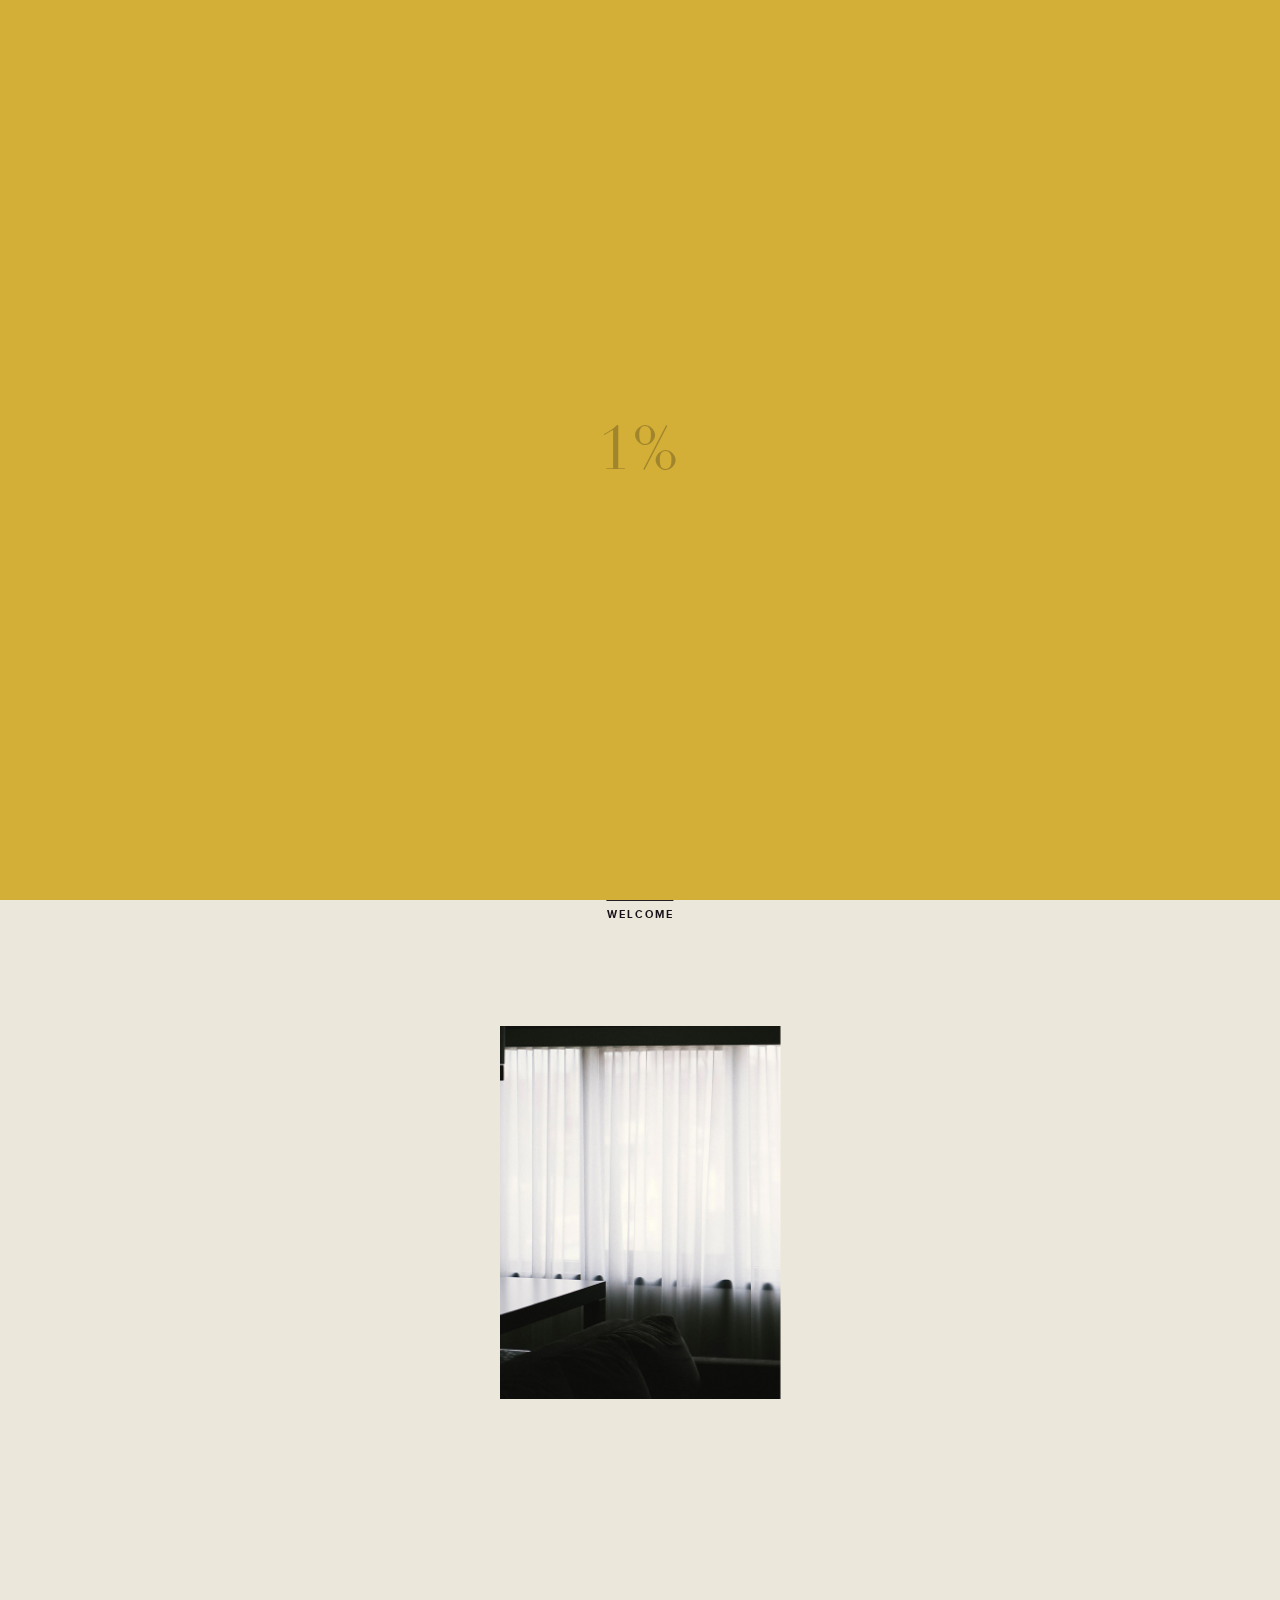
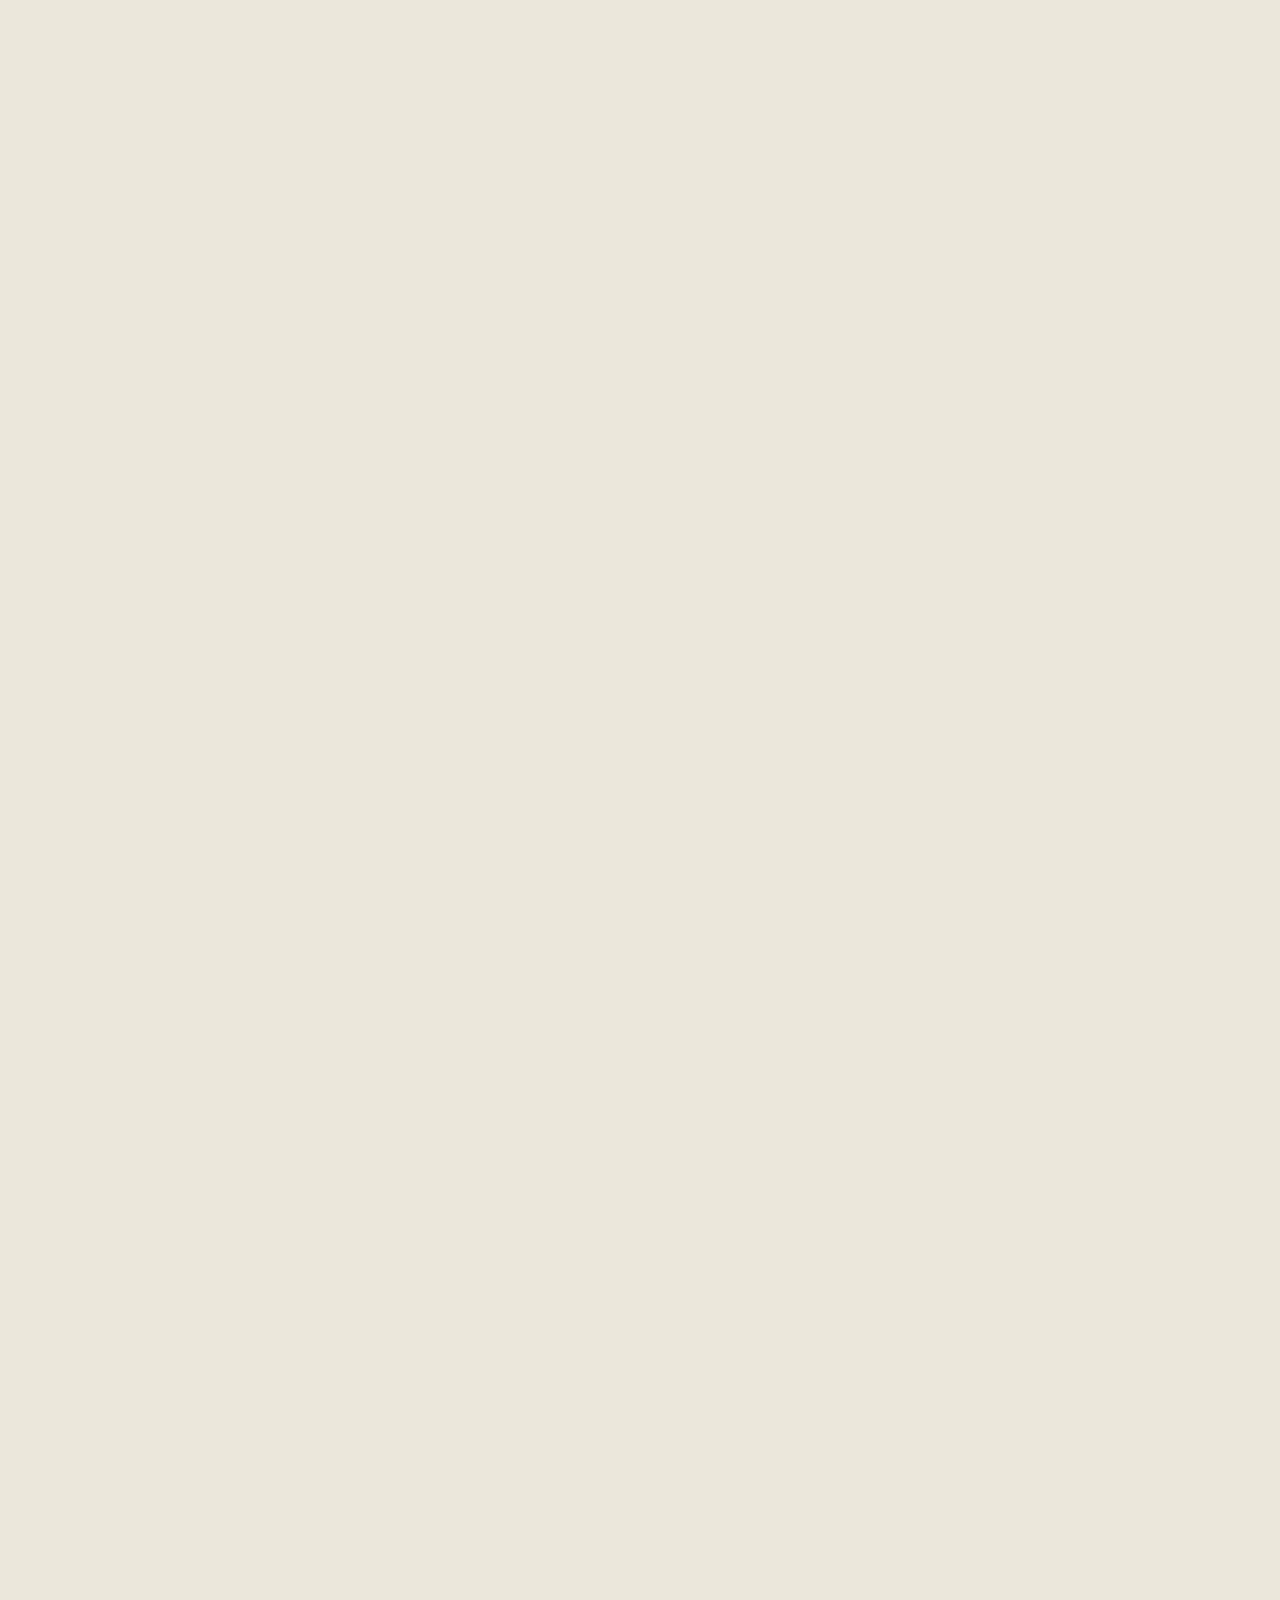
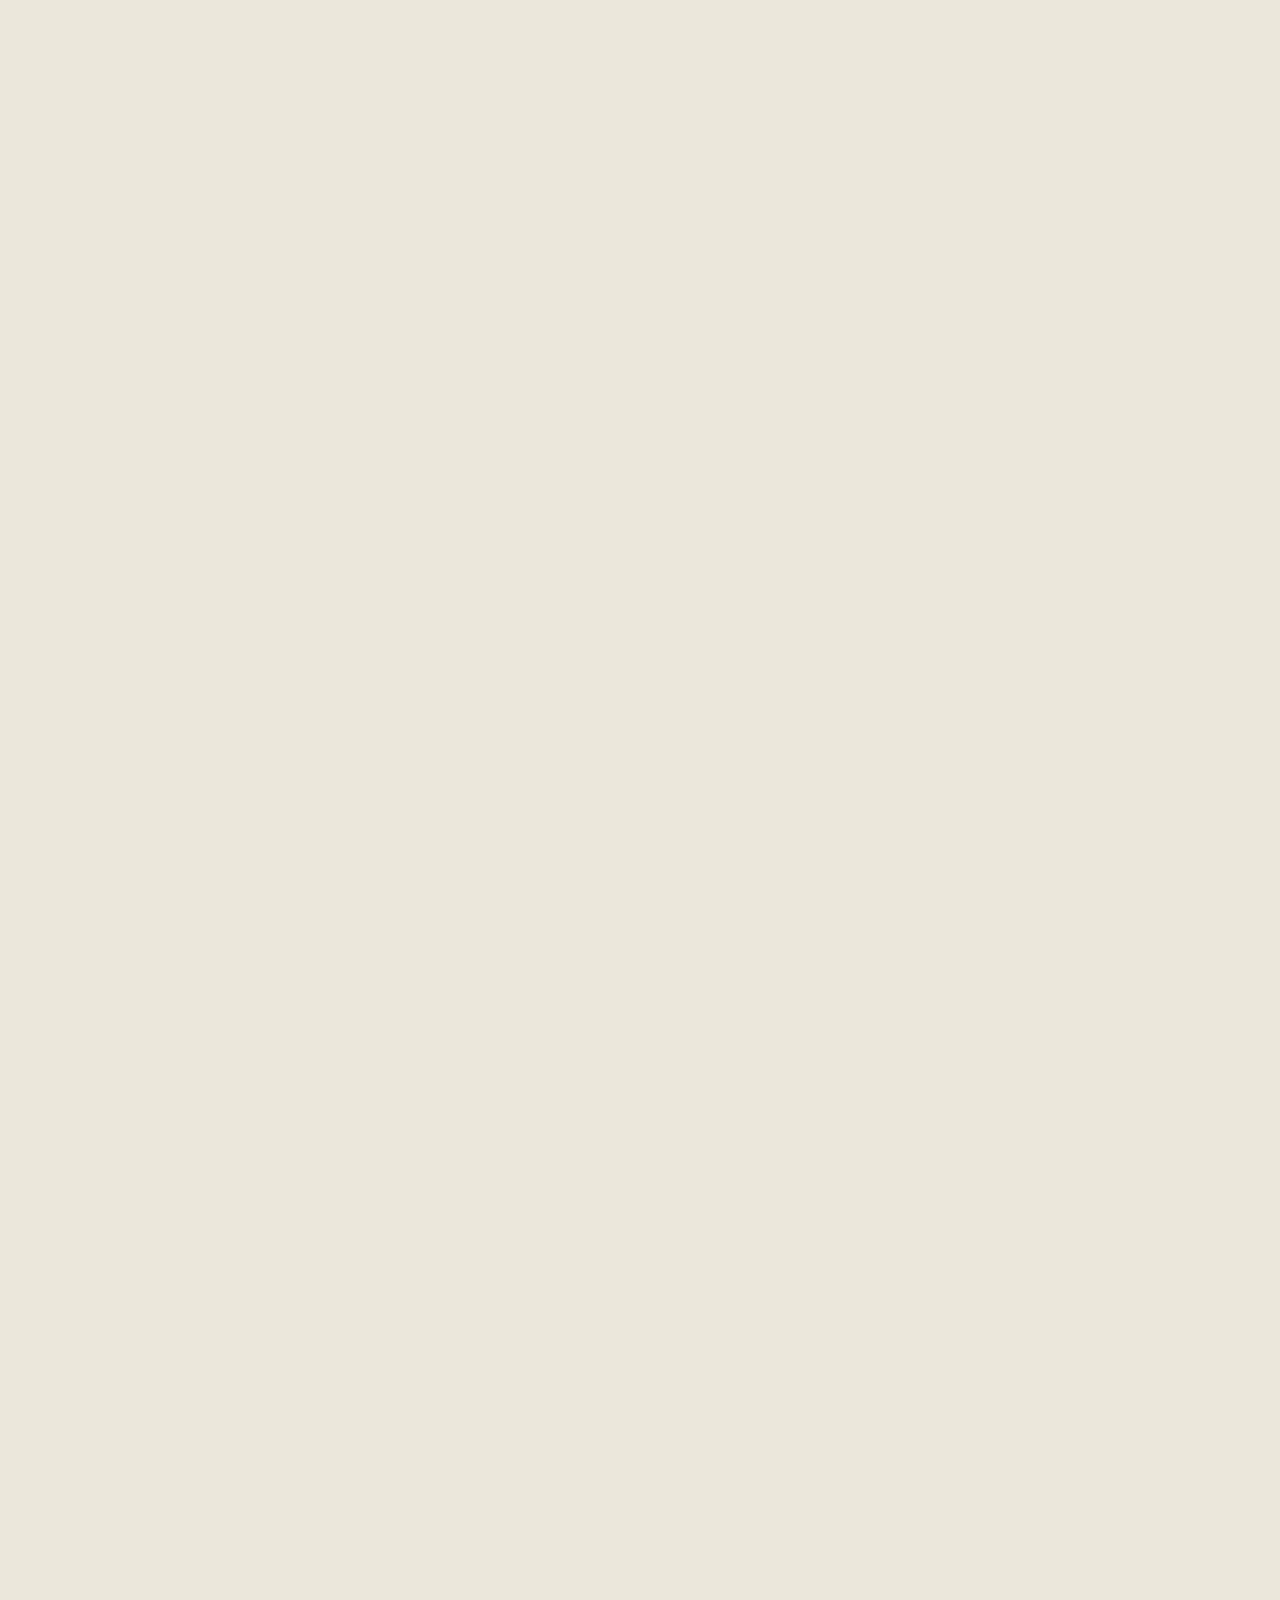
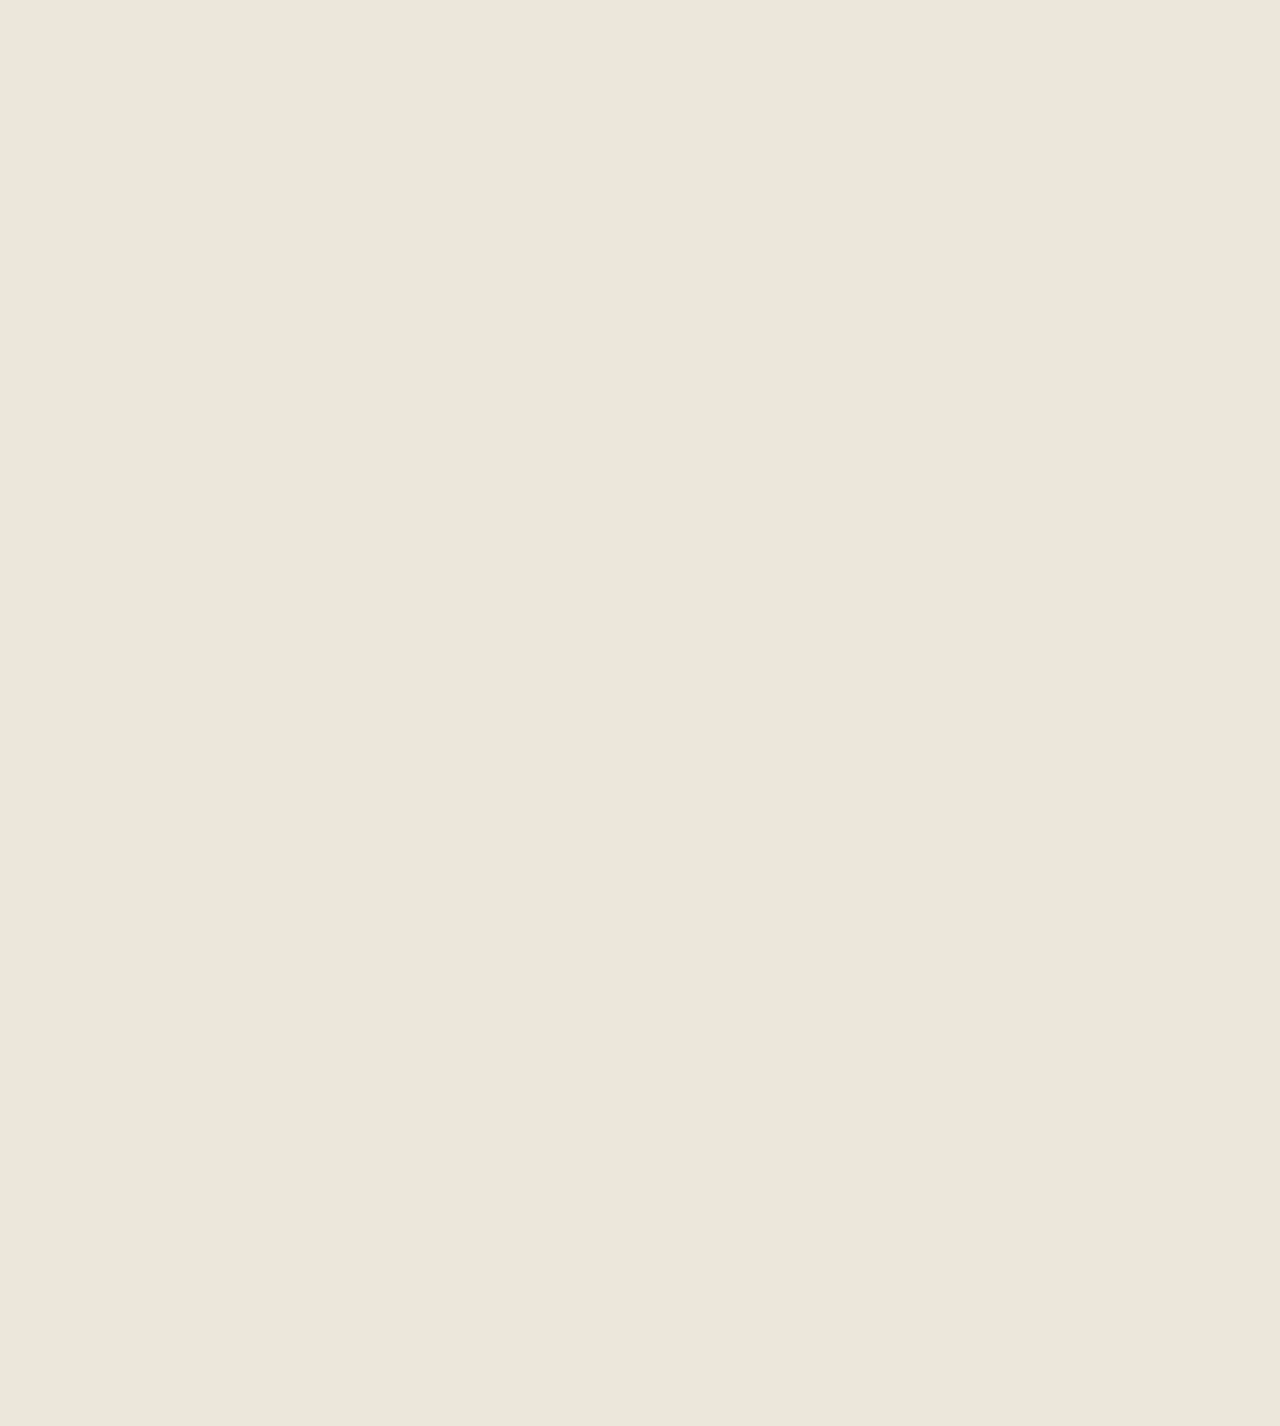
==== index.html @ 7d0e60a0 "contacts" ====
<!DOCTYPE html>
<html class="no-js" lang="en">
<meta http-equiv="content-type" content="text/html;charset=UTF-8" />
<!-- /Added by HTTrack -->

<head>
    <script async src="https://www.googletagmanager.com/gtag/js?id=G-VEKS86VF1T"></script>
    <script>
        window.dataLayer = window.dataLayer || [];

        function gtag() {
            dataLayer.push(arguments);
        }
        gtag('js', new Date());
        gtag('config', 'G-VEKS86VF1T');
    </script>
    <meta charset="utf-8">
    <meta http-equiv="X-UA-Compatible" content="IE=edge,chrome=1">
    <title>Genkey LTD</title>
    <meta name="description" content="Inspired by Collaboration. Driven by Passion. World-class Multi-disciplinary Creative Team Based in London & Berlin.">
    <meta name="viewport" content="width=device-width, height=device-height, initial-scale=1.0, user-scalable=0, minimum-scale=1.0, maximum-scale=1.0">
    <meta name="apple-mobile-web-app-title" content="This is Autumn" />
    <meta name="application-name" content="This is Autumn" />
    <meta name="msapplication-config" content="https://autumn.agency/ico/browserconfig.xml" />
    <meta name="theme-color" content="#d4af37" />
    <link rel="apple-touch-icon" sizes="180x180" href="ico/apple-touch-icon-180.png" />
    <link rel="manifest" href="ico/manifest.json" />
    <link rel="icon" type="image/png" href="ico/favicon-32.png" sizes="32x32" />
    <link rel="icon" type="image/png" href="ico/favicon-16.png" sizes="16x16" />
    <meta property="og:title" content="Inspired by Collaboration">
    <meta property="og:site_name" content="This is Autumn">
    <meta property="og:description" content="Inspired by Collaboration. Driven by Passion. World-class Multi-disciplinary Creative Team Based in London & Berlin.">
    <meta property="og:image" content="https://autumn.agency/ico/thumbnail-1.jpg">
    <meta property="og:url" content="https://autumn.agency">
    <meta name="twitter:title" content="This is Autumn">
    <meta name="twitter:description" content="Inspired by Collaboration. Driven by Passion. World-class Multi-disciplinary Creative Team Based in London & Berlin.">
    <meta name="twitter:image" content="https://autumn.agency/ico/thumbnail-2.jpg">
    <meta name="twitter:image:alt" content="This is Autumn">
    <meta name="twitter:card" content="summary_large_image">
    <link rel="stylesheet" type="text/css" href="wp-content/themes/assets/css/main.min.css" />
    <style>
        * {
            cursor: none !important;
        }
        
        .slick-slide,
        .slick-slide:focus {
            outline: none;
        }
        
        button::-moz-focus-inner {
            border: 0;
        }
    </style>
</head>

<body data-page="home" data-home="true" data-device="desktop" data-handheld="false">
    <div id="preloader">
        <div id="preloader-counter">
            <p><span id="progress">0</span>%</p>
        </div>
        <div class="ellipse">
            <div id="counter-bar"></div>
        </div>
    </div>
    <div id="wrapper" data-page="home" data-scroll="true">
        <div id="h-tr-1" class="trigger" data-bg="pink" data-trigger-class="reveal" data-trigger-elem="#intro-content" data-dark="false"></div>
        <div id="h-tr-2" class="trigger" data-bg="blue" data-trigger-class="reveal" data-trigger-elem="#showreel" data-dark="true"></div>
        <div id="h-tr-3" class="trigger" data-bg="beige" data-trigger-class="reveal" data-trigger-elem="#links" data-dark="false"></div>
        <div id="scroller-container">
            <div id="scroller">
                <div class="slide-content" data-bg="">
                    <div id="hero">
                        <div id="gen-circle">
                            <p class="tag overline">NAIROBI &bull; KENYA</p>
                        </div>
                        <div id="title-container">
                            <h1 id="title"> <span>G</span> <span>E</span> <span>N</span> <span>K</span> <span>E</span> <span>Y</span> </h1>
                        </div>
                    </div>
                </div>
                <div class="slide-content" data-bg="pink" data-trigger-class="reveal" data-trigger-elem="#intro-content">
                    <section id="intro">
                        <div id="intro-content" class="">
                            <div id="intro-img"></div>
                            <div id="tag-container">
                                <p class="tag overline">Welcome</p>
                            </div>
                            <div id="blurb-container">
                                <h3> <span>We are a design and innovation firm,</span> <span>that works with organizations to build forward-looking,</span> <span>accessible, and cost effective solutions.</span> </h3>
                            </div>
                        </div>
                    </section>
                </div>
                <div class="slide-content" data-bg="blue" data-trigger-class="reveal" data-trigger-elem="#showreel" data-dark="true">
                    <section id="showreel">
                        <div id="sr-img-container">
                            <div id="sr-img" style="background-image: url(wp-content/themes/assets/img/folio.jpg)"></div>
                        </div>
                        <div id="sr-caption">
                            <p>Watch the '19/20 Showreel of Featured Works by Autumn</p>
                        </div>
                        <div id="showreel-link" class="hc tt clickable">
                            <div class="play-icon">
                                <svg width="1792" height="1792" viewBox="0 0 1792 1792" xmlns="http://www.w3.org/2000/svg">
                                <path d="M1576 927l-1328 738q-23 13-39.5 3t-16.5-36v-1472q0-26 16.5-36t39.5 3l1328 738q23 13 23 31t-23 31z"/>
                            </svg>
                            </div>
                            <div class="circle-container">
                                <svg width="100%" height="100%" viewBox="0 0 100 100">
                                <circle r="45" cx="50%" cy="50%"/>
                            </svg>
                            </div>
                        </div>
                    </section>
                    <div id="sr-title">
                        <h4>
                            <span>F</span> <span>o</span> <span>l</span> <span>i</span> <span>o</span>
                            <div> <span>2</span> <span>0</span> <span>1</span> <span>9</span> <span>/</span> <span>2</span> <span>0</span> </div>
                        </h4>
                    </div>
                </div>
                <div id="explore" class="slide-content" data-bg="beige" data-trigger-class="reveal" data-trigger-elem="#links" data-dark="false">
                    <section id="links" class="">
                        <h4>Explore</h4>
                        <div id="strip">
                            <div id="strip-track"> <a href="services/index.html" class="page-link link-1 lt"><span>Services</span></a> <a href="archive/index.html" class="page-link link-3 lt"><span>Clients</span></a> <a href="contact/index.html" class="page-link link-2 lt"><span>Contact</span></a>                                </div>
                        </div>
                    </section>
                </div>
            </div>
        </div>
    </div>
    <section id="hide">
        <div id="wipe">
            <div id="wipe-logo">
                <svg id="logo-svg" xmlns="http://www.w3.org/2000/svg" viewBox="-10 -10 2020 2020">
            <path class="letter" d="M518.46,1374.27h114L982.43,446.41h31.11L1366,1374.27h115.34v18.14H1082.22v-18.14h143.85L1090,1014.41H789.32L653.24,1374.27H797.1v18.14H518.46Zm421.2-755.5L797.1,995.41l285.12.45Z" transform="translate(-0.5 -0.5)" stroke-width="0" />
            <path style="fill: none !important;" class="outline" d="M1000,1994.5C450.75,1994.5,5.5,1549.25,5.5,1000S450.75,5.5,1000,5.5s994.5,445.25,994.5,994.5" transform="translate(-0.5 -0.5)" stroke-miterlimit="100" stroke-width="24" />
        </svg>
            </div>
        </div>
        <div id="wipe-underlay"></div>
        <div id="frame">
            <a href="index.html" id="logo" class="page-link xxlh">
                <svg xmlns="http://www.w3.org/2000/svg" viewBox="-10 -10 2020 2020">
          <img id="logo-img"  alt="icon" src="./ico/apple-touch-icon-180.png"/>
        </svg>
            </a>
            <a href="#" id="menu-button" class="xxlh"><span></span></a>
            <div id="menu">
                <nav>
                    <ul>
                        <li><a href="index.html" class="page-link xlh lt" data-num="01.">Home</a></li>
                        <li><a href="services/index.html" class="page-link xlh lt" data-num="02.">Services</a></li>
                        <li><a href="archive/index.html" class="page-link xlh lt" data-num="04.">Clients</a></li>
                        <li><a href="contact/index.html" class="page-link xlh lt" data-num="03.">Contact</a></li>
                    </ul>
                </nav>
                <div class="watermark">
                    <svg xmlns="http://www.w3.org/2000/svg" viewBox="525 446 945 940">
                <path d="M518.46,1374.27h114L982.43,446.41h31.11L1366,1374.27h115.34v18.14H1082.22v-18.14h143.85L1090,1014.41H789.32L653.24,1374.27H797.1v18.14H518.46Zm421.2-755.5L797.1,995.41l285.12.45Z" transform="translate(-0.5 -0.5)" stroke-width="0" />
            </svg>
                </div>
            </div>
            <div id="menu-underlay"></div>
            <div id="social"> <a href="https://instagram.com/autumn.agency" target="_blank" class="xlh" title="Instagram">In</a> <a href="https://dribbble.com/autumn_agency" target="_blank" class="xlh" title="Dribbble">Dr</a> <a href="https://behance.net/autumn_agency"
                    target="_blank" class="xlh" title="Behance">Be</a> </div>
            <div id="flink"> <a href="contact/index.html" class="page-link xxlh lt">Contact <br>Us

</a> </div>
            <div id="scroll-indicator">
                <p class="xlh lt">Drag / Scroll</p>
            </div>
        </div>
        <div class="watermark">
            <svg xmlns="http://www.w3.org/2000/svg" viewBox="525 446 945 940">
        <path d="M518.46,1374.27h114L982.43,446.41h31.11L1366,1374.27h115.34v18.14H1082.22v-18.14h143.85L1090,1014.41H789.32L653.24,1374.27H797.1v18.14H518.46Zm421.2-755.5L797.1,995.41l285.12.45Z" transform="translate(-0.5 -0.5)" stroke-width="0" />
    </svg>
        </div>
    </section>
    <div id="bg"></div>
    <div id="sr-video-container">
        <div id="sr-video">
            <video id="showreel-video" disablePictureInPicture controlsList="nodownload" playsinline="" width="100%">
            <source src="wp-content/themes/assets/video/showreel.m4v" type="video/mp4">
        </video>
        </div>
        <a href="#" class="xlh lt" id="close-video">[ close ]</a>
    </div>
    <style>
        #update-browser {
            display: none;
        }
        
        @media all and (-ms-high-contrast: none),
        (-ms-high-contrast: active) {}
    </style>
    <div class="hidden" id="cursor-circle">
        <svg height="22" width="22">
        <rect x="1" y="1" rx="10" ry="10" width="20" height="20" />
    </svg>
    </div>
    <script src="wp-content/themes/assets/js/app.min.js"></script>
    </div>
    </div>
    <div class="watermark">
        <svg xmlns="http://www.w3.org/2000/svg" viewBox="525 446 945 940">
        <path d="M518.46,1374.27h114L982.43,446.41h31.11L1366,1374.27h115.34v18.14H1082.22v-18.14h143.85L1090,1014.41H789.32L653.24,1374.27H797.1v18.14H518.46Zm421.2-755.5L797.1,995.41l285.12.45Z" transform="translate(-0.5 -0.5)" stroke-width="0" />
    </svg>
    </div>
    <div id="bg"></div>
    <div id="sr-video-container">
        <div id="sr-video">
            <video id="showreel-video" disablePictureInPicture controlsList="nodownload" playsinline="" width="100%">
            <source src="wp-content/themes/assets/video/showreel.m4v" type="video/mp4">
        </video>
        </div>
        <a href="#" class="xlh lt" id="close-video">[ close ]</a>
    </div>
    <style>
        #update-browser {
            display: none;
        }
        
        @media all and (-ms-high-contrast: none),
        (-ms-high-contrast: active) {}
    </style>
    <div class="hidden" id="cursor-circle">
        <svg height="22" width="22">
        <rect x="1" y="1" rx="10" ry="10" width="20" height="20" />
    </svg>
    </div>
    <script src="wp-content/themes/assets/js/app.min.js"></script>
---- wp-content/themes/assets/css/main.min.css ----
body {
    margin: 0
}

main {
    display: block
}

h1 {
    font-size: 2em;
    margin: .67em 0
}

hr {
    box-sizing: content-box;
    height: 0;
    overflow: visible
}

pre {
    font-family: monospace, monospace;
    font-size: 1em
}

a {
    background-color: transparent
}

abbr[title] {
    border-bottom: none;
    text-decoration: underline;
    text-decoration: underline dotted
}

b,
strong {
    font-weight: bolder
}

code,
kbd,
samp {
    font-family: monospace, monospace;
    font-size: 1em
}

small {
    font-size: 80%
}

sub,
sup {
    font-size: 75%;
    line-height: 0;
    position: relative;
    vertical-align: baseline
}

sub {
    bottom: -.25em
}

sup {
    top: -.5em
}

img {
    border-style: none
}

button,
input,
optgroup,
select,
textarea {
    font-family: inherit;
    font-size: 100%;
    line-height: 1.15;
    margin: 0
}

button,
input {
    overflow: visible
}

button,
select {
    text-transform: none
}

[type=button],
[type=reset],
[type=submit],
button {
    -webkit-appearance: button
}

[type=button]::-moz-focus-inner,
[type=reset]::-moz-focus-inner,
[type=submit]::-moz-focus-inner,
button::-moz-focus-inner {
    border-style: none;
    padding: 0
}

[type=button]:-moz-focusring,
[type=reset]:-moz-focusring,
[type=submit]:-moz-focusring,
button:-moz-focusring {
    outline: 1px dotted ButtonText
}

fieldset {
    padding: .35em .75em .625em
}

legend {
    box-sizing: border-box;
    color: inherit;
    display: table;
    max-width: 100%;
    padding: 0;
    white-space: normal
}

progress {
    vertical-align: baseline
}

textarea {
    overflow: auto
}

[type=checkbox],
[type=radio] {
    box-sizing: border-box;
    padding: 0
}

[type=number]::-webkit-inner-spin-button,
[type=number]::-webkit-outer-spin-button {
    height: auto
}

[type=search] {
    -webkit-appearance: textfield;
    outline-offset: -2px
}

[type=search]::-webkit-search-decoration {
    -webkit-appearance: none
}

::-webkit-file-upload-button {
    -webkit-appearance: button;
    font: inherit
}

details {
    display: block
}

summary {
    display: list-item
}

template {
    display: none
}

[hidden] {
    display: none
}

html,
body,
div,
span,
applet,
object,
iframe,
h1,
h2,
h3,
h4,
h5,
h6,
p,
blockquote,
pre,
a,
abbr,
acronym,
address,
big,
cite,
code,
del,
dfn,
em,
img,
ins,
kbd,
q,
s,
samp,
small,
strike,
strong,
sub,
sup,
tt,
var,
b,
u,
i,
center,
dl,
dt,
dd,
ol,
ul,
li,
fieldset,
form,
label,
legend,
table,
caption,
tbody,
tfoot,
thead,
tr,
th,
td,
article,
aside,
canvas,
details,
embed,
figure,
figcaption,
footer,
header,
hgroup,
menu,
nav,
output,
ruby,
section,
summary,
time,
mark,
audio,
video {
    margin: 0;
    padding: 0;
    border: 0;
    font-size: 100%;
    font: inherit;
    vertical-align: baseline
}

article,
aside,
details,
figcaption,
figure,
footer,
header,
hgroup,
menu,
nav,
section {
    display: block
}

body {
    line-height: 1
}

ol,
ul {
    list-style: none
}

blockquote,
q {
    quotes: none
}

blockquote:before,
blockquote:after,
q:before,
q:after {
    content: '';
    content: none
}

table {
    border-collapse: collapse;
    border-spacing: 0
}

*,
*:after,
*:before {
    -webkit-box-sizing: border-box;
    -moz-box-sizing: border-box;
    box-sizing: border-box
}

textarea,
input,
button,
img,
select,
a:link,
a:visited,
a:hover,
a:active,
a:focus,
a:focus-within,
area {
    outline: none !important;
    border: none;
    -webkit-tap-highlight-color: transparent
}

audio,
canvas,
iframe,
img,
svg,
video {
    vertical-align: middle
}

html,
body {
    margin: 0;
    padding: 0
}

body {
    height: 100vh;
    -webkit-touch-callout: none;
    -webkit-user-select: none;
    -khtml-user-select: none;
    -moz-user-select: none;
    -ms-user-select: none;
    user-select: none
}

.c1 {
    background-color: #ece7db
}

.c2 {
    background-color: #d9cac1
}

.c3 {
    background-color: #000000
}

#bg {
    display: block;
    position: fixed;
    top: 0;
    left: 0;
    height: 100vh;
    width: 100vw;
    z-index: 0;
    transition: background .6s 0s ease;
    will-change: background-color
}

#bg[data-color="beige"] {
    background-color: #ece7db
}

#bg[data-color="pink"] {
    background-color: #d9cac1
}

#bg[data-color="blue"] {
    background-color: #000000
}

#bg[data-color="red"] {
    background-color: #d4af37
}

body {
    background-color: #ece7db
}

body[data-page="services"] {
    background-color: #d9cac1
}

body[data-handheld="true"] #bg {
    transition: background 1s 0.25s ease
}

html::-webkit-scrollbar,
body::-webkit-scrollbar {
    display: none
}

html,
body {
    -ms-overflow-style: none;
    scrollbar-width: none
}

body.resizing,
body.resizing * {
    transition: all 0s 0s !important
}

body:not(.loaded) {
    overflow: hidden
}

body[data-device="desktop"] {
    min-width: 300px !important;
    min-height: 600px !important
}

#frame {
    display: block;
    position: fixed;
    top: 0;
    left: 0;
    height: 100%;
    width: 100%;
    min-width: 300px !important;
    min-height: 600px !important;
    z-index: 11;
    pointer-events: none
}

#wrapper {
    display: block;
    position: fixed;
    width: 100%;
    min-height: 100vh;
    top: 0;
    left: 0;
    will-change: scroll-position;
    z-index: 2
}

body[data-device="desktop"] #wrapper {
    margin-top: 0%;
    transition: margin 1.5s 0s ease
}

body[data-device="desktop"].nav-opening #wrapper,
body[data-device="desktop"].nav-open #wrapper {
    margin-top: 5%
}

body[data-device="desktop"].nav-closing #wrapper {
    transition-delay: .1s !important;
    margin-top: 0% !important
}

body[data-handheld="true"] #frame {
    min-width: auto !important;
    min-height: auto !important
}

body[data-handheld="true"] html {
    height: 100vh;
    overflow: hidden
}

body {
    -webkit-touch-callout: none;
    -webkit-user-select: none;
    -khtml-user-select: none;
    -moz-user-select: none;
    -ms-user-select: none;
    user-select: none;
    display: block;
    position: absolute;
    height: 100%;
    width: 100%
}

body[data-handheld="true"] #scroller-container {
    display: block;
    position: absolute;
    height: 100vh;
    width: 100%;
    top: 50%;
    transform: translateY(-50%);
    left: 0;
    overflow: hidden
}

body[data-handheld="true"] #scroller-container #scroller div.slide-content {
    height: 100vh
}

body[data-handheld="true"] #scroller-container #scroller {
    display: block;
    position: absolute;
    height: 100vh;
    width: 100%;
    top: 0;
    left: 0
}

body[data-handheld="true"] #scroller-container #scroller div.slick-slide {
    display: block;
    position: relative;
    overflow: hidden
}

body[data-handheld="true"] .slick-slider {
    -webkit-user-select: none !important;
    -moz-user-select: none !important;
    -ms-user-select: none !important;
    user-select: none !important;
    -webkit-touch-callout: none !important;
    -khtml-user-select: none !important;
    -ms-touch-action: pan-y !important;
    touch-action: pan-y !important;
    -webkit-tap-highlight-color: transparent !important
}

.trigger {
    position: fixed;
    left: 0
}

.trigger.mark {
    height: 2px;
    width: 100px;
    background: #0f0
}

#h-tr-1 {
    top: 133vh
}

#h-tr-2 {
    top: 220vh
}

#h-tr-3 {
    top: 300vh
}

#w-tr-1 {
    top: 125vh
}

#w-tr-2 {
    top: 255vh
}

@font-face {
    font-family: 'Didot';
    src: url("../fonts/Didot.woff2") format("woff2"), url("../fonts/Didot.woff") format("woff"), url("../fonts/didot.ttf") format("truetype");
    font-weight: normal;
    font-style: normal;
    font-display: swap
}

@font-face {
    font-family: 'Proxima Nova';
    src: url("../fonts/ProximaNova-Light.woff2") format("woff2"), url("../fonts/ProximaNova-Light.woff") format("woff"), url("../fonts/ProximaNova-Light.ttf") format("truetype");
    font-weight: 300;
    font-style: normal;
    font-display: swap
}

@font-face {
    font-family: 'Proxima Nova';
    src: url("../fonts/ProximaNova-Semibold.woff2") format("woff2"), url("../fonts/ProximaNova-Semibold.woff") format("woff"), url("../fonts/ProximaNova-Semibold.html") format("ttf");
    font-weight: 600;
    font-style: normal;
    font-display: swap
}

@font-face {
    font-family: 'Proxima Nova';
    src: url("../fonts/ProximaNova-Bold.woff2") format("woff2"), url("../fonts/ProximaNova-Bold.woff") format("woff"), url("../fonts/ProximaNova-Bold.ttf") format("truetype");
    font-weight: bold;
    font-style: normal;
    font-display: swap
}

body,
p,
a,
span,
li,
label {
    font-family: "Proxima Nova", sans-serif
}

p.tag {
    display: inline-block;
    position: relative;
    margin: 0;
    padding: 0;
    font-size: 11px;
    font-weight: bold;
    letter-spacing: 2px;
    text-transform: uppercase;
    color: #171219;
    line-height: 10px
}

p.tag.overline {
    padding-top: 9px;
    border-top: 1px solid #171219
}

p.tag.underline {
    padding-bottom: 9px;
    border-bottom: 1px solid #171219
}

p:not(.tag) {
    opacity: 0.65
}

#preloader {
    display: block;
    position: absolute;
    top: 0;
    left: 0;
    height: 100%;
    width: 100%;
    z-index: 999999;
    background-color: #d4af37;
    min-width: 300px !important;
    min-height: 600px !important
}

#preloader #preloader-counter {
    display: block;
    position: absolute;
    top: 50%;
    left: 50%;
    transform: translate(-50%, -30%);
    max-height: 0;
    height: auto;
    width: auto;
    padding: 25px;
    transition: all 1s 0s ease;
    opacity: 0;
    overflow: hidden;
    z-index: 5
}

#preloader #preloader-counter p {
    display: block;
    position: relative;
    margin: 0;
    padding: 0;
    color: #0c0c0c;
    font-size: 80px;
    letter-spacing: 2px;
    text-align: right;
    opacity: .25;
    font-family: "Didot", serif;
    z-index: 5
}

@media screen and (max-width: 1400px) {
    #preloader #preloader-counter p {
        font-size: 60px
    }
}

@media screen and (max-width: 769px) {
    #preloader #preloader-counter p {
        font-size: 40px
    }
}

#preloader #preloader-counter p span {
    font-family: "Didot", serif
}

#preloader #counter-bar {
    display: block;
    position: absolute;
    bottom: 0;
    left: 0;
    height: 0%;
    width: 100%;
    background-color: #d4af37;
    opacity: 1
}

#preloader .ellipse {
    background: none;
    overflow: hidden
}

#preloader .ellipse:before {
    content: "";
    display: block;
    position: absolute;
    height: 100%;
    width: 100%;
    z-index: 2
}

frame #preloader.hide {
    transition: all .8s 1s ease;
    opacity: 0
}

#preloader.hide #preloader-counter {
    transition: all 1s 0s ease;
    opacity: 0 !important
}

body.start #preloader-counter {
    transform: translate(-50%, -50%) !important;
    opacity: 1 !important;
    max-height: 200px !important
}

body[data-handheld="true"] #preloader {
    min-width: 100vw !important;
    min-height: auto !important
}

body[data-handheld="true"] #preloader #preloader-counter p {
    font-size: 8vw
}

@media screen and (max-width: 641px) {
    body[data-handheld="true"] #preloader #preloader-counter p {
        font-size: 12vw
    }
}

@media screen and (max-width: 420px) {
    body[data-handheld="true"] #preloader #preloader-counter p {
        font-size: 10vw
    }
}

#wipe {
    display: block;
    position: fixed;
    top: 0;
    left: 0;
    height: 100vh;
    width: 100vw;
    transform: translateY(0%);
    transition: transform 0.7s 0s cubic-bezier(0.87, 0.2, 0.17, 0.82);
    will-change: transform;
    background: #d4af37;
    z-index: 101;
    overflow: hidden
}

#wipe #wipe-logo {
    display: block;
    position: relative;
    top: 0;
    left: 0;
    transform: translateY(0%);
    height: 100%;
    width: 100vw;
    transition: transform 0.7s 0s cubic-bezier(0.87, 0.2, 0.17, 0.82), opacity 0.5s 0s ease;
    opacity: 0.2
}

#wipe #wipe-logo svg {
    position: absolute;
    top: 50%;
    left: 50%;
    transform: translate(-50%, -50%);
    height: 5vw;
    width: 5vw;
    min-height: 200px;
    min-width: 200px
}

#logo-img {
    height: 80px;
    width: 80px;
    top: 10%;
}

@media screen and (max-width: 769px) {
    #wipe #wipe-logo svg {
        min-height: 150px;
        min-width: 150px
    }
}

@media screen and (max-width: 500px) {
    #logo-img {
        display: none;
    }
}

#wipe #wipe-logo svg path.letter {
    fill: #d4af37
}

#wipe #wipe-logo svg path.outline {
    fill: none;
    stroke: #d4af37
}

#wipe-underlay {
    display: block;
    position: fixed;
    top: 0;
    left: 0;
    height: 100vh;
    width: 100vw;
    transform: translateY(0%);
    transition: transform 0.5s 0s cubic-bezier(0.87, 0.2, 0.17, 0.82);
    will-change: transform;
    background: #d4af37;
    z-index: 100
}

#wipe.hide,
#wipe.hide~#wipe-underlay {
    transform: translateY(-100%)
}

#wipe.hide~#wipe-underlay {
    transition: transform 0.95s 0s cubic-bezier(0.87, 0.2, 0.17, 0.82)
}

#wipe.hide #wipe-logo {
    transform: translateY(100%);
    opacity: 0
}

body[data-mobile="true"] #wipe #wipe-logo {
    top: -30px !important
}

.watermark {
    display: block;
    position: fixed;
    height: 100vh;
    width: 100vh;
    top: 0;
    left: 10vw;
    transform: translateX(-50%);
    z-index: 1
}

.watermark svg {
    position: absolute;
    height: 100% !important;
    width: auto;
    fill: rgba(185, 185, 185, 0.1)
}

body[data-handheld="true"] .watermark {
    height: 66vh;
    width: 70vh;
    top: 48vh;
    left: 0
}

body[data-device="desktop"] html,
body[data-device="desktop"] body,
body[data-device="desktop"] body *,
body[data-device="desktop"] :link,
body[data-device="desktop"] :visited,
body[data-device="desktop"] :hover,
body[data-device="desktop"] :active,
body[data-device="desktop"] :focus,
body[data-device="desktop"] :focus-within,
body[data-device="desktop"] body a,
body[data-device="desktop"] a:link,
body[data-device="desktop"] a:visited,
body[data-device="desktop"] a:hover,
body[data-device="desktop"] a:active,
body[data-device="desktop"] a:focus,
body[data-device="desktop"] a:focus-within {
    cursor: none !important
}

#cursor-circle {
    display: block;
    position: fixed;
    height: 20px;
    width: 20px;
    border-radius: 10px;
    z-index: 999;
    pointer-events: none;
    transition: transform .25s 0s ease, opacity .3s 0s ease;
    transform: scale(1.25);
    opacity: 0.35
}

#cursor-circle svg {
    transition: height .5s 0s ease
}

#cursor-circle svg rect {
    transition: fill .4s 0s ease, opacity .3s 0s ease, height .5s 0s ease;
    fill: #ffffff
}

#cursor-circle.out {
    opacity: 0 !important
}

#cursor-circle.hidden svg rect {
    opacity: 0 !important
}

#cursor-circle:before {
    content: "Play";
    display: block;
    position: absolute;
    opacity: 1;
    height: auto;
    width: auto;
    transition: all .5s 0s ease;
    opacity: 0;
    top: 50%;
    left: 50%;
    transform: translate(-50%, -50%) scale(0);
    font-family: "Didot", serif;
    color: #000000
}

#cursor-circle.tooltip:before {
    opacity: 1;
    transform: translate(-50%, -50%) scale(1)
}

#cursor-circle.tooltip svg {
    opacity: 0
}

#cursor-circle.hover {
    transform: scale(2.75);
    opacity: 0.1
}

#cursor-circle.hover.tooltip {
    opacity: 0.3
}

#cursor-circle.hover.xl {
    transform: scale(4.5)
}

#cursor-circle.hover.xxl {
    transform: scale(6.5)
}

#cursor-circle.hover.lt {
    opacity: 0 0.8
}

body.nav-opening #cursor-circle svg rect,
body.nav-open #cursor-circle svg rect,
body[data-dark="true"] #cursor-circle svg rect {
    fill: #ffffff
}

#cursor-circle.dragging {
    opacity: 0.38;
    height: 50px;
    transition: height .3s 0s ease, transform .2s 0s ease;
    transform: translateY(-15px) scale(1.25)
}

#cursor-circle.dragging svg {
    height: 50px
}

#cursor-circle.dragging svg rect {
    height: 48px
}

body[data-handheld="true"] #cursor-circle {
    display: none !important
}

#scroll-indicator {
    display: inline-block;
    position: absolute;
    bottom: 73px;
    left: 50%;
    transform: translate(-50%, 0%);
    transition: opacity .75s 2s ease;
    opacity: 0;
    z-index: 5
}

#scroll-indicator p {
    display: inline-block;
    position: relative;
    margin: 0;
    padding: 0;
    font-size: 11px;
    line-height: 11px;
    text-decoration: none;
    text-transform: uppercase;
    font-weight: bold;
    color: #171219
}

body.loaded #scroll-indicator,
body.loaded #scroll-indicator p {
    opacity: 1
}

body.loaded #scroll-indicator.hide {
    transition: all .6s 0s ease;
    opacity: 0
}

body[data-handheld="true"] #scroll-indicator {
    display: none
}

#menu {
    display: block;
    position: absolute;
    top: 0;
    left: 0;
    height: 100%;
    width: 100%;
    transform: translateY(-100%);
    transition: transform 1.25s 0s cubic-bezier(0.69, 0.26, 0.27, 0.96);
    will-change: transform;
    overflow: hidden;
    z-index: 98
}

#menu:before {
    content: "";
    display: block;
    position: fixed;
    top: 0;
    left: 0;
    height: 100%;
    width: 100%;
    background-image: url(../img/office.jpg);
    background-position: center center;
    background-repeat: no-repeat;
    background-size: cover;
    transform: translateY(100%);
    transition: transform 1.25s 0s cubic-bezier(0.69, 0.26, 0.27, 0.96)
}

#menu .watermark {
    position: absolute !important;
    opacity: 0.5;
    transform: translate(-50%, 100%);
    transition: transform 1.25s 0s cubic-bezier(0.69, 0.26, 0.27, 0.96)
}

#menu-underlay {
    display: block;
    position: absolute;
    top: 0;
    left: 0;
    height: 100%;
    width: 100%;
    transition: transform 0.95s 0.35s cubic-bezier(0.87, 0.2, 0.17, 0.82);
    transform: translateY(-100%);
    will-change: transform;
    background: #d4af37;
    z-index: 97
}

a#menu-button {
    display: block;
    position: absolute;
    top: 61px;
    right: 75px;
    height: 50px;
    width: 50px;
    z-index: 99;
    transition: transform .4s .05s cubic-bezier(0.19, 0.47, 0.54, 0.87), opacity .4s .05s linear;
    transform: translateX(20px);
    opacity: 0;
    will-change: transform;
    pointer-events: all
}

a#menu-button span {
    display: block;
    position: absolute;
    height: 2px;
    width: 30px;
    background: #171219;
    top: calc(50% - 1px);
    right: 0;
    transition: background .4s 0s ease, right .3s 0s ease
}

a#menu-button span:before,
a#menu-button span:after {
    content: "";
    display: block;
    position: absolute;
    height: 2px;
    width: 30px;
    background: #171219;
    top: calc(50% - 1px);
    right: 0;
    transition: width .2s 0s ease, transform .8s 0s ease, background 1s 0s ease
}

a#menu-button span:before {
    top: -10px;
    width: 45px
}

a#menu-button span:after {
    top: 10px;
    width: 20px
}

a#menu-button.reveal span {
    background: rgba(255, 255, 255, 0)
}

a#menu-button.reveal span:before,
a#menu-button.reveal span:after {
    background: #d4af37
}

a#menu-button.reveal span:before {
    transform: rotate(45deg) translate(6px, 10px);
    width: 35px
}

a#menu-button.reveal span:after {
    transform: rotate(-45deg) translate(3px, -8px);
    width: 35px
}

body.loaded a#menu-button {
    transform: translateY(0px);
    opacity: 1
}

a#menu-button.reveal~#menu,
a#menu-button.reveal~#menu~#menu-underlay,
a#menu-button.reveal~#menu:before {
    transform: translateY(0%)
}

a#menu-button.reveal~#menu .watermark {
    transform: translate(-50%, 0%)
}

a#menu-button.reveal~#menu~#menu-underlay {
    transition: transform 0.7s 0s cubic-bezier(0.87, 0.2, 0.17, 0.82)
}

nav {
    display: block;
    position: absolute;
    height: 100%;
    width: 100%;
    z-index: 2;
    transition: all .2s 0s ease;
    opacity: 0
}

nav ul {
    display: block;
    position: absolute;
    margin: 0;
    padding: 0;
    top: 50%;
    right: 4%;
    list-style-type: none;
    transform: translate(-50%, -50%);
    transition: all .9s 0s ease;
    opacity: 0
}

nav ul li {
    display: block;
    position: relative;
    text-align: right;
    transition: all .75s 0s ease
}

nav ul li a {
    display: inline-block;
    position: relative;
    margin: 10px 0;
    padding: 0;
    font-size: 95px;
    line-height: 105px;
    font-family: "Didot", serif;
    color: #d4af37;
    text-decoration: none;
    transition: all 0.65s 0s cubic-bezier(0.14, 0.53, 0.43, 0.97);
    transform: translateY(-30%);
    opacity: 0;
    pointer-events: all
}

@media screen and (max-width: 1400px),
(max-height: 800px) {
    nav ul li a {
        font-size: 65px;
        line-height: 65px
    }
}

@media screen and (max-width: 500px) {
    a#menu-button {
        display: block;
        position: absolute;
        top: 20px;
        left: 80%;
        height: 50px;
        width: 50px;
        z-index: 99;
    }
    nav ul {
        display: block;
        position: absolute;
        margin: 0;
        padding: 0;
        top: 50%;
        left: 50%;
    }
    nav ul li a {
        display: inline-block;
        position: relative;
        margin: 10px 0;
        padding: 0;
        font-size: 35px;
        line-height: 45px;
    }
}

nav ul li a:before {
    content: "";
    display: block;
    position: absolute;
    height: 25px;
    width: 1px;
    bottom: 19px;
    left: -20px;
    transform: rotate(-45deg);
    background: #d4af37
}

nav ul li a:after {
    content: attr(data-num);
    display: block;
    position: absolute;
    font-size: 13px;
    bottom: 19px;
    line-height: 15px;
    left: -42px
}

nav ul li:nth-child(1) a {
    transition-delay: 0s
}

nav ul li:nth-child(2) a {
    transition-delay: .1s
}

nav ul li:nth-child(3) a {
    transition-delay: .2s
}

nav ul li:nth-child(4) a {
    transition-delay: .3s
}

body[data-device="desktop"] nav ul:hover li:not(:hover) {
    opacity: .2
}

body[data-device="desktop"] nav ul li:hover {
    transform: translateX(-1vw)
}

body.nav-open nav {
    opacity: 1
}

body.nav-open nav ul {
    opacity: 1
}

body.nav-open nav ul li a {
    transform: translateY(0%);
    opacity: 1
}

body.nav-closing nav {
    opacity: 0
}

body.nav-closing a#menu-button span,
body.nav-closing a#menu-button span:before,
body.nav-closing a#menu-button span:after {
    transition-delay: 1s !important
}

body[data-home="true"] a#menu-button {
    transition: transform .4s .85s cubic-bezier(0.19, 0.47, 0.54, 0.87), opacity .4s .85s linear !important
}

body[data-dark="true"]:not(.nav-open):not(.nav-opening) a#menu-button span {
    transition: background 1s 0s ease, right .3s 0s ease;
    background: #d4af37
}

body[data-dark="true"]:not(.nav-open):not(.nav-opening) a#menu-button span:before,
body[data-dark="true"]:not(.nav-open):not(.nav-opening) a#menu-button span:after {
    background: #d4af37
}

body[data-handheld="true"] #menu .watermark {
    display: none !important
}

body[data-handheld="true"] a#menu-button {
    top: 0;
    right: 0
}

@media screen and (min-width: 900px) {
    body[data-handheld="true"] a#menu-button {
        margin: 75px 75px 0 0 !important
    }
}

body[data-handheld="true"] nav ul {
    right: 12.5vw;
    transform: translate(0%, -50%)
}

body[data-device="mobile"] a#menu-button {
    margin: 10vw 10vw 0 0
}

body[data-device="mobile"] nav ul li a {
    font-size: 45px;
    line-height: 45px
}

body[data-device="mobile"] nav ul li a:before {
    bottom: 4px
}

body[data-device="mobile"] nav ul li a:after {
    bottom: 5px
}

body[data-device="tablet"] a#menu-button {
    margin: 7.5vw 7.5vw 0 0
}

a#logo {
    display: block;
    position: fixed;
    top: 75px;
    left: 75px;
    height: 50px;
    width: 50px;
    z-index: 99;
    transition: transform .4s .05s cubic-bezier(0.19, 0.47, 0.54, 0.87), opacity .4s .05s linear;
    transform: translateX(-20px);
    opacity: 0;
    pointer-events: all
}

a#logo svg path.letter {
    transition: fill 1s 0s ease
}

a#logo svg path.outline {
    transition: stroke 1s 0s ease;
    fill: none;
    stroke: #171219
}

body.loaded a#logo {
    transform: translateY(0px);
    opacity: 1
}

body.nav-opening a#logo svg path.letter,
body.nav-open:not(.nav-closing) a#logo svg path.letter,
body[data-dark="true"] a#logo svg path.letter {
    fill: #d4af37
}

body.nav-opening a#logo svg path.outline,
body.nav-open:not(.nav-closing) a#logo svg path.outline,
body[data-dark="true"] a#logo svg path.outline {
    stroke: #d4af37
}

body.nav-closing a#logo svg path.letter {
    transition-delay: 1s !important
}

body.nav-closing a#logo svg path.outline {
    transition-delay: 1s !important
}

body[data-home="true"] a#logo {
    transition: transform .4s .85s cubic-bezier(0.19, 0.47, 0.54, 0.87), opacity .4s .85s linear !important
}

body[data-handheld="true"] a#logo {
    top: 0;
    left: 0
}

@media screen and (min-width: 900px) {
    body[data-handheld="true"] a#logo {
        margin: 75px 0 0 75px !important
    }
}

body[data-device="mobile"] a#logo {
    margin: 10vw 0 0 10vw
}

body[data-device="tablet"] a#logo {
    margin: 7.5vw 0 0 7.5vw
}

#social {
    display: block;
    position: absolute;
    bottom: 50px;
    right: 53px;
    height: auto;
    width: auto;
    z-index: 99;
    transition: transform .4s .05s cubic-bezier(0.19, 0.47, 0.54, 0.87), opacity .4s .05s linear;
    transform: translateX(20px);
    opacity: 0;
    will-change: transform
}

#social a {
    display: inline-block;
    position: relative;
    margin: 0 12px;
    padding: 10px;
    font-family: "Proxima Nova", sans-serif;
    font-size: 13px;
    line-height: 13px;
    font-weight: 600;
    text-decoration: none;
    color: #171219;
    transition: color 1s 0s ease;
    pointer-events: all
}

body.loaded #social {
    transform: translateY(0px);
    opacity: 1
}

body.nav-opening #social a,
body.nav-open:not(.nav-closing) #social a,
body[data-dark="true"] #social a {
    color: #d4af37 !important
}

body[data-home="true"] #social {
    transition: transform .4s .85s cubic-bezier(0.19, 0.47, 0.54, 0.87), opacity .4s .85s linear !important
}

body[data-handheld="true"] #social {
    bottom: -14px;
    right: -16px
}

@media screen and (min-width: 900px) {
    body[data-handheld="true"] #social {
        margin: 0 75px 75px 0 !important
    }
}

@media (max-width: 500px) {
    #social {
        bottom: 20px;
        right: 25%;
    }
}

body[data-handheld="true"] #social a {
    margin: 0 6px
}

body[data-device="mobile"] #social {
    margin: 0 10vw 10vw 0
}

body[data-device="tablet"] #social {
    margin: 0 7.5vw 7.5vw 0
}

#flink {
    display: block;
    position: absolute;
    bottom: 74px;
    left: 74px;
    height: auto;
    width: auto;
    z-index: 99;
    transition: transform .4s .05s cubic-bezier(0.19, 0.47, 0.54, 0.87), opacity .4s .05s linear;
    transform: translateX(-20px);
    opacity: 0;
    will-change: transform
}

#flink a {
    display: inline-block;
    position: relative;
    margin: 0;
    padding: 0;
    font-family: "Proxima Nova", sans-serif;
    text-transform: uppercase;
    font-size: 13px;
    line-height: 14px;
    font-weight: 600;
    text-decoration: none;
    color: #171219;
    transition: color 1s 0s ease;
    pointer-events: all
}

body.loaded #flink {
    transform: translateY(0px);
    opacity: 1
}

body.nav-opening #flink a,
body.nav-open:not(.nav-closing) #flink a,
body[data-dark="true"] #flink a {
    color: #d4af37 !important
}

body[data-home="true"] #flink {
    transition: transform .4s .85s cubic-bezier(0.19, 0.47, 0.54, 0.87), opacity .4s .85s linear !important
}

body[data-handheld="true"] #flink {
    bottom: -4px;
    left: 0
}

@media screen and (min-width: 900px) {
    body[data-handheld="true"] #flink {
        margin: 0 0 75px 75px !important
    }
}

@media (max-width: 500px) {
    #flink {
        bottom: 50px;
        left: 30px;
    }
}

body[data-device="mobile"] #flink {
    margin: 0 0 10vw 10vw
}

body[data-device="tablet"] #flink {
    margin: 0 0 7.5vw 7.5vw
}

#hero {
    display: block;
    position: relative;
    top: 0;
    left: 0;
    height: 100vh;
    width: 100vw;
    min-width: 300px !important;
    min-height: 600px !important
}

#hero #title-container {
    display: block;
    position: absolute;
    bottom: calc(48% - 100px);
    left: 50%;
    transform: translate(-50%, 0%);
    transition: height 0.56s 0s ease, bottom 0.6s 0s cubic-bezier(0.22, 0.6, 0.48, 0.97), opacity 1s 0s, top 1.5s 0s cubic-bezier(0.59, 0.05, 0.33, 0.93);
    height: 0vw;
    opacity: 0;
    width: 100%;
    overflow: hidden;
    z-index: 4
}

@media screen and (max-width: 1400px) {
    #hero #title-container {
        bottom: calc(48% - 80px)
    }
}

@media screen and (max-width: 1100px) {
    #hero #title-container {
        bottom: calc(48% - 60px)
    }
}

@media screen and (max-width: 500px) {
    #hero {
        height: 45vh;
        width: 100%;
    }
    #hero #title-container {
        left: 50%;
    }
}

#hero #title-container h1#title {
    display: block;
    position: absolute;
    margin: 0 0 -1vw 0;
    padding: 0;
    bottom: 0;
    width: 100%;
    letter-spacing: -0.2vw;
    text-align: center
}

#hero #title-container h1#title span {
    display: inline-block;
    position: relative;
    transition: all 0.5s 0s cubic-bezier(0.08, 0.55, 0.39, 0.97);
    font-family: "Didot", serif;
    color: #171219;
    font-weight: normal;
    font-size: 230px;
    line-height: 230px;
    transform: translateY(75%);
    opacity: 0
}

@media screen and (max-width: 1400px) {
    #hero #title-container h1#title span {
        font-size: 180px;
        line-height: 180px
    }
}

@media screen and (max-width: 1100px) {
    #hero #title-container h1#title span {
        font-size: 140px;
        line-height: 140px
    }
}

@media screen and (max-width: 500px) {
    #hero #title-container h1#title span {
        font-size: 70px;
        line-height: 70px;
    }
}

body.loaded #hero #title-container {
    opacity: 1;
    bottom: calc(50% - 110px);
    height: 220px
}

@media screen and (max-width: 1400px) {
    body.loaded #hero #title-container {
        bottom: calc(50% - 80px);
        height: 160px
    }
}

@media screen and (max-width: 1100px) {
    body.loaded #hero #title-container {
        bottom: calc(50% - 60px);
        height: 120px
    }
}

body.loaded #hero #title-container h1#title span {
    transform: translateY(0%);
    opacity: 1
}

.ellipse,
#gen-circle {
    display: block;
    position: absolute;
    top: 50%;
    left: 50%;
    height: 26vw;
    width: 26vw;
    border-radius: 50%;
    transform: translate(-50%, -50%) scale(1.05);
    transition: transform .9s 0s ease;
    background: #d4af37;
    z-index: 3
}

.ellipse {
    min-width: 365px;
    min-height: 365px;
}

.ellipse p.tag,
#gen-circle p.tag {
    position: absolute;
    left: 50%;
    transform: translateX(-50%);
    top: 78%;
    opacity: 0;
    transition: all 0.35s .85s ease-out
}

.ellipse p.tag.hide {
    opacity: 0 !important
}

body.loaded #hero .ellipse {
    transform: translate(-50%, -50%) scale(1)
}

body.loaded #hero .ellipse p.tag {
    top: 81%;
    opacity: 1
}

body[data-handheld="true"] .ellipse {
    min-width: auto !important;
    min-height: auto !important;
    width: 48vw;
    height: 48vw;
    max-width: 340px;
    max-height: 340px
}

@media screen and (max-width: 641px) {
    body[data-handheld="true"] .ellipse {
        width: 52vw;
        height: 52vw
    }
}

@media screen and (max-width: 500px) {
    #gen-circle {
        height: 130px;
        width: 130px;
        top: 55%;
        left: 50%;
    }
}

body[data-handheld="true"] #hero {
    min-width: auto !important;
    min-height: auto !important
}

body[data-handheld="true"] #hero #title-container {
    top: 50vh;
    bottom: auto;
    height: 15vw;
    transform: translateY(-50%) translateX(-50%)
}

body[data-handheld="true"] #hero #title-container h1#title span {
    font-size: 16vw;
    line-height: 16vw
}

body[data-device="tablet"] .ellipse p.tag {
    margin-top: 17.5vh
}

body[data-device="mobile"] .ellipse p.tag {
    display: none
}

body[data-page="home"][data-sindex="1"][data-handheld="true"] #hero #title-container {
    top: 25vh
}

section#intro {
    display: block;
    position: relative;
    height: 62vh;
    width: 100%;
    min-width: 300px !important;
    min-height: 600px !important
}

#intro-content {
    display: block;
    position: absolute;
    top: 32%;
    left: 50%;
    width: 94%;
    height: auto;
    transform: translate(-50%, -50%);
    text-align: center;
    transition: opacity 1.5s 0s ease;
    opacity: 1
}

#tag-container {
    display: block;
    position: relative;
    height: auto;
    width: 100%;
    text-align: center;
    margin-bottom: 8vh;
    z-index: 4
}

#blurb-container {
    display: inline-block;
    position: relative;
    margin-top: 4%;
    height: auto;
    width: calc((100% / 8) * 7);
    text-align: center;
    z-index: 4
}

h3,
h3 span {
    margin: 0;
    padding: 0;
    font-family: "Didot", serif;
    font-weight: 100;
    font-size: 60px;
    line-height: 70px
}

@media screen and (max-width: 1400px) {
    h3,
    h3 span {
        font-size: 50px;
        line-height: 60px
    }
}

@media screen and (max-width: 1100px) {
    h3,
    h3 span {
        font-size: 42px;
        line-height: 52px
    }
}

@media screen and (max-width: 500px) {
    section#intro {
        height: 40vh;
        width: 100%;
    }
    #intro-content {
        top: 32%;
        left: 50%;
        width: 90%;
        height: auto;
    }
    #tag-container {
        margin-bottom: 4vh;
    }
    h3,
    h3 span {
        margin: 0;
        padding: 0;
        font-family: "Didot", serif;
        font-weight: 50;
        font-size: 15px;
        line-height: 25px
    }
}

h3 span {
    display: block;
    position: relative;
    opacity: 0;
    transform: translateY(2vh);
    will-change: transform, opacity
}

h3 span:nth-child(1) {
    transition: transform 1.75s 0.2s cubic-bezier(0.17, 0.59, 0.46, 0.95), opacity 1.75s 0.2s cubic-bezier(0.17, 0.59, 0.46, 0.95), color 1.25s 0s ease
}

h3 span:nth-child(2) {
    transition: transform 1.75s 0.4s cubic-bezier(0.17, 0.59, 0.46, 0.95), opacity 1.75s 0.4s cubic-bezier(0.17, 0.59, 0.46, 0.95), color 1.25s 0s ease
}

h3 span:nth-child(3) {
    transition: transform 1.75s 0.6s cubic-bezier(0.17, 0.59, 0.46, 0.95), opacity 1.75s 0.6s cubic-bezier(0.17, 0.59, 0.46, 0.95), color 1.25s 0s ease
}

#intro-content.reveal h3 span {
    opacity: 1;
    transform: translateY(0px)
}

#intro-content:not(.reveal) h3 span {
    opacity: 0;
    transform: translateY(6vh)
}

#intro-content #intro-img {
    display: block;
    position: absolute;
    top: 14vh;
    left: 50%;
    height: 78vh;
    width: 20%;
    min-width: 280px;
    z-index: 3;
    transform: translate(-50%, 0);
    transition: height 0s 0s ease, transform 0s 0s ease;
    will-change: transform, height;
    background-repeat: no-repeat;
    background-image: url(../img/home.jpg);
    background-position: cente top;
    background-size: 200% auto
}

body[data-handheld="true"] section#intro {
    height: 100vh;
    width: 100vw;
    min-width: auto !important;
    min-height: auto !important;
    max-width: 800px;
    margin: 0 auto
}

body[data-handheld="true"] section#intro #intro-content {
    top: 46%
}

body[data-handheld="true"] section#intro #intro-content #tag-container {
    transform: translateY(-15vh);
    transition: transform 1s 0s cubic-bezier(0.59, 0.05, 0.33, 0.93)
}

body[data-handheld="true"] section#intro #intro-content #intro-img {
    height: 55vh;
    top: 2vh;
    min-width: 0;
    width: 52%;
    opacity: 0.4;
    background-position: center center;
    background-size: cover;
    transform: translate(-50%, 15%);
    transition: transform 1.25s 0s cubic-bezier(0.59, 0.05, 0.33, 0.93), height 1.5s 0s cubic-bezier(0.59, 0.05, 0.33, 0.93)
}

@media screen and (max-width: 600px) {
    body[data-handheld="true"] section#intro #intro-content #intro-img {
        height: 65vh
    }
}

body[data-handheld="true"] section#intro #intro-content #blurb-container h3 span {
    display: inline;
    font-size: 10px
}

body[data-handheld="true"] section#intro #intro-content #blurb-container h3,
body[data-handheld="true"] section#intro #intro-content #blurb-container h3 span {
    font-size: 50px;
    line-height: 60px
}

@media screen and (max-width: 600px) {
    body[data-handheld="true"] section#intro #intro-content #blurb-container h3,
    body[data-handheld="true"] section#intro #intro-content #blurb-container h3 span {
        font-size: 10vw;
        line-height: 10vw
    }
}

body[data-page="home"][data-sindex="1"][data-handheld="true"] section#intro #intro-content.reveal #tag-container {
    transform: translateY(0%)
}

body[data-page="home"][data-sindex="1"][data-handheld="true"] section#intro #intro-content.reveal #intro-img {
    transform: translate(-50%, -8%);
    height: 55vh
}

@media screen and (max-width: 600px) {
    body[data-page="home"][data-sindex="1"][data-handheld="true"] section#intro #intro-content.reveal #intro-img {
        height: 65vh
    }
}

section#showreel {
    display: block;
    position: relative;
    height: 95vh;
    width: 100vw;
    min-width: 300px !important;
    min-height: 600px !important;
    z-index: 3
}

section#showreel #showreel-link {
    position: absolute;
    top: 16.5%;
    left: 59.5%;
    transform: translate(-50%, -50%);
    height: 200px;
    width: 200px;
    visibility: hidden
}

section#showreel #showreel-link .play-icon {
    display: block;
    position: absolute;
    top: 0;
    left: 0;
    height: 30px;
    width: 30px;
    top: 50%;
    left: 50%;
    transform: translate(-50%, -50%);
    font-size: 30px;
    line-height: 20px;
    text-align: center;
    color: #d4af37;
    opacity: 0;
    transition: opacity 2s 0s ease
}

section#showreel #showreel-link .play-icon svg {
    position: relative;
    top: 3px;
    height: 20px;
    width: 20px;
    fill: #d4af37
}

section#showreel #showreel-link .circle-container {
    display: block;
    position: relative;
    height: 200px;
    width: 200px
}

@media screen and (max-width: 1100px) {
    section#showreel #showreel-link .circle-container {
        transform: scale(0.9)
    }
}

@media screen and (max-width: 500px) {
    section#showreel {
        height: 60vh;
        width: 100%;
    }
    section#showreel #showreel-link {
        position: absolute;
        top: 16.5%;
        left: 65%;
        height: 200px;
        width: 200px;
    }
}

section#showreel #showreel-link .circle-container svg {
    position: relative;
    z-index: 2;
    transform: rotate(180deg)
}

section#showreel #showreel-link .circle-container svg circle {
    transform: rotate(-90deg);
    transform-origin: 50% 50%;
    fill: transparent;
    stroke: rgba(255, 255, 255, 0.8);
    stroke-width: .4;
    stroke-dasharray: 283px;
    stroke-dashoffset: 283px;
    transition: all 1.75s 0.25s cubic-bezier(0.81, 0.2, 0.14, 0.93)
}

section#showreel #showreel-link .circle-container:before {
    content: "";
    display: block;
    position: absolute;
    top: 0;
    left: 0;
    height: 100%;
    width: 100%;
    background: transparent;
    border-radius: 50%;
    z-index: 1
}

section#showreel #showreel-link.clickable:hover {
    cursor: pointer
}

section#showreel #sr-caption {
    display: block;
    position: absolute;
    height: auto;
    width: 160px;
    bottom: calc(22.5% + 20px);
    right: calc(37% + 50px);
    text-align: right;
    transform: translateX(50px);
    transition: all .75s 1.5s ease;
    opacity: 0
}

section#showreel #sr-caption p {
    position: absolute;
    margin: 0;
    padding: 0;
    bottom: 0;
    color: #d4af37;
    font-size: 15px;
    line-height: 25px;
    font-weight: 100
}

section#showreel #sr-img-container {
    display: block;
    position: absolute;
    top: 48%;
    transform: translate(0%, -50%);
    right: 10%;
    width: 0%;
    height: 62%;
    background: #49545e;
    transition: all 1s 0.75s cubic-bezier(0.55, 0.32, 0.18, 0.94);
    overflow: hidden
}

section#showreel #sr-img-container #sr-img {
    display: block;
    position: absolute;
    height: 100%;
    width: 27vw;
    min-width: 242px;
    top: 0;
    right: 0;
    background-image: url(../img/dummy-mockup.jpg);
    background-repeat: no-repeat;
    background-size: cover;
    background-position: center center;
    transition: all 3.5s .75s ease, all .25s .75s ease;
    transform: scale(1.1);
    opacity: 0
}

section#showreel.reveal .circle-container svg circle {
    stroke-dashoffset: 72px !important
}

section#showreel.reveal #sr-img-container {
    width: 27% !important
}

section#showreel.reveal #sr-img-container #sr-img {
    transform: scale(1);
    opacity: 1
}

section#showreel.reveal #sr-caption {
    transform: translateX(0px) !important;
    opacity: 1 !important
}

section#showreel.reveal #showreel-link {
    visibility: visible
}

section#showreel.reveal #showreel-link .play-icon {
    opacity: 0.33
}

section#showreel.reveal #showreel-link:hover .play-icon {
    opacity: 1
}

#sr-title {
    position: relative;
    top: -54vh;
    width: 70%;
    min-width: 500px;
    margin-left: 10%;
    z-index: 2;
    transform: translateY(0%);
    will-change: transform
}

@media screen and (max-width: 900px) {
    #sr-title {
        margin-left: 75px;
        top: -25vh;
    }
}

@media screen and (max-width: 500px) {
    #sr-title {
        margin-left: 45px
    }
    section#showreel #sr-caption {
        width: 150px;
        bottom: 25%;
        left: 20%;
    }
    section#showreel #sr-caption p {
        position: absolute;
        margin: 0;
        padding: 0;
        bottom: 0;
        color: #d4af37;
        font-size: 13px;
        line-height: 20px;
        font-weight: 100
    }
    section#showreel #sr-img-container {
        top: 48%;
        left: 67%;
        width: 50%;
        height: 56%;
    }
    section#showreel #sr-img-container #sr-img {
        display: block;
        position: absolute;
        height: 100%;
        width: 20vw;
    }
}

#sr-title h4 {
    position: relative;
    margin: 0;
    padding: 0;
    opacity: 1;
    color: #d4af37;
    text-align: left
}

#sr-title h4 div {
    display: block;
    margin-left: 15%;
    font-style: oblique;
    font-family: "Didot", serif
}

@media screen and (max-width: 900px) {
    #sr-title h4 div {
        margin-left: 75px
    }
}

#sr-title h4 div:before {
    content: "";
    display: block;
    position: absolute;
    height: 2px;
    width: 12%;
    top: 7.24vw;
    left: .8vw;
    background: #d4af37;
    transition: background 1s 0s ease, width .7s 1s ease, opacity .7s 1s ease
}

@media screen and (max-width: 900px) {
    #sr-title h4 div:before {
        top: 70px;
        left: 2px
    }
}

#sr-title h4 span {
    position: relative;
    display: inline-block;
    font-family: "Didot", serif;
    font-size: 6vw;
    line-height: 5vw;
    font-weight: normal;
    text-transform: uppercase
}

@media screen and (max-width: 900px) {
    #sr-title h4 span {
        font-size: 50px;
        line-height: 50px
    }
}

@media screen and (max-width: 500px) {
    #sr-title h4 span {
        font-size: 5vw;
        line-height: 4vw;
    }
    #sr-video-container {
        height: 100%;
        width: 100%;
    }
    #sr-video-container a#close-video {
        left: 10%;
    }
}

#sr-video-container {
    display: block;
    position: fixed;
    top: 0;
    left: 0;
    height: 100%;
    width: 100%;
    background: #d4af37;
    z-index: 10;
    display: none;
    opacity: 0;
    transition: opacity 1s 0s ease
}

#sr-video-container a#close-video {
    display: inline-block;
    position: fixed;
    bottom: 76px;
    left: 50%;
    transform: translateX(-50%);
    font-size: 11px;
    color: #d4af37;
    text-align: center;
    text-decoration: none;
    opacity: 0;
    transition: opacity .75s 1.25s ease
}

#sr-video-container.block {
    display: block
}

#sr-video-container.playing {
    opacity: 1
}

#sr-video-container.playing a#close-video {
    opacity: .5
}

#sr-video-container #sr-video {
    display: block;
    position: fixed;
    top: 50%;
    left: 50%;
    transform: translate(-50%, -50%);
    height: 0;
    width: 65vw;
    padding-bottom: calc(65vw * .5625);
    overflow: hidden
}

#sr-video-container #sr-video video {
    display: block;
    position: absolute;
    top: 50%;
    left: 50%;
    transform: translate(-50%, -50%);
    min-height: 100%;
    min-width: 100%;
    width: 100%;
    height: auto
}

body[data-device="desktop"] #sr-title h4 div:before {
    width: 0
}

body[data-device="desktop"] #sr-title h4 span {
    transition: all 1s 0s ease;
    transform: translateY(50%);
    opacity: 0
}

body[data-device="desktop"] section#showreel.reveal~#sr-title h4 div:before {
    width: 12%
}

body[data-device="desktop"] section#showreel.reveal~#sr-title h4 span {
    transform: translateY(0%);
    opacity: 1
}

body[data-handheld="true"] section#showreel {
    margin: 0 auto;
    min-width: auto !important;
    min-height: auto !important;
    height: 100vh;
    width: 80vw;
    max-width: 600px;
    z-index: 1
}

body[data-handheld="true"] section#showreel #sr-img-container {
    position: relative;
    margin: 0 auto;
    top: calc(52vh + 5vw);
    opacity: 0.6;
    right: 0;
    width: 100% !important;
    height: 38%
}

@media screen and (max-width: 550px) {
    body[data-handheld="true"] section#showreel #sr-img-container {
        top: calc(48vh + 5vw)
    }
}

body[data-handheld="true"] section#showreel #sr-img-container #sr-img {
    transform: scale(1);
    opacity: 1;
    width: 80vw
}

body[data-handheld="true"] section#showreel #sr-caption {
    right: 0;
    bottom: 17.5vh;
    width: 60%;
    max-width: 200px;
    transition: all .75s 1s ease
}

body[data-handheld="true"] section#showreel #showreel-link {
    top: calc(52vh + 5vw);
    height: 38%;
    width: 100%;
    left: 50%;
    transform: translate(-50%, -50%) scale(1)
}

@media screen and (max-width: 550px) {
    body[data-handheld="true"] section#showreel #showreel-link {
        top: calc(48vh + 5vw)
    }
}

body[data-handheld="true"] section#showreel #showreel-link .play-icon {
    opacity: .9
}

body[data-handheld="true"] section#showreel #showreel-link .circle-container {
    display: none
}

body[data-handheld="true"] #sr-title {
    margin: 0 auto;
    top: -78.5vh;
    width: 80vw;
    max-width: 600px;
    min-width: auto;
    z-index: 2
}

body[data-handheld="true"] #sr-title h4 span {
    font-size: 12vw;
    line-height: 11vw
}

body[data-handheld="true"] #sr-title h4 div {
    margin-left: 17.5vw
}

body[data-handheld="true"] #sr-title h4 div:before {
    height: 1px;
    top: 16vw
}

body[data-handheld="true"].reveal #sr-title h4 div:before {
    width: 14vw
}

body[data-handheld="true"] #sr-title {
    transform: translateY(-10vh);
    transition: transform 1.2s 0s cubic-bezier(0.59, 0.05, 0.33, 0.93)
}

body[data-handheld="true"][data-sindex="2"] #sr-title {
    transform: translateY(0)
}

body[data-handheld="true"] #sr-video-container a#close-video {
    bottom: 51px;
    font-size: 13px
}

@media screen and (max-width: 550px) {
    body[data-handheld="true"] #sr-video-container a#close-video {
        bottom: 20vh
    }
}

body[data-handheld="true"] #sr-video-container #sr-video {
    width: 85vw;
    padding-bottom: calc(85vw * .5625)
}

body[data-device="tablet"] #sr-title {
    top: -77.5vh
}

section#contact {
    display: block;
    position: absolute;
    top: 0;
    left: 0;
    height: 100vh;
    width: 100vw;
    min-width: 300px !important;
    min-height: 600px !important
}

section#contact:before {
    content: "";
    display: block;
    position: absolute;
    top: 0;
    left: 0;
    height: 100%;
    width: 100%;
    background-image: url(../img/contacts.jpg);
    background-position: center center;
    background-repeat: no-repeat;
    background-size: cover;
    z-index: 1
}

section#contact:after {
    content: "";
    display: block;
    position: absolute;
    top: 0;
    left: 0;
    height: 100%;
    width: 100%;
    z-index: 2;
    background: #d4af37;
    opacity: 0.96
}

section#contact .hmail:after {
    content: attr(data-x) "@" attr(data-y) "." attr(data-z)
}

section#contact p.tag {
    z-index: 5;
    top: 75px;
    left: 50%;
    transition: all .5s 0s ease;
    transform: translateX(-50%) translateY(-100%);
    opacity: 0
}

section#contact #contact-caption {
    display: block;
    position: absolute;
    top: 62.5%;
    left: 50%;
    transform: translate(-50%, -50%);
    z-index: 5
}

section#contact #contact-caption h1 {
    display: inline-block;
    position: relative;
    margin: 0;
    padding: 0 0 1vw 0;
    width: auto;
    font-family: "Didot", serif;
    font-size: 120px;
    line-height: 120px;
    color: #171219;
    text-align: center;
    font-weight: normal;
    letter-spacing: -.25vw;
    white-space: pre;
    transition: all .8s .3s ease;
    transform: translateX(-8%);
    opacity: 0
}

@media screen and (max-width: 1200px) {
    section#contact #contact-caption h1 {
        font-size: 90px;
        line-height: 90px
    }
}

@media (max-width: 500px) {
    section#contact #contact-caption h1 {
        font-size: 65px;
        line-height: 70px
    }
}

section#contact #contact-caption h1:after {
    content: "";
    display: block;
    position: absolute;
    top: 50%;
    right: -2vw;
    height: 2px;
    width: 0;
    background: #171219;
    transform: translateX(100%);
    transition: all .8s 0s ease;
    opacity: 0
}

section#contact #contact-caption h2 {
    display: block;
    position: relative;
    margin: 0;
    padding: 0;
    font-family: "Proxima Nova", sans-serif;
    font-size: 25px;
    line-height: 35px;
    font-weight: 100;
    letter-spacing: 0;
    text-align: center;
    transform: translateY(100%);
    transition: all .6s .65s ease;
    opacity: 0
}

section#contact #contact-caption h2:nth-of-type(2) {
    transition-delay: .75s
}

section#contact #contact-caption h2 a {
    text-decoration: none;
    color: #171219
}

section#contact #contact-caption h2 a:hover {
    text-decoration: underline
}

section#contact #contact-caption #social-icons {
    padding: 12.5vh 0 0 0;
    text-align: center
}

section#contact #contact-caption #social-icons a {
    display: inline-block;
    position: relative;
    margin: 0 1vw;
    padding: 0 .75vw;
    color: #814e4e;
    opacity: 0;
    transition: all 1s 0s ease
}

section#contact #contact-caption #social-icons a svg {
    position: relative;
    width: 1.7vw !important;
    height: auto;
    min-width: 30px;
    fill: #814e4e
}

@media screen and (max-width: 1400px) {
    section#contact #contact-caption #social-icons a {
        margin: 0 10px;
        padding: 0 10px
    }
}

section#contact #contact-caption #social-icons a:nth-child(1) {
    transition-delay: 1.2s
}

section#contact #contact-caption #social-icons a:nth-child(2) {
    transition-delay: 1.3s
}

section#contact #contact-caption #social-icons a:nth-child(3) {
    transition-delay: 1.4s
}

section#contact #contact-caption #social-icons a:nth-child(4) {
    transition-delay: 1.5s
}

section#contact #contact-caption #social-icons a:nth-child(5) {
    transition-delay: 1.6s
}

body.loaded section#contact #contact-caption #social-icons a {
    opacity: 1
}

body.loaded section#contact #contact-caption h1 {
    transform: translateX(0%);
    opacity: 1
}

body.loaded section#contact #contact-caption h1:after {
    width: 8vw;
    opacity: 1
}

body.loaded section#contact #contact-caption h2 {
    transform: translateY(0%);
    opacity: 1
}

body[data-page="contact"] #wrapper~.watermark {
    z-index: 10
}

body[data-page="contact"] #wrapper~.watermark svg {
    fill: #d4af37;
    opacity: 0.075
}

body[data-handheld="true"] section#contact {
    min-width: 100vw !important;
    min-height: auto !important
}

body[data-handheld="true"] section#contact #contact-caption {
    top: 50%
}

body[data-handheld="true"] section#contact #contact-caption h1 {
    transition: all .8s .5s ease;
    transform: translateY(50%);
    width: 100%;
    margin-bottom: 10vh
}

body[data-device="mobile"] section#contact #contact-caption h1 {
    font-size: 15vw;
    line-height: 15vw
}

body[data-device="mobile"] section#contact #contact-caption h1:after {
    content: "!";
    display: inline-block;
    position: relative;
    height: auto;
    width: auto;
    background: transparent;
    top: auto;
    right: auto;
    transform: translateX(0%);
    transition: all 0s 0s ease
}

body[data-device="tablet"] section#contact #contact-caption {
    top: 54%
}

body[data-device="tablet"] section#contact #contact-caption h1 {
    font-size: 13vw;
    line-height: 13vw
}

body[data-handheld="true"].loaded section#contact #contact-caption h1 {
    transform: translateY(0%)
}

section#links {
    display: block;
    position: relative;
    height: 70vh;
    width: 100vw;
    padding-top: 1vh;
    min-width: 300px !important;
    min-height: 100px !important;
    clear: both
}

section#links h4 {
    display: inline-block;
    position: absolute;
    top: 0%;
    left: 20%;
    font-size: 50px;
    font-family: "Didot", serif;
    font-weight: normal;
    color: #171219;
    transform: translateX(-100px) translateY(-50%);
    opacity: 0;
    transition: all 1s .6s ease
}

section#links h4:after {
    content: "";
    display: block;
    position: absolute;
    top: 50%;
    right: -25px;
    height: 1px;
    background: #171219;
    transform: translateX(100%);
    margin-top: 4px;
    transition: all 1s .6s ease;
    width: 0
}

section#links #strip {
    display: block;
    position: relative;
    top: 33%;
    left: 0;
    height: 20%;
    width: 100vw;
    white-space: nowrap;
    transition: all 2s .5s ease;
    transform: translateX(50%) translateY(-50%);
    opacity: 0
}

section#links #strip #strip-track {
    display: block;
    position: absolute;
    height: 100%;
    width: auto;
    top: 0;
    left: 50%;
    transform: translateX(-50%);
    transition: all 1.75s 0s linear;
    text-align: center
}

section#links #strip a {
    display: inline-block;
    position: relative;
    text-decoration: none;
    z-index: 2;
    margin: 0 50px;
    padding: 0 50px;
    font-size: 220px
}

section#links #strip a span {
    display: block;
    position: relative;
    font-family: "Didot", serif;
    opacity: 0.25;
    transition: all 1.25s 0s ease, background 8s 0s ease;
    z-index: 2;
    color: transparent;
    -webkit-text-stroke-width: 1px;
    -webkit-text-stroke-color: #171219
}

body[data-device="desktop"] section#links #strip a:hover span {
    color: #171219;
    opacity: 0.8
}

@media screen and (max-width: 1400px) {
    body[data-device="desktop"] section#links h4 {
        top: 25%
    }
    body[data-device="desktop"]section#links #strip {
        top: 50%
    }
    body[data-device="desktop"] section#links #strip a {
        font-size: 140px
    }
}

@media screen and (max-width: 500px) {
    section#links {
        display: none;
    }
}

section#links.reveal h4 {
    transform: translateX(0px) translateY(-50%);
    opacity: 1
}

section#links.reveal h4:after {
    width: 150px
}

section#links.reveal #strip {
    transform: translateX(0%) translateY(-50%);
    opacity: 1
}

body[data-handheld="true"] section#links {
    position: absolute;
    margin: 0 auto;
    max-width: 800px;
    height: 100vh;
    bottom: 17.5vh
}

body[data-handheld="true"] section#links h4 {
    transition: all 1s 1.1s ease;
    margin: 44vh 0 14vh 0;
    left: 10vw
}

body[data-handheld="true"] section#links h4:after {
    max-width: 150px;
    transition-duration: .5s
}

body[data-handheld="true"] section#links #strip {
    top: 55vh;
    height: auto;
    transition: all 1s 1.1s ease
}

body[data-handheld="true"] section#links #strip-track {
    position: relative;
    width: 70vw !important;
    left: 54vw !important;
    transform: translateX(-50%) !important;
    text-align: right !important
}

body[data-handheld="true"] section#links #strip-track a {
    display: block !important;
    margin: 2vh 0 !important;
    font-size: 55px !important;
    padding: 0
}

body[data-handheld="true"] section#links #strip-track a:focus span {
    transition: all .34s 0s ease;
    color: #171219;
    opacity: 0.8
}

body[data-handheld="true"] section#links.reveal h4:after {
    transition-delay: 1.25s;
    width: 15vw
}

body[data-device="tablet"] section#links h4,
body[data-device="tablet"] section#links #strip-track a {
    font-size: 75px !important
}

section#work {
    display: block;
    position: relative;
    top: 0;
    left: 0;
    width: 100vw;
    height: 100vh;
    min-width: 300px !important;
    min-height: 600px !important
}

section#work #work-desc {
    display: block;
    position: absolute;
    top: calc(30% + 75px);
    left: 15%;
    max-width: 264px;
    transform: translateY(-50%);
    opacity: 0;
    transition: top 1.25s .265s ease, opacity 1.25s .265s ease
}

section#work #work-desc p.tag {
    margin-bottom: 10%
}

section#work #work-desc p:not(.tag) {
    font-size: 15px;
    line-height: 25px;
    font-weight: 100
}

section#work #work-title {
    display: block;
    position: absolute;
    bottom: 21.5%;
    left: 15%;
    z-index: 2;
    will-change: transform, scroll-position
}

section#work #work-title h1 {
    position: relative;
    margin: 0;
    padding: 0;
    opacity: 1;
    text-align: left;
    letter-spacing: -0.2vw
}

section#work #work-title div {
    display: block;
    margin-left: 15vw;
    font-style: oblique;
    font-family: "Didot", serif
}

@media screen and (max-width: 1200px) {
    section#work #work-title div {
        margin-left: 125px
    }
}

@media (max-width: 500px) {
    section#work #work-desc {
        left: 10%;
        max-width: 200px;
        top: calc(33% + 75px);
    }
    section#work #work-title {
        left: 7%
    }
}

section#work #work-title div:before {
    content: "";
    display: block;
    position: absolute;
    height: 2px;
    width: 0;
    top: 5.75vw;
    left: .8vw;
    background: #171219;
    transition: width 0.7s 0.5s cubic-bezier(0.91, 0.12, 0.25, 1)
}

@media screen and (max-width: 1200px) {
    section#work #work-title div:before {
        top: 62px;
        left: 7px
    }
}

section#work #work-title span {
    position: relative;
    display: inline-block;
    font-family: "Didot", serif;
    font-size: 5vw;
    line-height: 4vw;
    font-weight: normal;
    text-transform: uppercase;
    transition: all .6s 0s ease;
    transform: translateY(70%);
    opacity: 0
}

@media screen and (max-width: 1200px) {
    section#work #work-title span {
        font-size: 50px;
        line-height: 44px
    }
}

@media (max-width: 500px) {
    section#work #work-title span {
        font-size: 19px;
        line-height: 20px;
        font-weight: bold;
    }
    #bright {
        top: 50px;
        left: -15%;
    }
    #our-services {
        left: -7%;
    }
}

section#work #work-img-container {
    display: block;
    position: absolute;
    top: 48%;
    right: 10%;
    height: 53%;
    width: 0%;
    max-width: 500px;
    transition: width 0.8s 0.5s cubic-bezier(0.91, 0.12, 0.25, 1);
    transform: translateY(-50%);
    width: 0;
    overflow: hidden;
    z-index: 1
}

section#work #work-img-container .work-img {
    display: block;
    position: absolute;
    top: 0;
    right: 0;
    height: 100%;
    width: 30vw;
    min-width: 270px;
    max-width: 500px;
    background-position: center center;
    background-repeat: no-repeat;
    background-size: cover;
    transform: scale(1.1);
    transition: transform 1s .5s
}

body.loaded section#work #work-desc {
    top: calc(27% + 75px);
    opacity: 1
}

body.loaded section#work #work-title h1 div:before {
    width: 12vw
}

@media screen and (max-width: 1200px) {
    body.loaded section#work #work-title h1 div:before {
        width: 100px
    }
}

body.loaded section#work #work-title h1 span {
    transform: translateY(0%);
    opacity: 1
}

body.loaded section#work #work-img-container {
    width: 30%
}

body.loaded section#work #work-img-container .work-img {
    transform: scale(1)
}

body[data-handheld="true"] section#work {
    min-width: 100vw !important;
    min-height: 100vh !important
}

body[data-handheld="true"] section#work #work-desc {
    top: calc(20vh + 75px)
}

body[data-handheld="true"] section#work #work-title {
    left: 10vw;
    bottom: 20vh
}

body[data-handheld="true"] section#work #work-title h1 span {
    font-size: 7.5vw;
    line-height: 7.5vw;
    letter-spacing: -1vw
}

body[data-handheld="true"] section#work #work-title h1 div {
    margin-left: 12.5vw
}

body[data-handheld="true"] section#work #work-title h1 div:before {
    height: 1px;
    top: 10.5vw;
    left: 0;
    transition-delay: .2s
}

body[data-handheld="true"] section#work #work-img-container {
    top: auto;
    bottom: 28vh;
    max-width: 700px;
    height: 36vh;
    transform: translateY(0);
    transition-delay: .2s
}


/* @media screen and (max-width: 767px) {
    body[data-handheld="true"] section#work #work-img-container {
        bottom: 26vh
    }
} */

body[data-handheld="true"] section#work #work-img-container .work-img {
    width: 70vw
}

body[data-handheld="true"].loaded section#work #work-desc {
    top: calc(16vh + 75px)
}

body[data-handheld="true"].loaded section#work #work-title h1 div:before {
    width: 10vw
}

body[data-handheld="true"].loaded section#work #work-img-container {
    width: 70vw
}

section#services {
    display: block;
    position: relative;
    margin: 5vh auto 25vh auto;
    width: 100vw;
    min-width: 300px !important;
    min-height: 600px !important
}

section#services>div:not(#gallery) {
    display: block;
    position: relative;
    float: left;
    transition: all 1.25s 0s ease;
    transform: translateY(15vh);
    opacity: 0
}

section#services>div:nth-of-type(1) {
    padding-left: 10%;
    transition-delay: .25s !important;
    width: 25%
}

section#services>div:nth-of-type(2) {
    transition-delay: .35s !important;
    width: 30%
}

section#services>div:nth-of-type(3) {
    transition-delay: .45s !important;
    width: 30%;
    margin-left: 10%;
    margin-top: -20px;
    padding-right: 5%;
    padding-top: 13px
}

section#services.reveal>div:not(#gallery) {
    transform: translateY(0px);
    opacity: 1
}

section#services h2 {
    margin-top: -6px;
    padding-top: 0;
    width: 95%;
    max-width: 400px;
    font-family: "Didot", serif;
    font-size: 45px;
    line-height: 45px;
    font-weight: 100;
    letter-spacing: 0px
}

@media screen and (max-width: 1000px) {
    section#services h2 {
        font-size: 25px;
        line-height: 29px
    }
}

@media (max-width: 500px) {
    section#services {
        width: 300px;
    }
    section#services h2 {
        font-size: 25px;
        line-height: 29px;
        max-width: 300px;
    }
    section#services p:not(.tag) {
        font-size: 15px;
        line-height: 25px;
        width: 150px;
    }
}

section#services p:not(.tag) {
    font-size: 15px;
    line-height: 25px
}

section#services~section#links {
    margin-top: 35%
}

#gallery {
    display: block;
    position: relative;
    margin: 0;
    height: auto;
    width: 70%;
    left: 50%;
    max-width: 1000px;
    transform: rotate(0.1deg) translateX(-50%);
    clear: both;
    min-height: 80vh
}

#gallery>div {
    display: block;
    position: absolute;
    width: 40%;
    height: 80%;
    top: 100vh;
    overflow: hidden
}

#gallery>div:nth-of-type(1) {
    left: 0;
    z-index: 2
}

#gallery>div:nth-of-type(2) {
    left: 30%;
    z-index: 3
}

#gallery>div:nth-of-type(3) {
    left: 60%;
    z-index: 2
}

#gallery>div:nth-of-type(4) {
    top: 175vh;
    left: 10%;
    z-index: 1
}

#gallery>div>.gallery-img {
    display: block;
    position: absolute;
    top: 25%;
    left: 0;
    height: 100%;
    width: 100%;
    background-position: center top;
    background-repeat: no-repeat;
    background-size: cover;
    box-shadow: 4px 6px 12px rgba(0, 0, 0, 0.02);
    will-change: transform
}

body[data-handheld="true"] section#services {
    min-width: 100vw !important;
    min-height: auto !important;
    position: absolute;
    top: 50vh;
    transform: translateY(-50%)
}

body[data-handheld="true"] section#services>div:not(#gallery) {
    padding: 3vh 0;
    margin: 0;
    width: 80vw;
    max-width: 525px;
    left: 10vw;
    float: none
}

body[data-handheld="true"] section#services>div:not(#gallery):first-of-type {
    padding-bottom: 4vh
}

body[data-handheld="true"] .slide-content#gallery-slide #gallery>div {
    top: 0
}

section#archives {
    display: block;
    position: relative;
    top: 0;
    left: 0;
    height: 100vh;
    width: 100%;
    min-width: 300px !important;
    min-height: 600px !important;
    background: #000000
}

section#archives #archives-counter {
    display: block;
    position: absolute;
    top: 10%;
    height: 180px;
    width: 180px;
    z-index: 1;
    border: 2px solid rgba(200, 200, 200, 0.15);
    border-radius: 100%;
    left: 62%;
    z-index: 1;
    border-right: 3px solid #656f77;
    transform: rotate(45deg);
    color: #d4af37;
    transition: all 1s .25s ease;
    opacity: 0
}

section#archives #archives-counter>div {
    display: block;
    position: absolute;
    height: 50px;
    width: 110px;
    top: 36%;
    left: 16%;
    font-size: 60px;
    font-family: "Didot", serif;
    text-align: right;
    line-height: 50px;
    letter-spacing: -1px;
    transform: rotate(-45deg);
    transform-origin: 64% 60%;
    overflow: hidden;
    opacity: 0.15
}

section#archives #archives-counter>div>span {
    display: inline-block;
    position: absolute;
    left: 25px
}

section#archives #archives-counter>div>span>span {
    display: block;
    transition: transform .625s 0s ease;
    font-family: "Didot", serif
}

section#archives #archives-counter.df {
    left: 63%;
    width: 200px;
    height: 200px
}

section#archives #archives-counter.df>div {
    width: 120px;
    top: 29%;
    left: 18%;
    font-size: 50px
}

section#archives #archives-counter.df>div>span {
    left: 4px
}

section#archives #archives-counter.df>div>span>span:nth-child(1):before,
section#archives #archives-counter.df>div>span>span:nth-child(2):before,
section#archives #archives-counter.df>div>span>span:nth-child(3):before,
section#archives #archives-counter.df>div>span>span:nth-child(4):before,
section#archives #archives-counter.df>div>span>span:nth-child(5):before,
section#archives #archives-counter.df>div>span>span:nth-child(6):before,
section#archives #archives-counter.df>div>span>span:nth-child(7):before,
section#archives #archives-counter.df>div>span>span:nth-child(8):before,
section#archives #archives-counter.df>div>span>span:nth-child(9):before {
    content: "0"
}

section#archives #archives-container {
    display: block;
    position: absolute;
    top: 0;
    left: 0;
    height: 100%;
    width: 100%;
    transition: all 4s 0s ease;
    opacity: 0;
    z-index: 2
}

section#archives #archives-container #archives-arrows-container {
    display: block;
    position: absolute;
    top: 0;
    left: 15%;
    height: 100%;
    width: 28%;
    transition: all .55s .5s ease;
    transform: translateY(1.5%);
    opacity: 0
}

section#archives #archives-container #archives-arrows-container #archives-arrows-container-inner {
    display: block;
    position: absolute;
    top: 50%;
    transform: translateY(-50%);
    width: 100%;
    height: 27.5%
}

section#archives #archives-container #archives-arrows-container #archives-arrows-container-inner p.tag.overline {
    border-color: #d4af37 !important
}

section#archives #archives-container #archives-arrows-container #archives-arrows-container-inner p.tag {
    color: #d4af37
}

section#archives #archives-container #archives-arrows-container #archives-arrows-container-inner #archives-arrows {
    display: block;
    position: absolute;
    bottom: 0;
    left: 0;
    height: 78px;
    width: 14px
}

section#archives #archives-container #archives-arrows-container #archives-arrows-container-inner #archives-arrows a {
    display: block;
    position: absolute;
    height: 14px;
    width: 14px;
    transition: all .5s 0s ease;
    opacity: 0.5
}

section#archives #archives-container #archives-arrows-container #archives-arrows-container-inner #archives-arrows a svg {
    fill: #d4af37;
    position: relative;
    width: 14px;
    height: 14px
}

section#archives #archives-container #archives-arrows-container #archives-arrows-container-inner #archives-arrows a.disabled {
    opacity: 0.2
}

section#archives #archives-container #archives-arrows-container #archives-arrows-container-inner #archives-arrows a:hover:not(.disabled) {
    opacity: 1
}

section#archives #archives-container #archives-arrows-container #archives-arrows-container-inner #archives-arrows a:last-of-type {
    bottom: 0
}

section#archives #archives-container #archives-caption {
    display: block;
    position: absolute;
    top: 79.75%;
    left: 50%;
    transform: translateX(-50%) translateY(2.2vh);
    z-index: 5;
    width: 100%;
    transition: all 1.25s 0s ease;
    opacity: 0;
    text-shadow: 0px 0px 6px rgba(0, 0, 0, 0.05)
}

section#archives #archives-container #archives-caption h2 {
    display: block;
    position: relative;
    margin: 0;
    padding: 0;
    font-family: "Didot", serif;
    font-weight: 100;
    font-size: 3.6vw;
    line-height: 3.6vw;
    text-shadow: 0px 0px 20px rgba(0, 0, 0, 0.33);
    color: #d4af37;
    text-transform: uppercase;
    text-align: center;
    z-index: 4
}

@media screen and (max-width: 900px) {
    section#archives #archives-container #archives-caption h2 {
        font-size: 36px;
        line-height: 32px
    }
}

section#archives #archives-container #archives-caption h2 span {
    display: block;
    font-family: "Didot", serif
}

section#archives #archives-container #archives-caption h2 span.oblique {
    font-style: oblique
}

section#archives #archives-container .archives-slide .archives-img-container {
    display: block;
    position: absolute;
    transform: translateY(0%) translateX(-50%) scale(0.9);
    top: 15%;
    left: 50%;
    height: 65%;
    width: 28%;
    overflow: hidden;
    box-shadow: 3px 5px 7px -5px rgba(0, 0, 0, 0.2)
}

@media (max-width: 500px) {
    section#archives #archives-container .archives-slide .archives-img-container {
        left: 60%;
        width: 60%;
    }
    section#archives #archives-container #archives-caption h2 span {
        font-size: 30px;
    }
    section#archives #archives-container #archives-arrows-container #archives-arrows-container-inner {
        left: -15%;
    }
}

section#archives #archives-container .archives-slide .archives-img-container .archives-img {
    display: block;
    position: absolute;
    top: 0;
    left: 0;
    height: 100%;
    width: 100%;
    transform: scale(1);
    background-size: cover;
    background-repeat: no-repeat;
    background-position: center center;
    transition: transform 2.75s 0s ease;
    z-index: 2
}

section#archives #archives-container .archives-slide[data-archive-item="0"] .archives-img {
    transform: scale(1.1)
}

section#archives #archives-container .archives-slide[data-pos="above"] .archives-img-container {
    top: -250% !important
}

section#archives #archives-container .archives-slide[data-pos="below"] .archives-img-container {
    top: 250% !important
}

section#archives #archives-container .archives-slide.transitioning-in .archives-img-container {
    transition: top .75s .5s ease, transform .75s 1.15s ease
}

section#archives #archives-container .archives-slide.transitioning-out .archives-img-container {
    transition: top 0.7s 0.5s cubic-bezier(0.93, 0.225, 0.495, 0.91), transform 0.5s 0s ease-out
}

section#archives #archives-container .archives-slide.current .archives-img-container {
    transform: translateX(-50%) translateY(0%) scale(1)
}

section#archives #archives-container .archives-slide .archives-desc {
    display: block;
    position: absolute;
    top: 0;
    left: 70%;
    height: 100%;
    width: 15%;
    min-width: 180px;
    max-width: 225px;
    transition: all .75s .25s ease;
    transform: translateY(1.5%);
    opacity: 0
}

section#archives #archives-container .archives-slide .archives-desc .archives-desc-inner {
    display: block;
    position: absolute;
    top: 45%;
    width: auto;
    height: auto;
    padding: 0;
    opacity: 0
}

section#archives #archives-container .archives-slide .archives-desc .archives-desc-inner p {
    color: #d4af37 !important
}

section#archives #archives-container .archives-slide .archives-desc .archives-desc-inner p.tag {
    display: none;
    border-color: #d4af37 !important;
    margin-bottom: 24px
}

section#archives #archives-container .archives-slide .archives-desc .archives-desc-inner p:not(.tag) {
    font-size: 15px;
    line-height: 25px;
    font-weight: 100
}

section#archives #archives-container .archives-slide.current .archives-desc-inner {
    transform: translateY(0px);
    opacity: 1
}

body.loaded section#archives #archives-counter {
    opacity: 1
}

body.loaded section#archives #archives-container {
    opacity: 1
}

body.loaded section#archives #archives-container #archives-caption {
    opacity: 1;
    top: 75.75%
}

body.loaded section#archives #archives-container #archives-arrows-container {
    transform: translateY(0%);
    opacity: 1
}

body.loaded section#archives #archives-container .archives-slide[data-archive-item="0"] .archives-img {
    transform: scale(1)
}

body.loaded section#archives #archives-container .archives-slide .archives-desc {
    transform: translateY(0%);
    opacity: 1
}

[data-pos="above"] .archives-desc-inner {
    transform: translateY(-25px)
}

[data-pos="below"] .archives-desc-inner {
    transform: translateY(25px)
}

body[data-dir="down"] .transitioning-in .archives-desc-inner,
body[data-dir="up"] .transitioning-in .archives-desc-inner {
    transition-duration: .65s;
    transition-delay: 1.25s
}

body[data-dir="down"] .transitioning-out .archives-desc-inner {
    transform: translateY(-25px)
}

body[data-dir="up"] .transitioning-out .archives-desc-inner {
    transform: translateY(25px)
}

body[data-dir="up"] .transitioning-out .archives-desc-inner,
body[data-dir="down"] .transitioning-out .archives-desc-inner {
    transition-delay: 0s;
    transition-duration: .6s
}

body[data-handheld="true"] section#archives {
    min-width: 100vw !important;
    min-height: auto !important
}

body[data-handheld="true"] section#archives #archives-counter-container {
    display: block;
    position: absolute;
    top: calc(26% + 5vh);
    height: 180px;
    width: 180px;
    transform: translateX(-28px) translateY(-140px);
    left: 58vw
}

body[data-handheld="true"] section#archives #archives-counter-container #archives-counter {
    top: 0;
    left: 0
}

body[data-handheld="true"] section#archives #archives-container {
    z-index: 2;
    top: 5vh
}

body[data-handheld="true"] section#archives #archives-container .archives-slide .archives-img-container {
    width: 58%;
    max-width: 320px;
    height: 45%;
    top: 26%;
    z-index: 2
}

@media screen and (max-width: 550px) {
    body[data-handheld="true"] section#archives #archives-container .archives-slide .archives-img-container {
        width: 60%
    }
}

body[data-handheld="true"] section#archives #archives-container .archives-slide .archives-desc {
    left: 50%;
    transform: translateX(-50%);
    max-width: 300px;
    width: 72%
}

body[data-handheld="true"] section#archives #archives-container .archives-slide .archives-desc .archives-desc-inner {
    width: 100%;
    top: 74%;
    text-align: center
}

body[data-handheld="true"] section#archives #archives-container .archives-slide .archives-desc .archives-desc-inner p.tag {
    display: inline-block
}

body[data-handheld="true"] section#archives #archives-container .archives-slide .archives-desc .archives-desc-inner p:not(.tag) {
    display: none
}

body[data-handheld="true"] section#archives #archives-container #archives-caption {
    display: none
}

body[data-handheld="true"] section#archives #archives-container #archives-arrows-container {
    display: none
}

body[data-device="mobile"] section#archives #archives-counter-container {
    top: 11%;
    left: 44%;
    transform: translateX(0%) scale(0.7)
}

body[data-device="mobile"] section#archives #archives-container {
    top: 3vh
}

body[data-device="tablet"] section#archives #archives-container .archives-slide .archives-img-container {
    max-width: 500px;
    min-width: 320px;
    width: 46vw
}
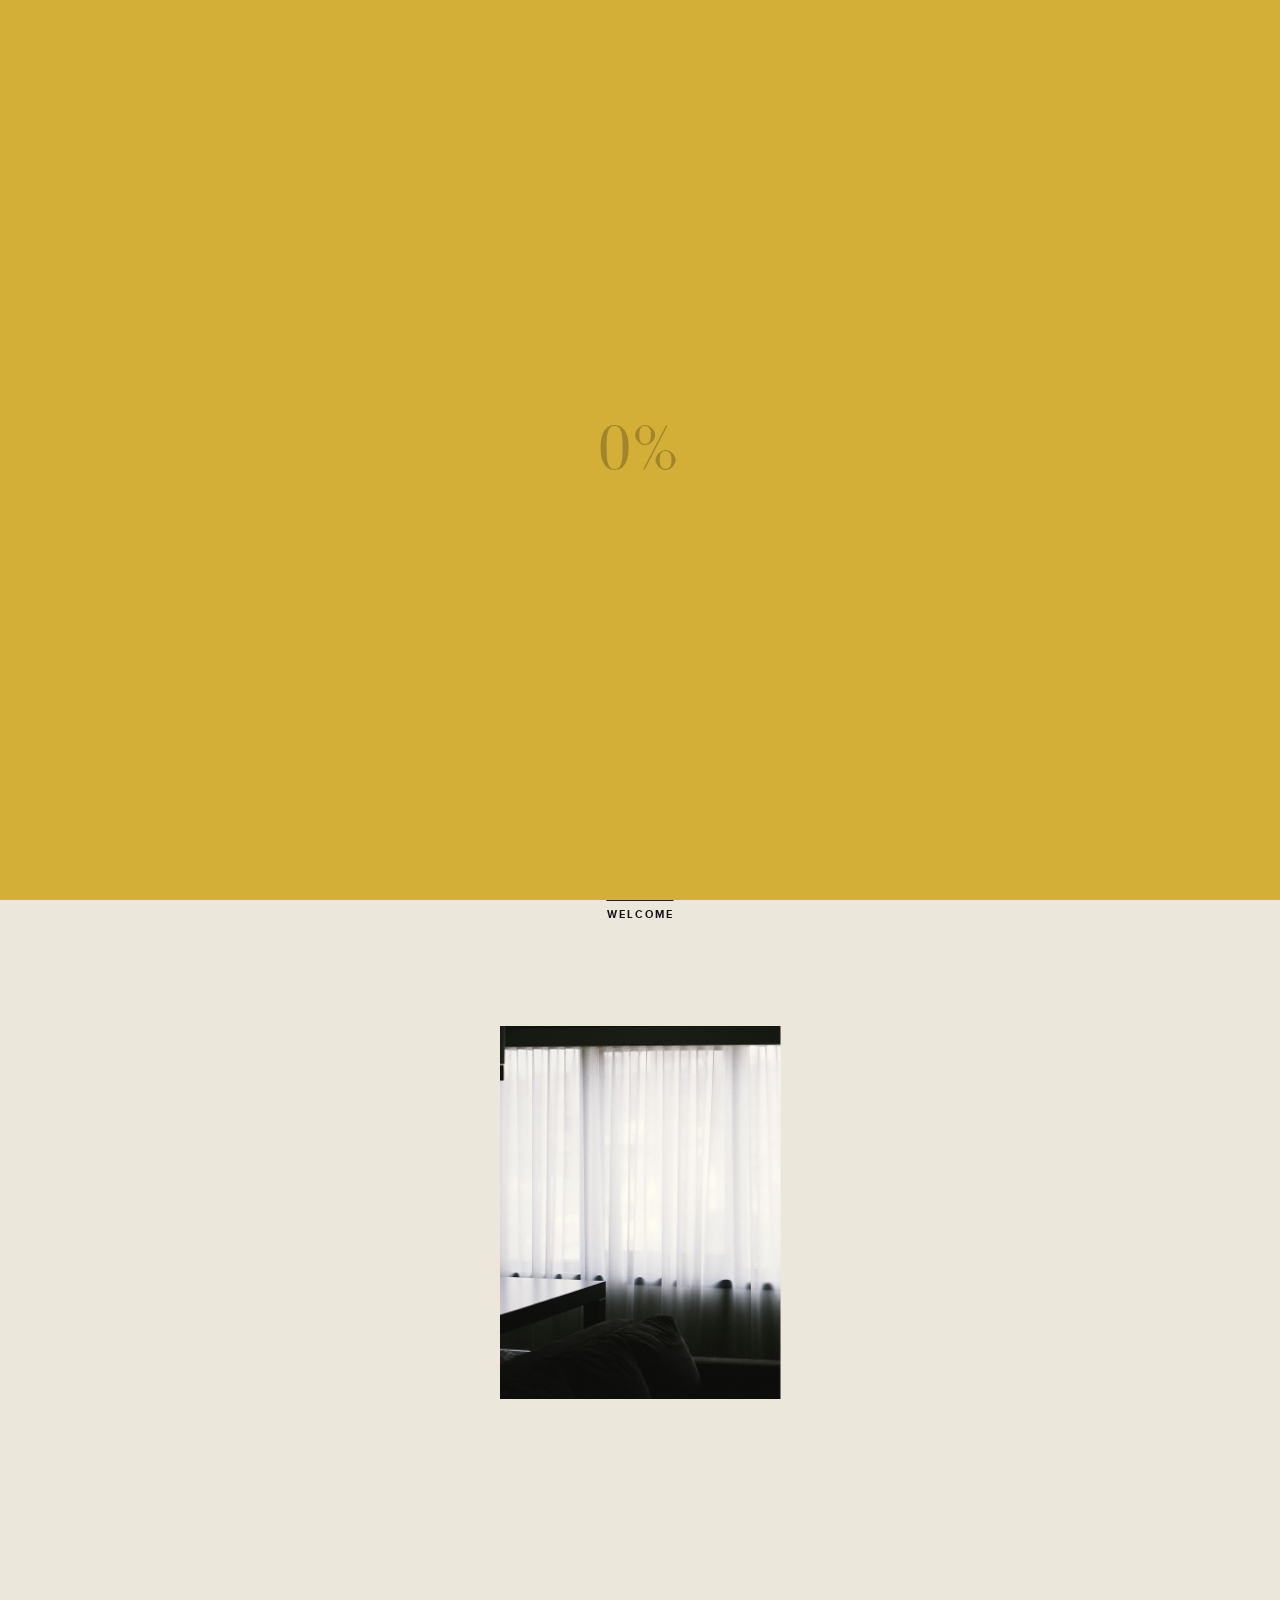
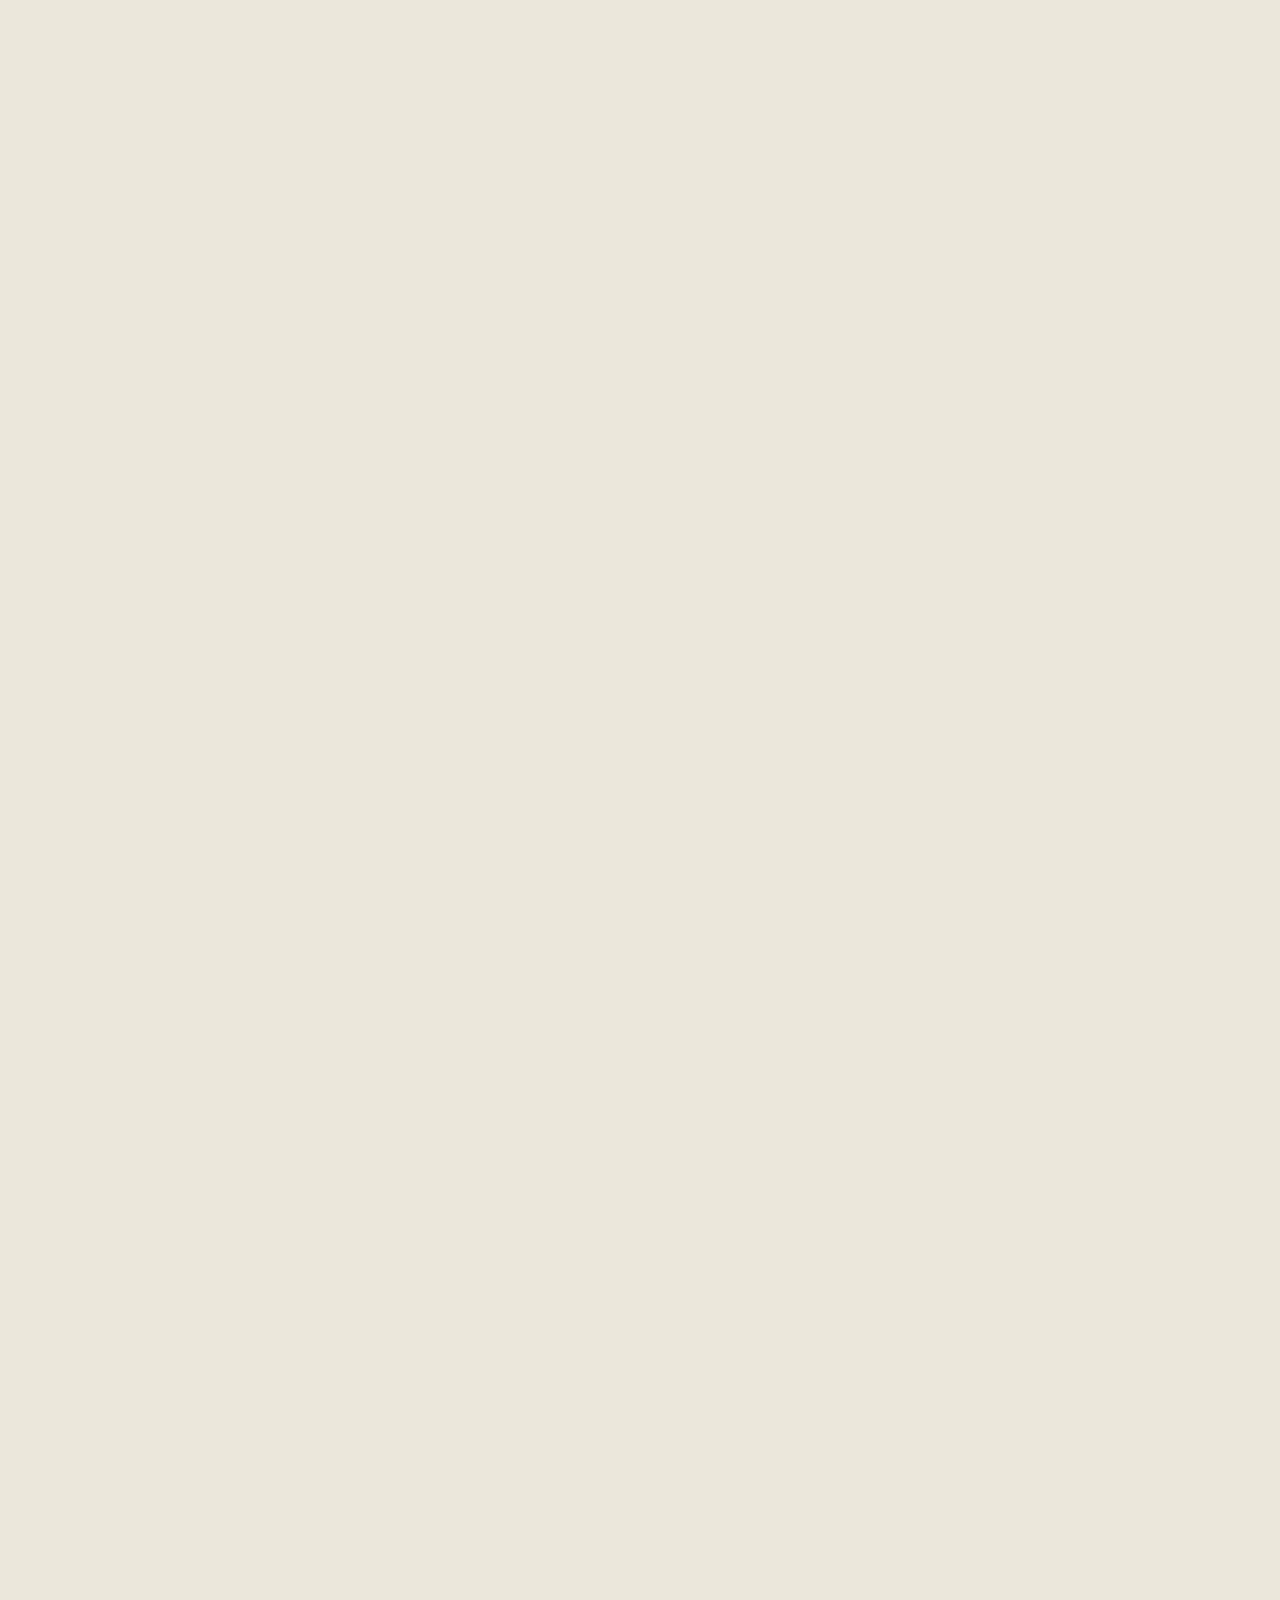
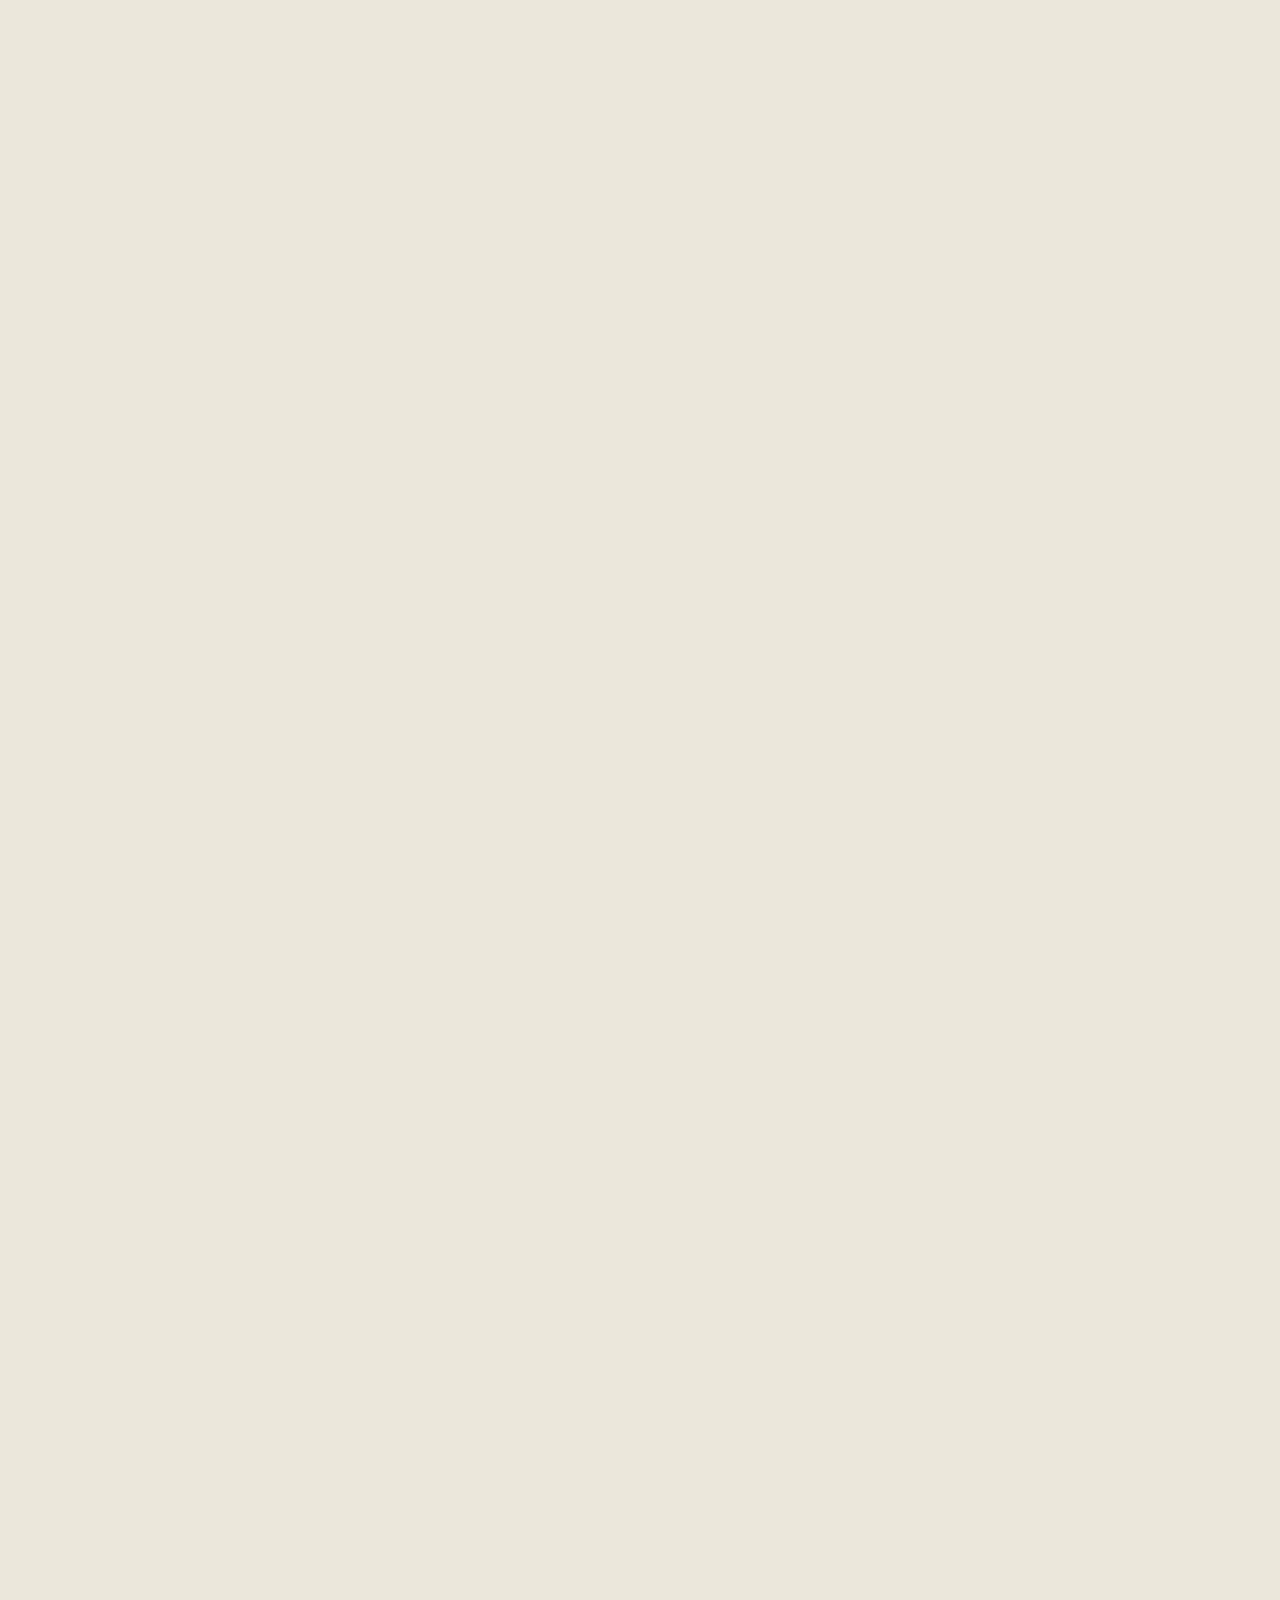
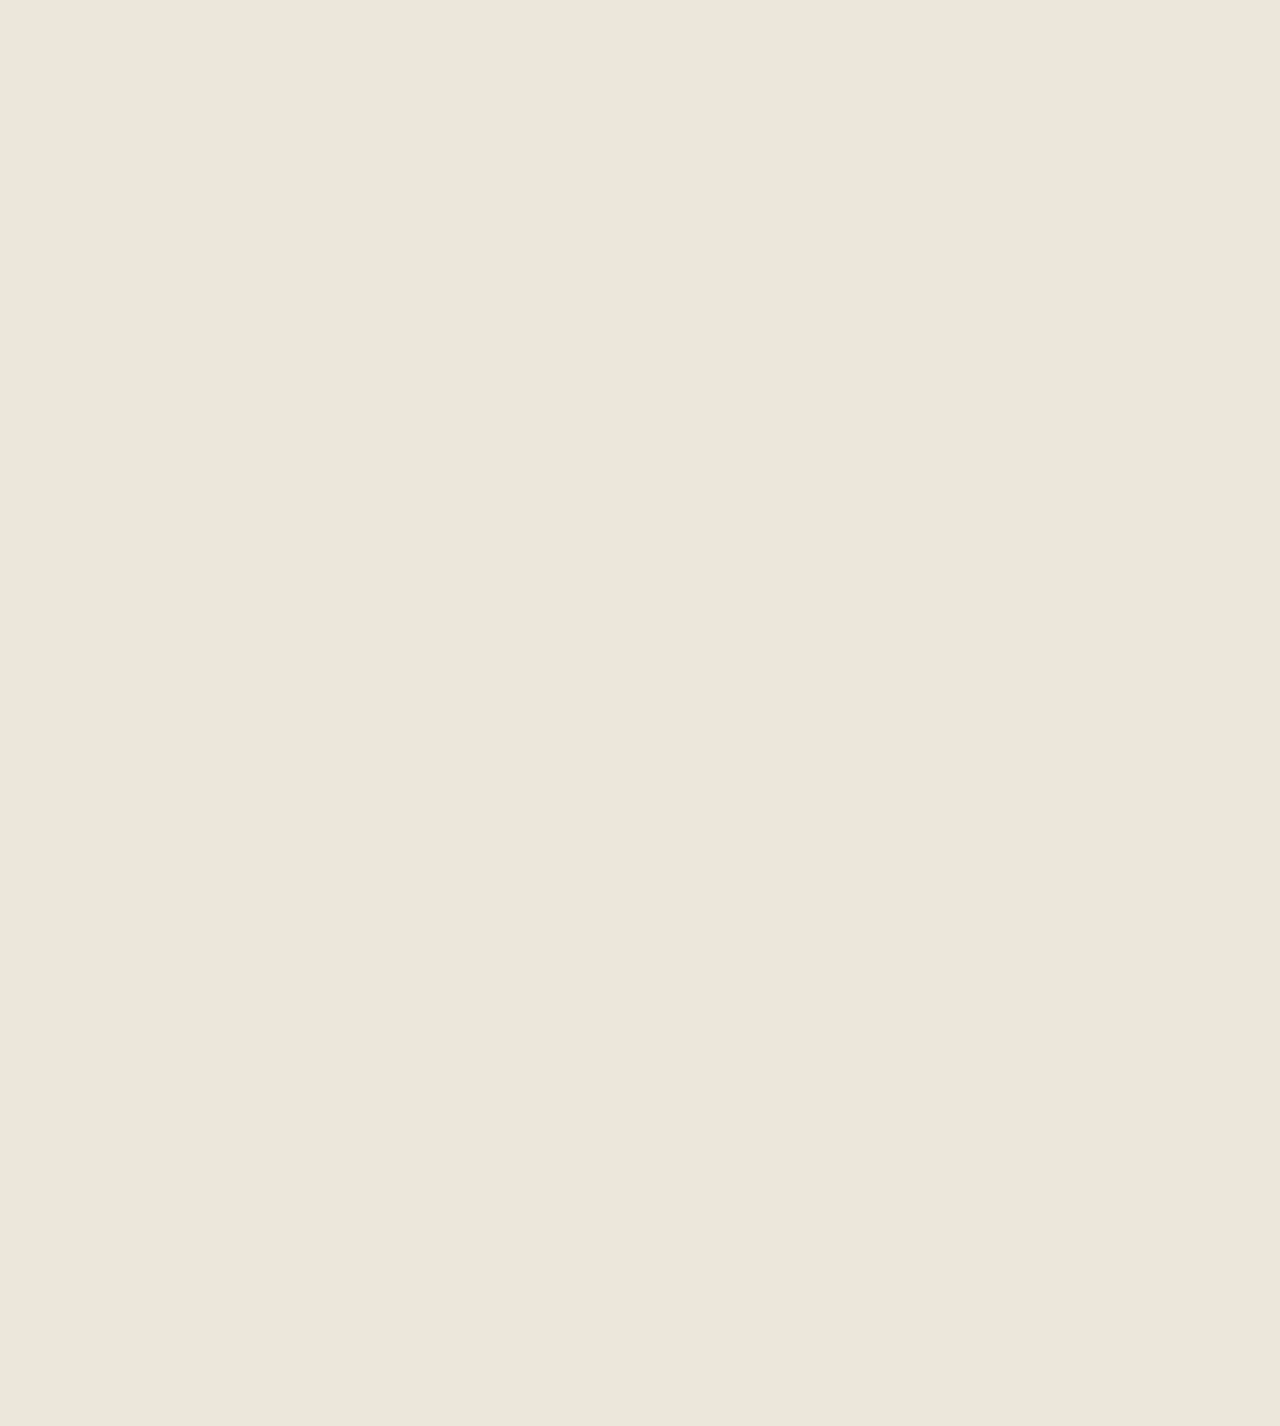
==== commit 101b1667: "couresel" ====
--- a/index.html
+++ b/index.html
@@ -164,8 +164,6 @@
                 </div>
             </div>
             <div id="menu-underlay"></div>
-            <div id="social"> <a href="https://instagram.com/autumn.agency" target="_blank" class="xlh" title="Instagram">In</a> <a href="https://dribbble.com/autumn_agency" target="_blank" class="xlh" title="Dribbble">Dr</a> <a href="https://behance.net/autumn_agency"
-                    target="_blank" class="xlh" title="Behance">Be</a> </div>
             <div id="flink"> <a href="contact/index.html" class="page-link xxlh lt">Contact <br>Us
 
 </a> </div>
--- a/wp-content/themes/assets/css/main.min.css
+++ b/wp-content/themes/assets/css/main.min.css
@@ -3303,6 +3303,9 @@
         line-height: 25px;
         width: 150px;
     }
+    #gallery {
+        width: 100%;
+    }
 }
 
 section#services p:not(.tag) {
@@ -3621,6 +3624,9 @@
 }
 
 @media (max-width: 500px) {
+    section#archives #archives-container #archives-caption {
+        left: 60%;
+    }
     section#archives #archives-container .archives-slide .archives-img-container {
         left: 60%;
         width: 60%;
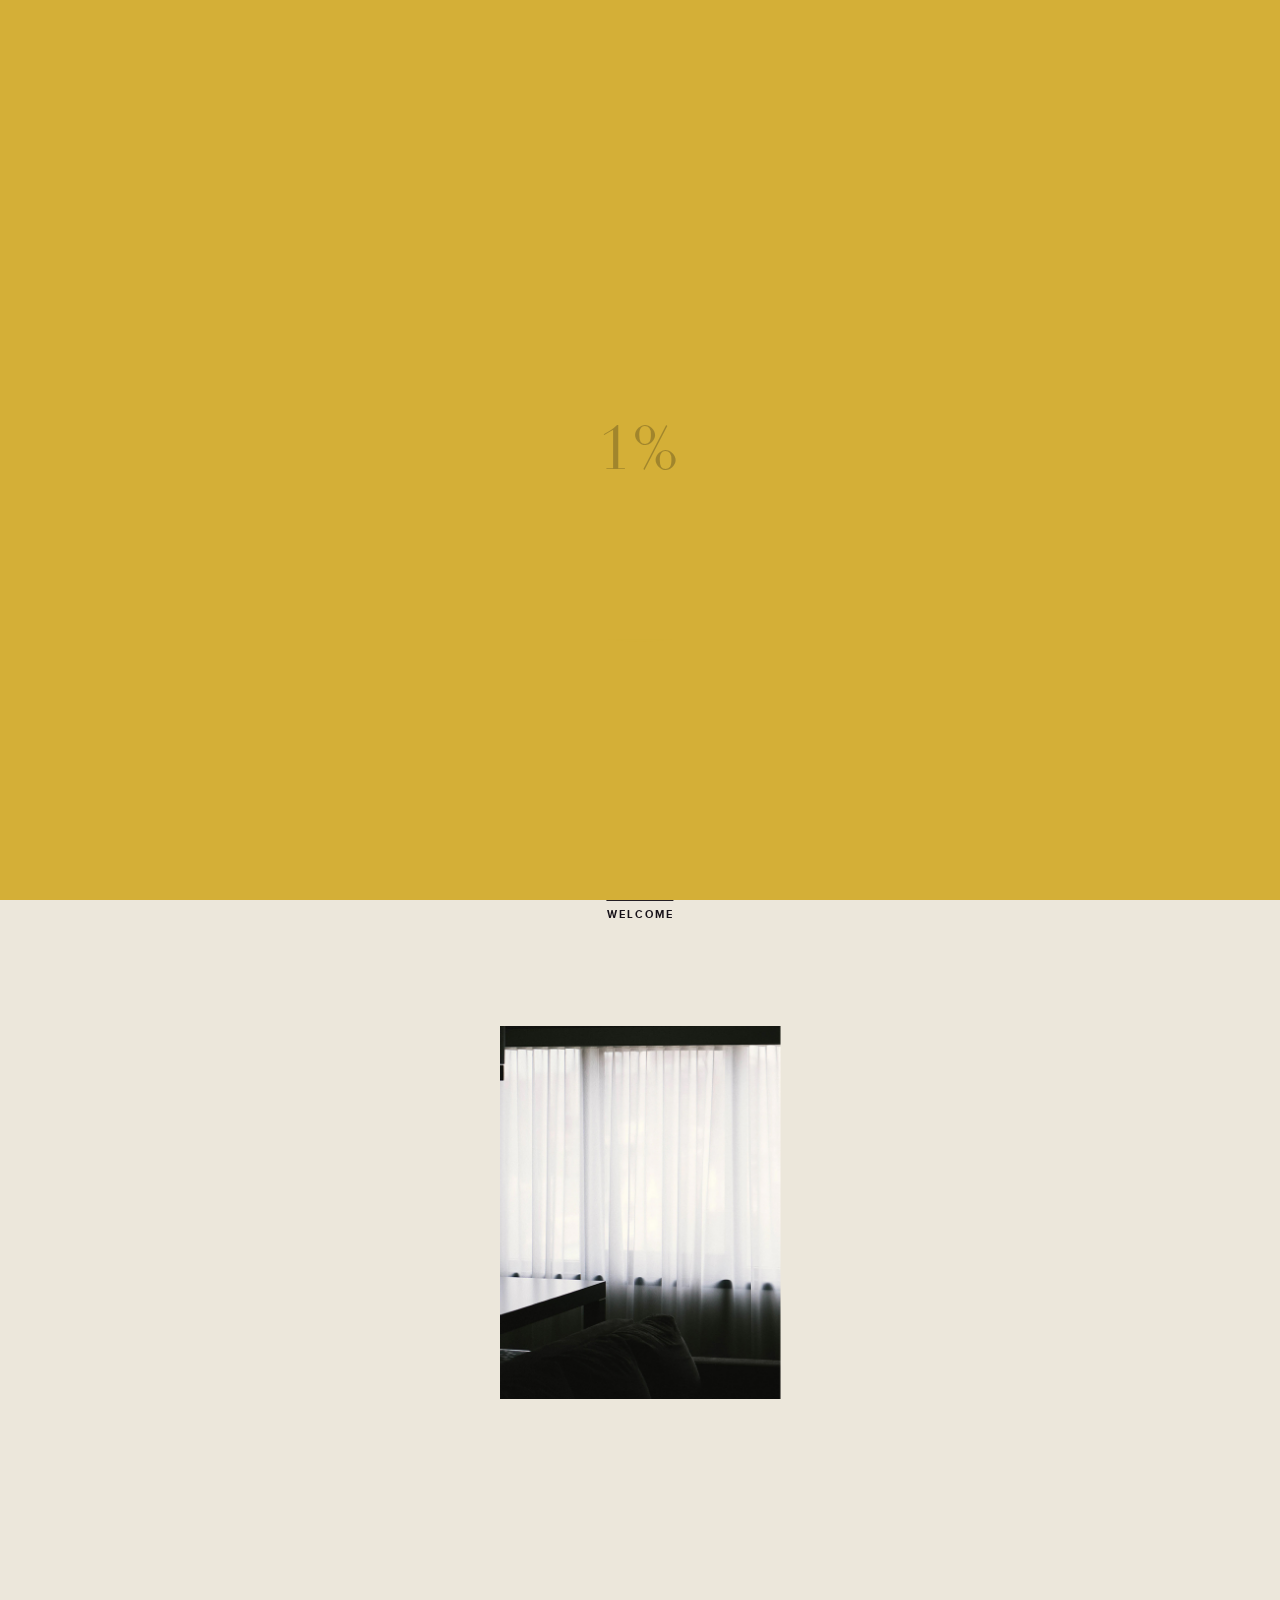
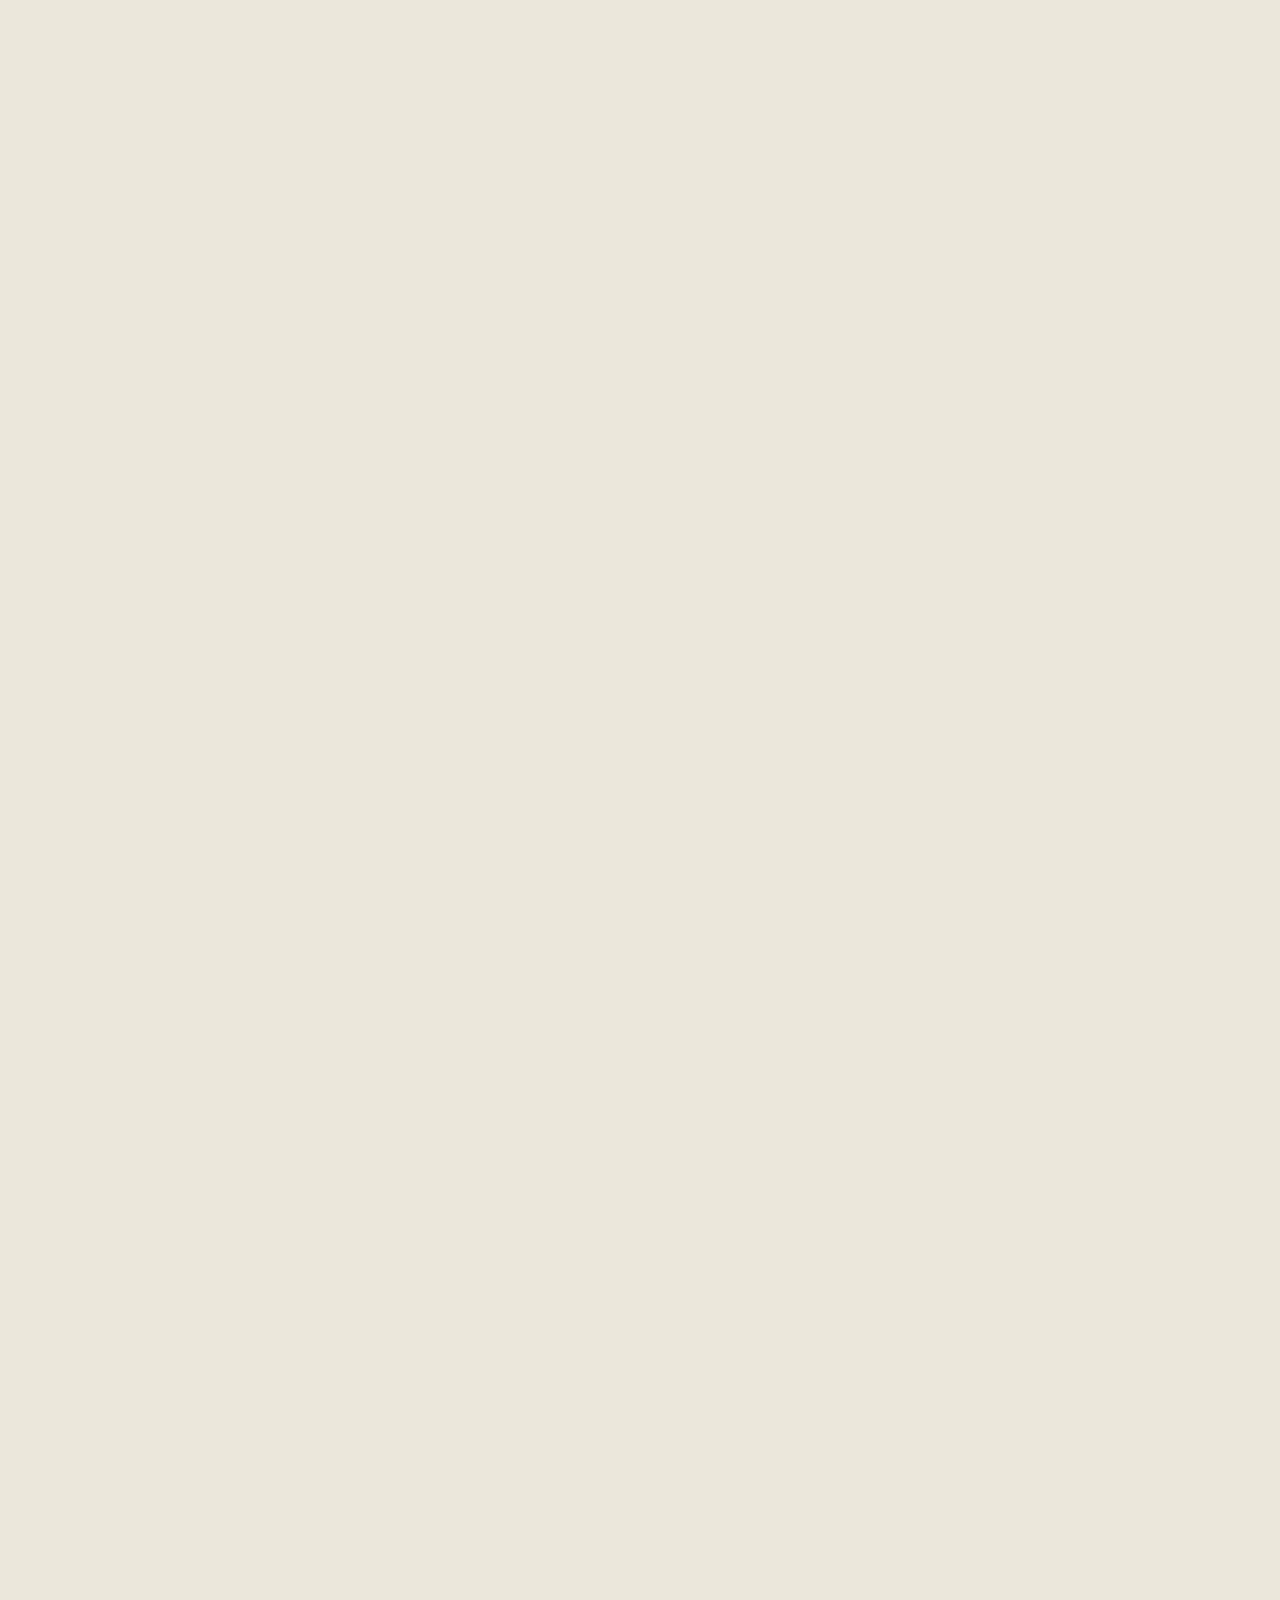
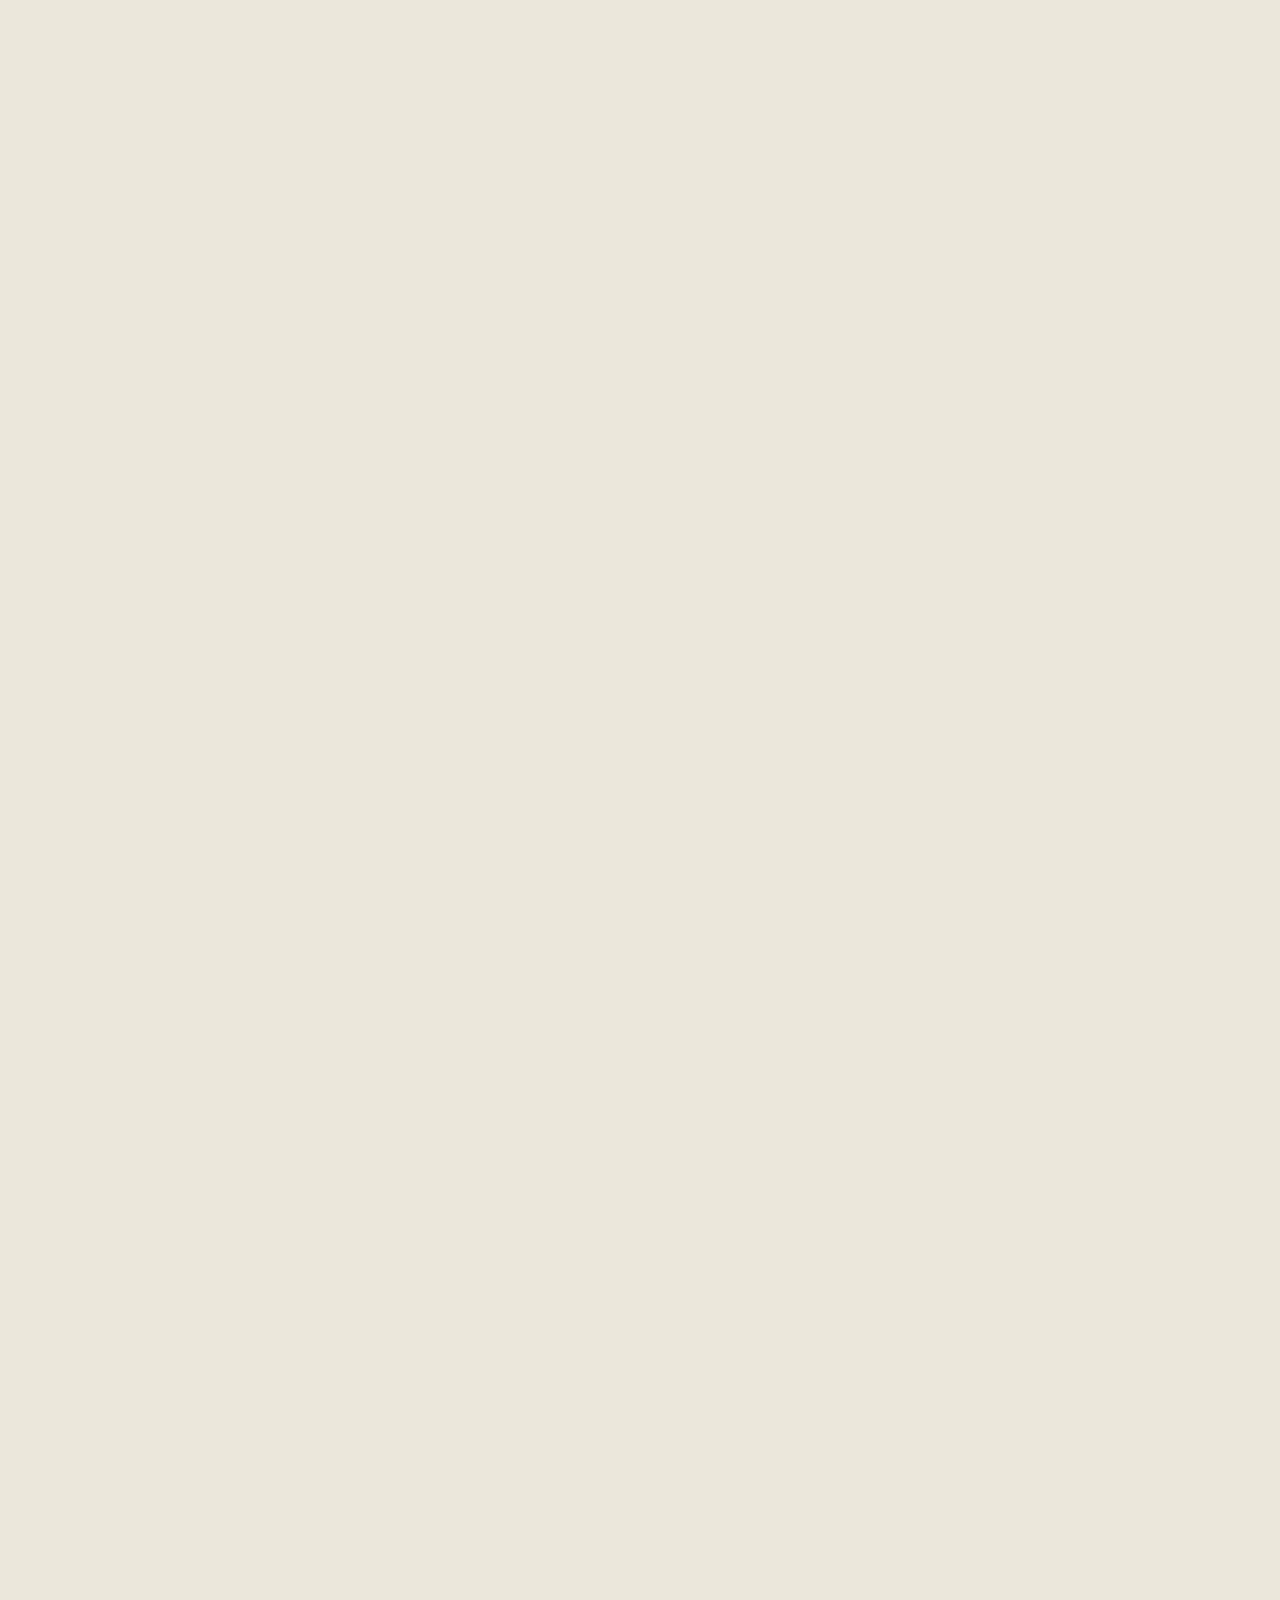
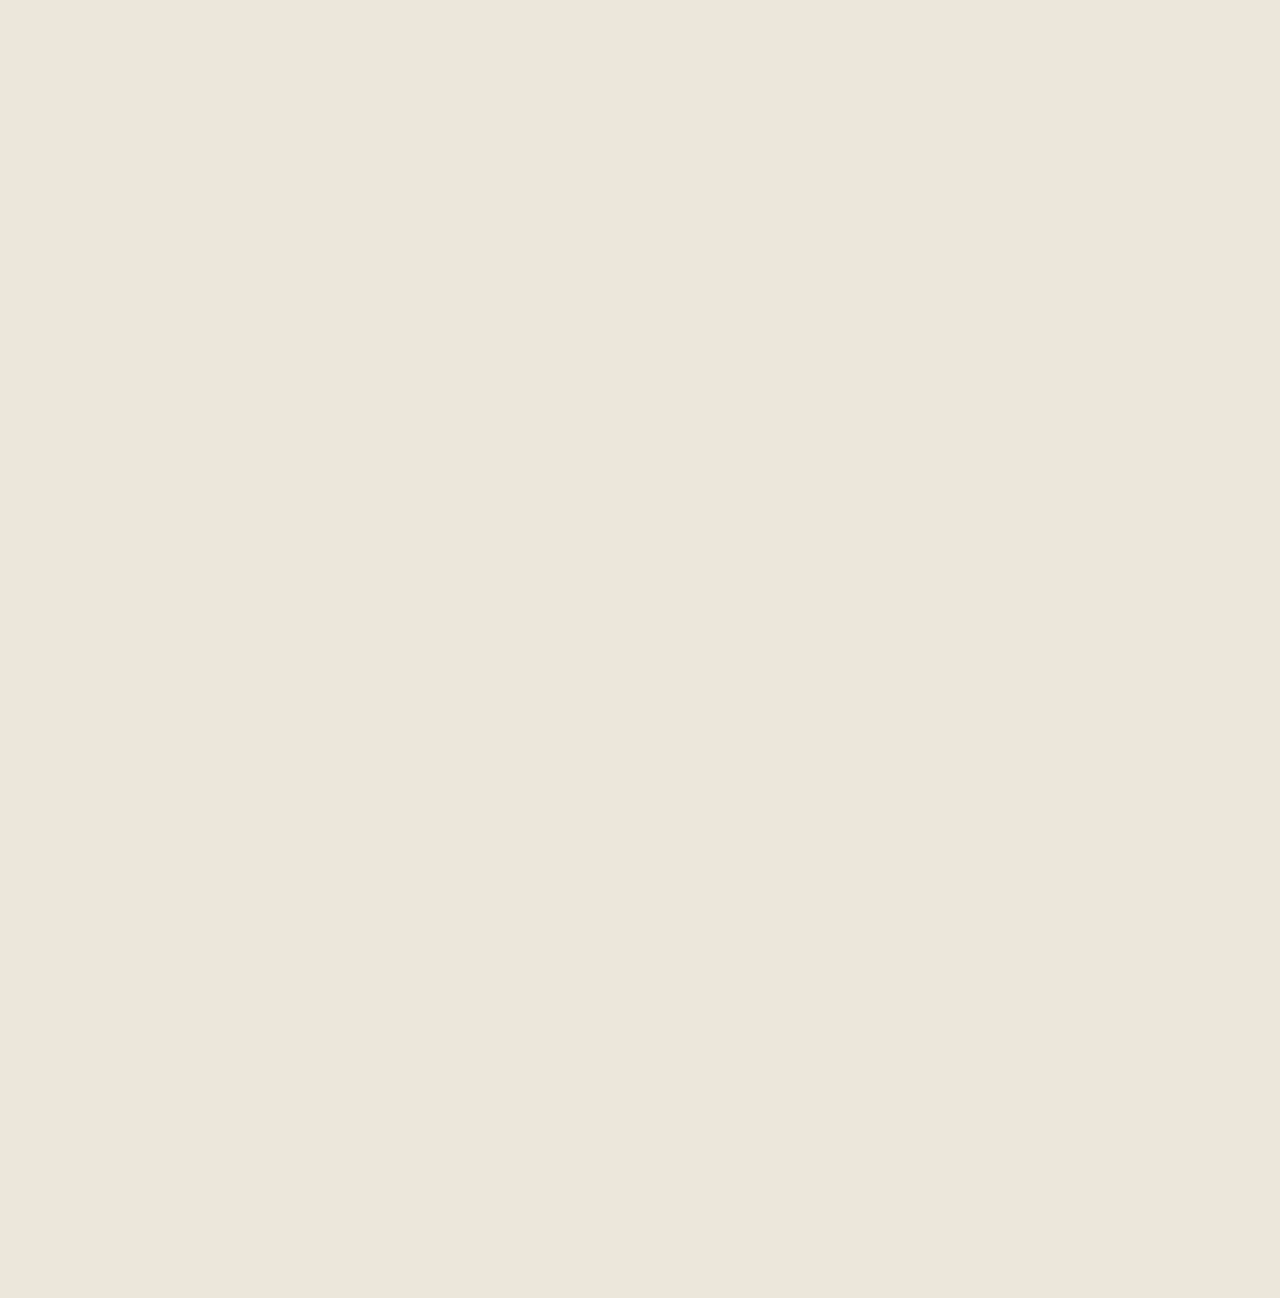
==== commit ae478908: "gallery changes" ====
--- a/index.html
+++ b/index.html
@@ -38,6 +38,7 @@
     <meta name="twitter:image:alt" content="This is Autumn">
     <meta name="twitter:card" content="summary_large_image">
     <link rel="stylesheet" type="text/css" href="wp-content/themes/assets/css/main.min.css" />
+    <meta name="viewport" content="width=device-width, initial-scale=1.0">
     <style>
         * {
             cursor: none !important;
@@ -98,9 +99,9 @@
                             <div id="sr-img" style="background-image: url(wp-content/themes/assets/img/folio.jpg)"></div>
                         </div>
                         <div id="sr-caption">
-                            <p>Watch the '19/20 Showreel of Featured Works by Autumn</p>
-                        </div>
-                        <div id="showreel-link" class="hc tt clickable">
+                            <p>Watch the Showreel of Featured Works by Genkey</p>
+                        </div>
+                        <!-- <div id="showreel-link" class="hc tt clickable">
                             <div class="play-icon">
                                 <svg width="1792" height="1792" viewBox="0 0 1792 1792" xmlns="http://www.w3.org/2000/svg">
                                 <path d="M1576 927l-1328 738q-23 13-39.5 3t-16.5-36v-1472q0-26 16.5-36t39.5 3l1328 738q23 13 23 31t-23 31z"/>
@@ -111,12 +112,11 @@
                                 <circle r="45" cx="50%" cy="50%"/>
                             </svg>
                             </div>
-                        </div>
+                        </div> -->
                     </section>
                     <div id="sr-title">
                         <h4>
-                            <span>F</span> <span>o</span> <span>l</span> <span>i</span> <span>o</span>
-                            <div> <span>2</span> <span>0</span> <span>1</span> <span>9</span> <span>/</span> <span>2</span> <span>0</span> </div>
+                            <span>G</span> <span>e</span> <span>n</span> <span>k</span> <span>e</span> <span>y</span>
                         </h4>
                     </div>
                 </div>
@@ -178,14 +178,14 @@
         </div>
     </section>
     <div id="bg"></div>
-    <div id="sr-video-container">
+    <!-- <div id="sr-video-container">
         <div id="sr-video">
             <video id="showreel-video" disablePictureInPicture controlsList="nodownload" playsinline="" width="100%">
             <source src="wp-content/themes/assets/video/showreel.m4v" type="video/mp4">
         </video>
         </div>
         <a href="#" class="xlh lt" id="close-video">[ close ]</a>
-    </div>
+    </div> -->
     <style>
         #update-browser {
             display: none;
@@ -209,24 +209,24 @@
     </div>
     <div id="bg"></div>
     <div id="sr-video-container">
-        <div id="sr-video">
+        <!-- <div id="sr-video">
             <video id="showreel-video" disablePictureInPicture controlsList="nodownload" playsinline="" width="100%">
             <source src="wp-content/themes/assets/video/showreel.m4v" type="video/mp4">
         </video>
         </div>
         <a href="#" class="xlh lt" id="close-video">[ close ]</a>
-    </div>
-    <style>
-        #update-browser {
-            display: none;
-        }
-        
-        @media all and (-ms-high-contrast: none),
-        (-ms-high-contrast: active) {}
-    </style>
-    <div class="hidden" id="cursor-circle">
-        <svg height="22" width="22">
+    </div> -->
+        <style>
+            #update-browser {
+                display: none;
+            }
+            
+            @media all and (-ms-high-contrast: none),
+            (-ms-high-contrast: active) {}
+        </style>
+        <div class="hidden" id="cursor-circle">
+            <svg height="22" width="22">
         <rect x="1" y="1" rx="10" ry="10" width="20" height="20" />
     </svg>
-    </div>
-    <script src="wp-content/themes/assets/js/app.min.js"></script>+        </div>
+        <script src="wp-content/themes/assets/js/app.min.js"></script>--- a/wp-content/themes/assets/css/main.min.css
+++ b/wp-content/themes/assets/css/main.min.css
@@ -152,7 +152,7 @@
     -webkit-appearance: none
 }
 
-::-webkit-file-upload-button {
+ ::-webkit-file-upload-button {
     -webkit-appearance: button;
     font: inherit
 }
@@ -749,6 +749,14 @@
 }
 
 @media screen and (max-width: 420px) {
+    #wipe,
+    #wipe #wipe-logo,
+    #wipe-underlay {
+        transform: translateY(0%);
+    }
+}
+
+@media screen and (max-width: 500px) {
     body[data-handheld="true"] #preloader #preloader-counter p {
         font-size: 10vw
     }
@@ -808,6 +816,15 @@
 @media screen and (max-width: 500px) {
     #logo-img {
         display: none;
+    }
+    #wrapper {
+        display: block;
+        width: 100%;
+        min-height: 100vh;
+        top: 0;
+        left: 0;
+        will-change: scroll-position;
+        z-index: 2
     }
 }
 
@@ -1901,6 +1918,13 @@
         font-size: 15px;
         line-height: 25px
     }
+    h3 span {
+        display: block;
+        position: relative;
+        opacity: 0;
+        transform: translateY(2vh);
+        will-change: transform, opacity
+    }
 }
 
 h3 span {
@@ -2091,6 +2115,9 @@
         left: 65%;
         height: 200px;
         width: 200px;
+    }
+    body[data-page="home"][data-sindex="1"][data-handheld="true"] section#intro #intro-content.reveal #tag-container {
+        transform: translateY(0%)
     }
 }
 
@@ -3233,7 +3260,7 @@
     margin: 5vh auto 25vh auto;
     width: 100vw;
     min-width: 300px !important;
-    min-height: 600px !important
+    min-height: 250px !important
 }
 
 section#services>div:not(#gallery) {
@@ -3303,8 +3330,17 @@
         line-height: 25px;
         width: 150px;
     }
-    #gallery {
+    #gallery,
+    .gallery-img {
+        display: none;
+    }
+    .gallery-img2 {
+        margin: 20px 0 20px 55px;
+        width: 250px;
+    }
+    .imgs {
         width: 100%;
+        height: 70%;
     }
 }
 
@@ -3315,6 +3351,13 @@
 
 section#services~section#links {
     margin-top: 35%
+}
+
+@media (min-width: 500px) {
+    #gallery-2,
+    .gallery-img2 {
+        display: none;
+    }
 }
 
 #gallery {
@@ -3632,7 +3675,7 @@
         width: 60%;
     }
     section#archives #archives-container #archives-caption h2 span {
-        font-size: 30px;
+        display: none;
     }
     section#archives #archives-container #archives-arrows-container #archives-arrows-container-inner {
         left: -15%;
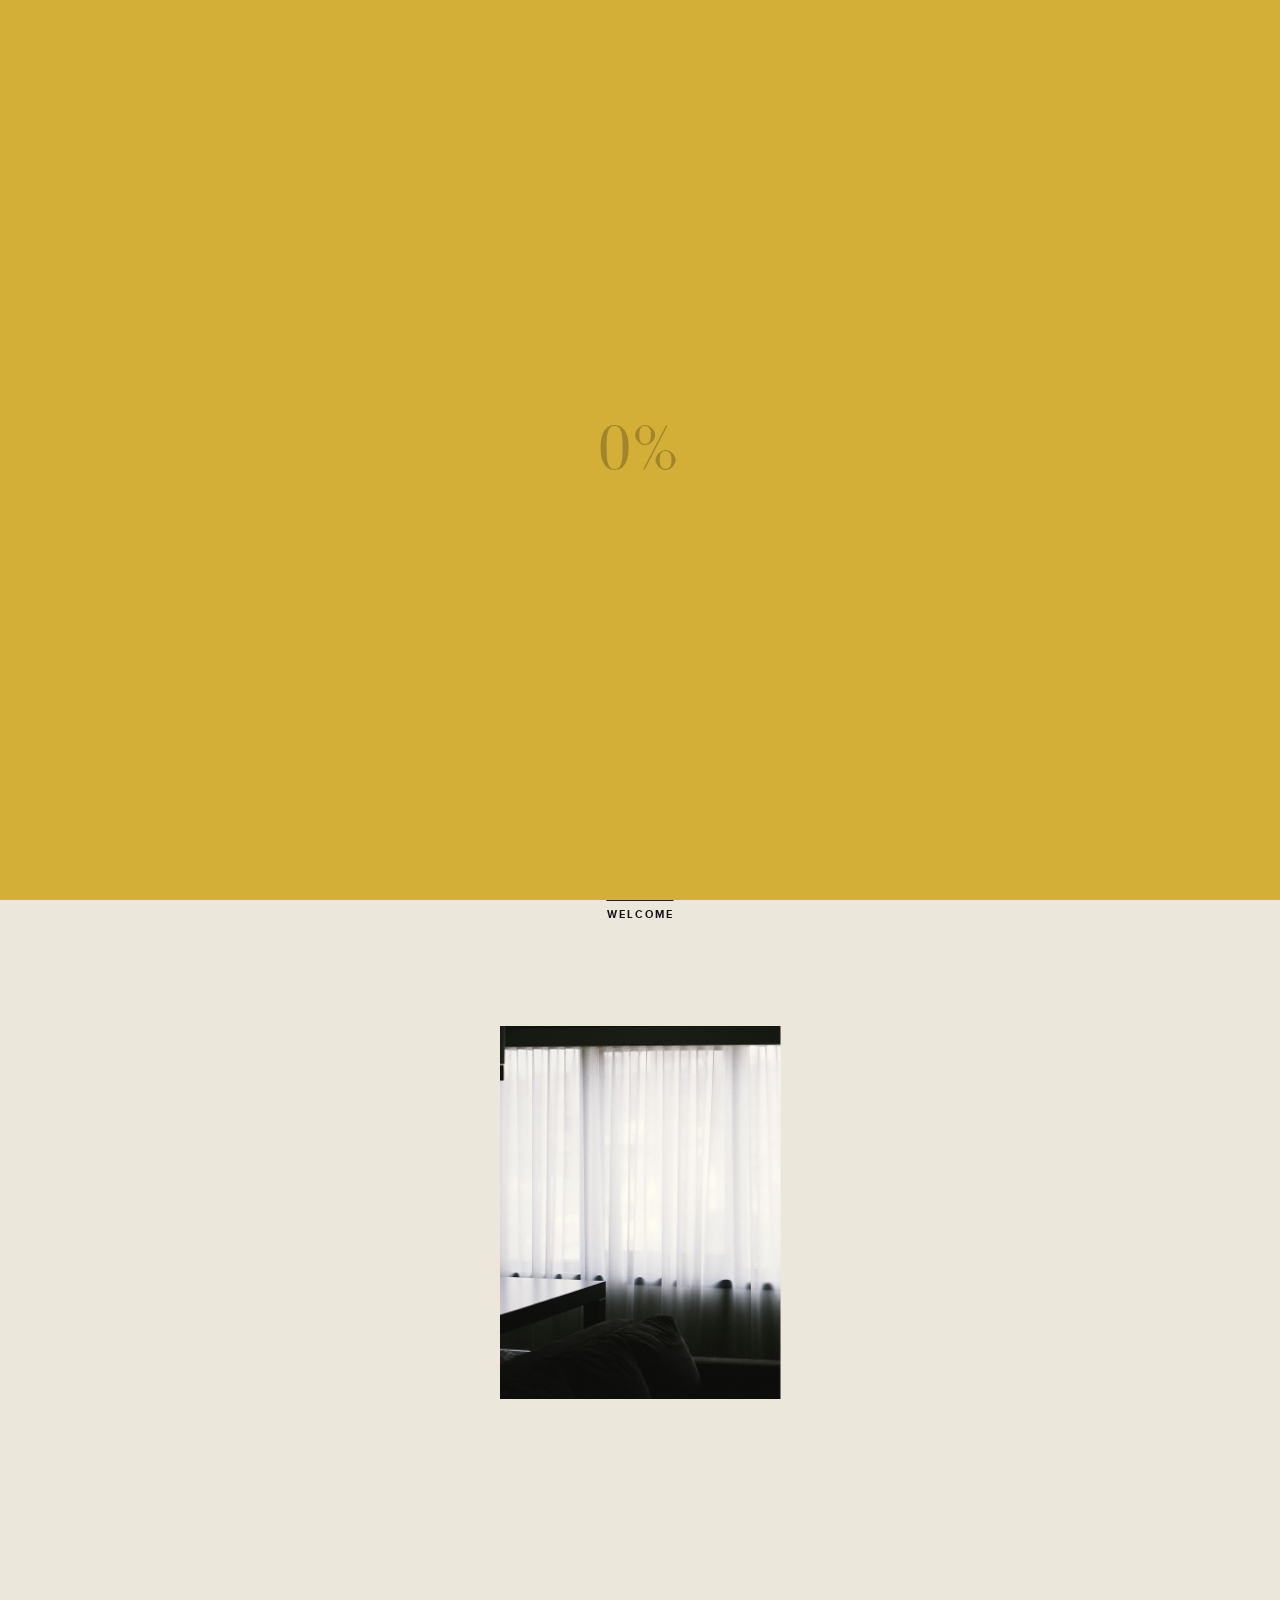
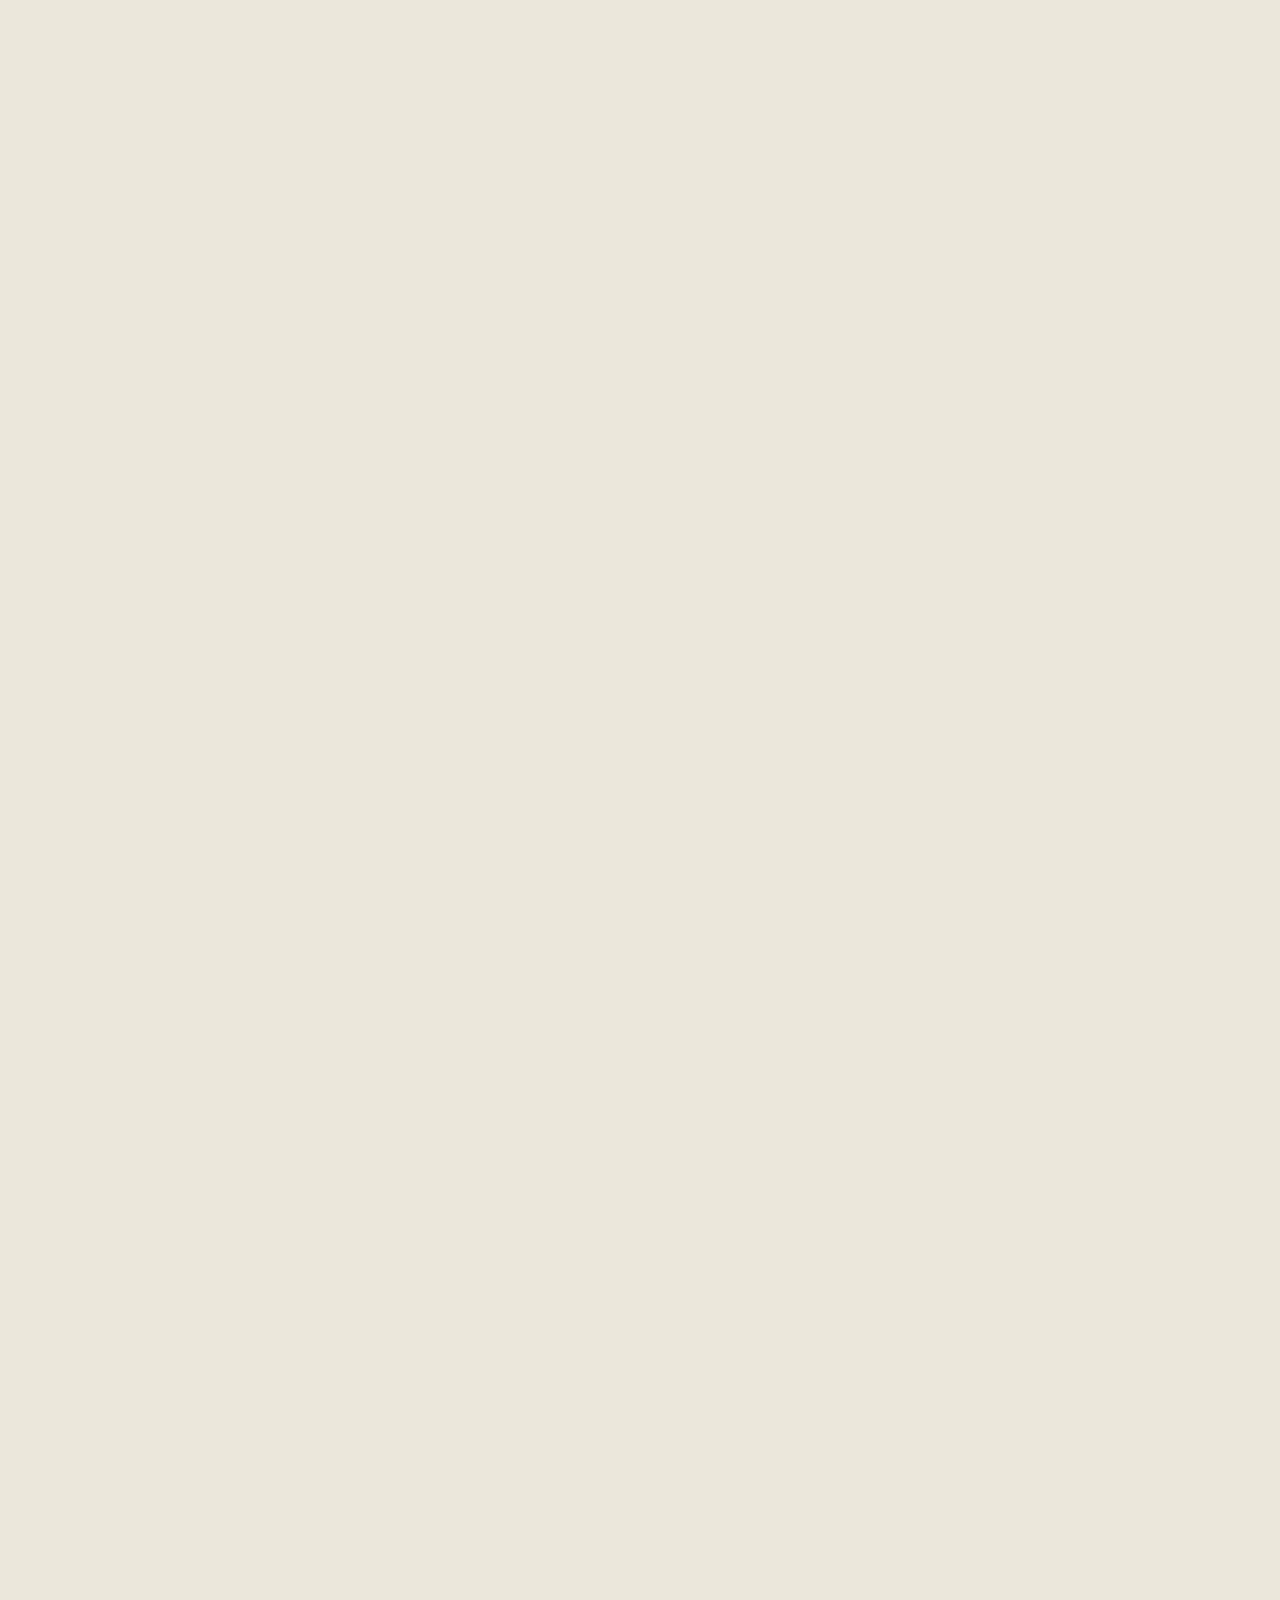
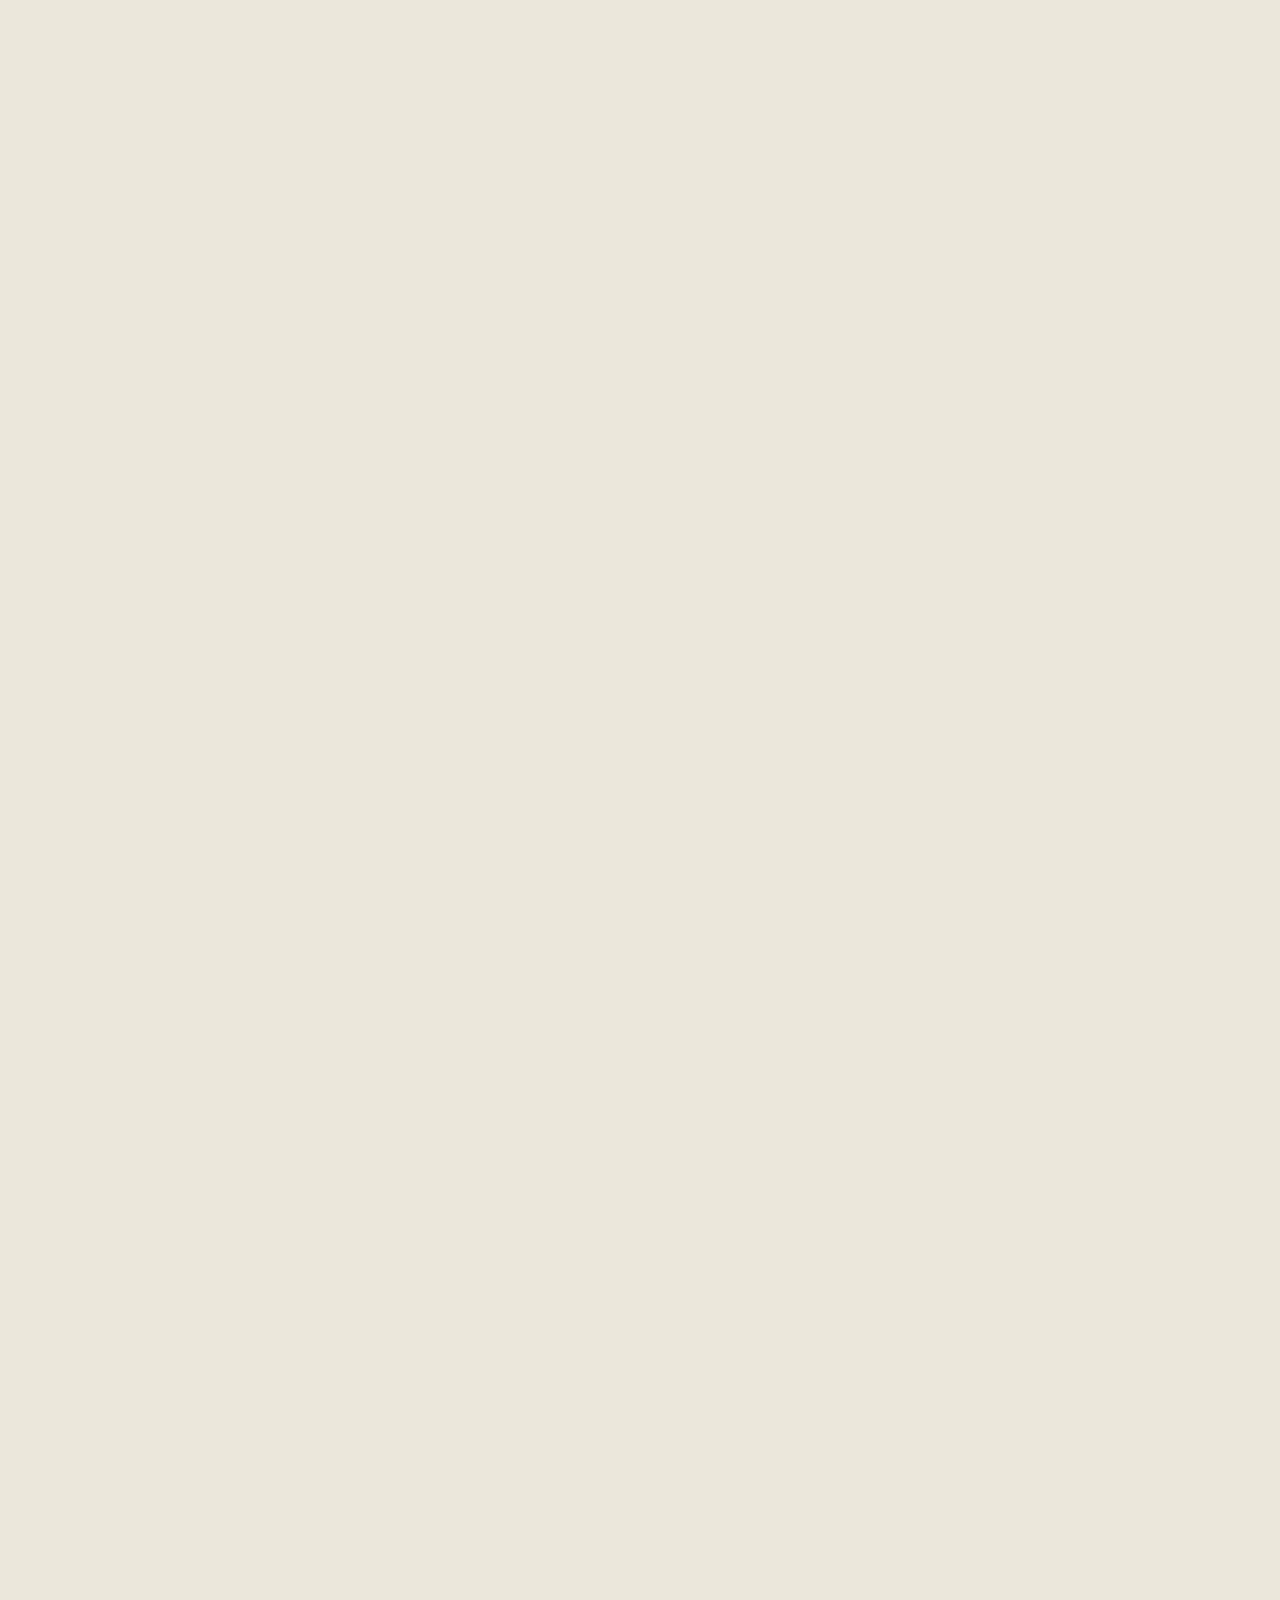
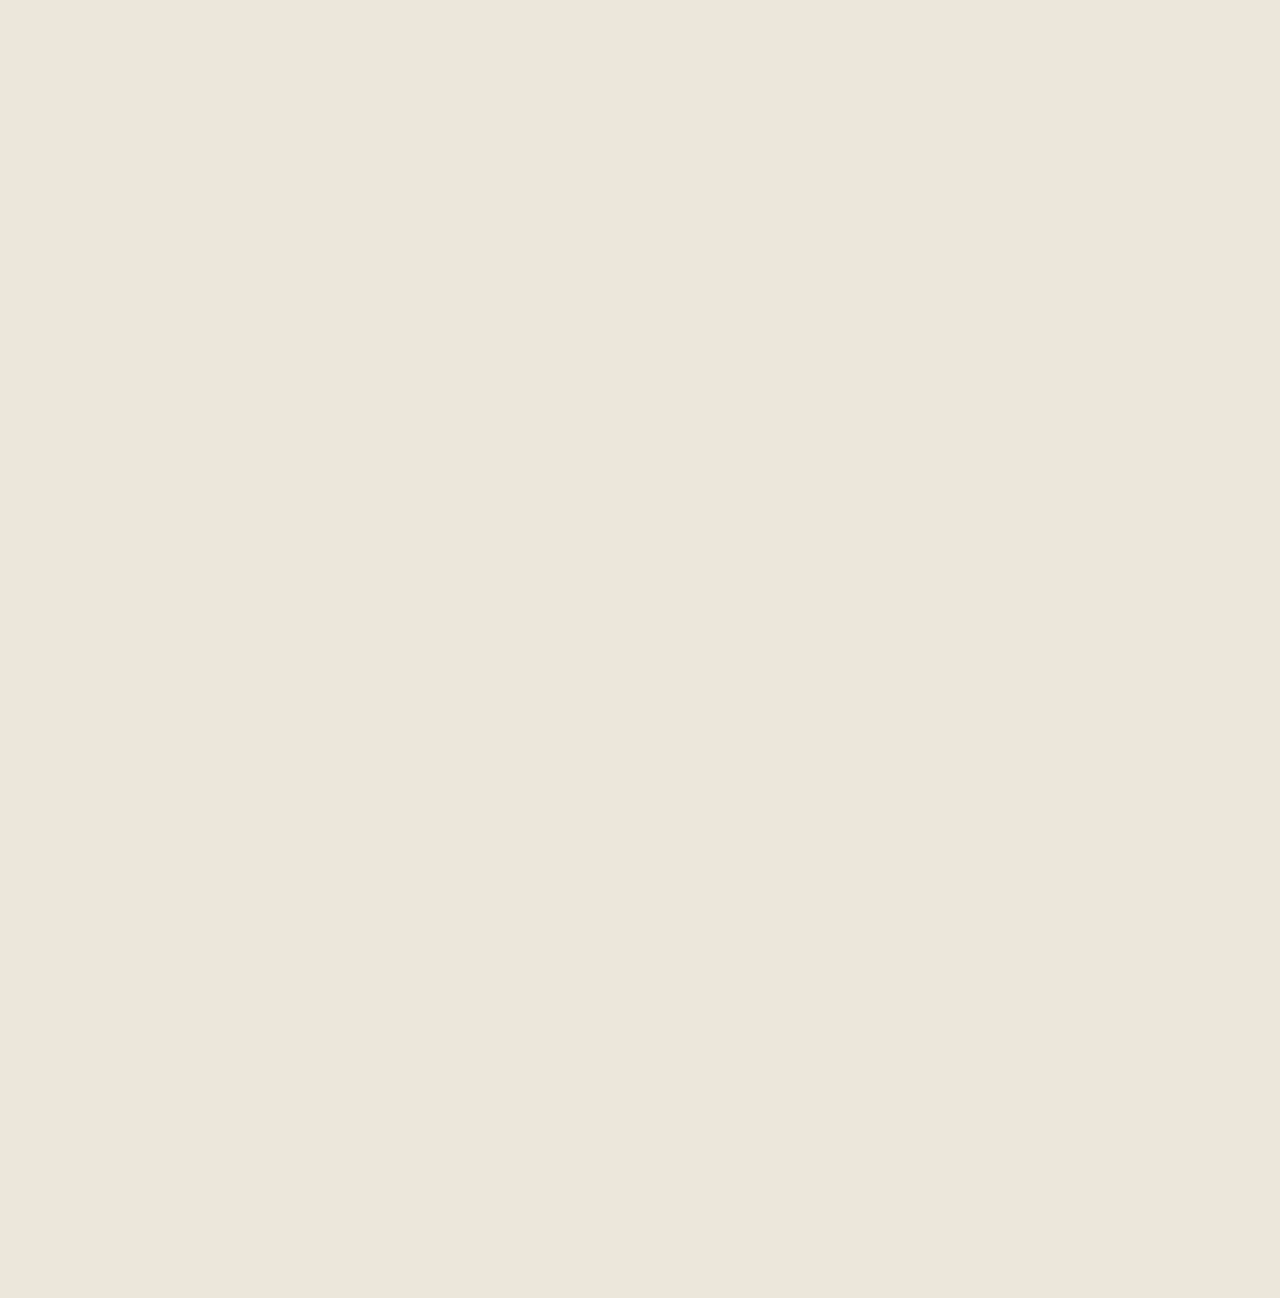
==== commit 392aef9c: "menu changes" ====
--- a/index.html
+++ b/index.html
@@ -152,7 +152,7 @@
                 <nav>
                     <ul>
                         <li><a href="index.html" class="page-link xlh lt" data-num="01.">Home</a></li>
-                        <li><a href="services/index.html" class="page-link xlh lt" data-num="02.">Services</a></li>
+                        <li><a href="services/index.html" class="page-link xlh lt" data-num="02.">About Us</a></li>
                         <li><a href="archive/index.html" class="page-link xlh lt" data-num="04.">Clients</a></li>
                         <li><a href="contact/index.html" class="page-link xlh lt" data-num="03.">Contact</a></li>
                     </ul>
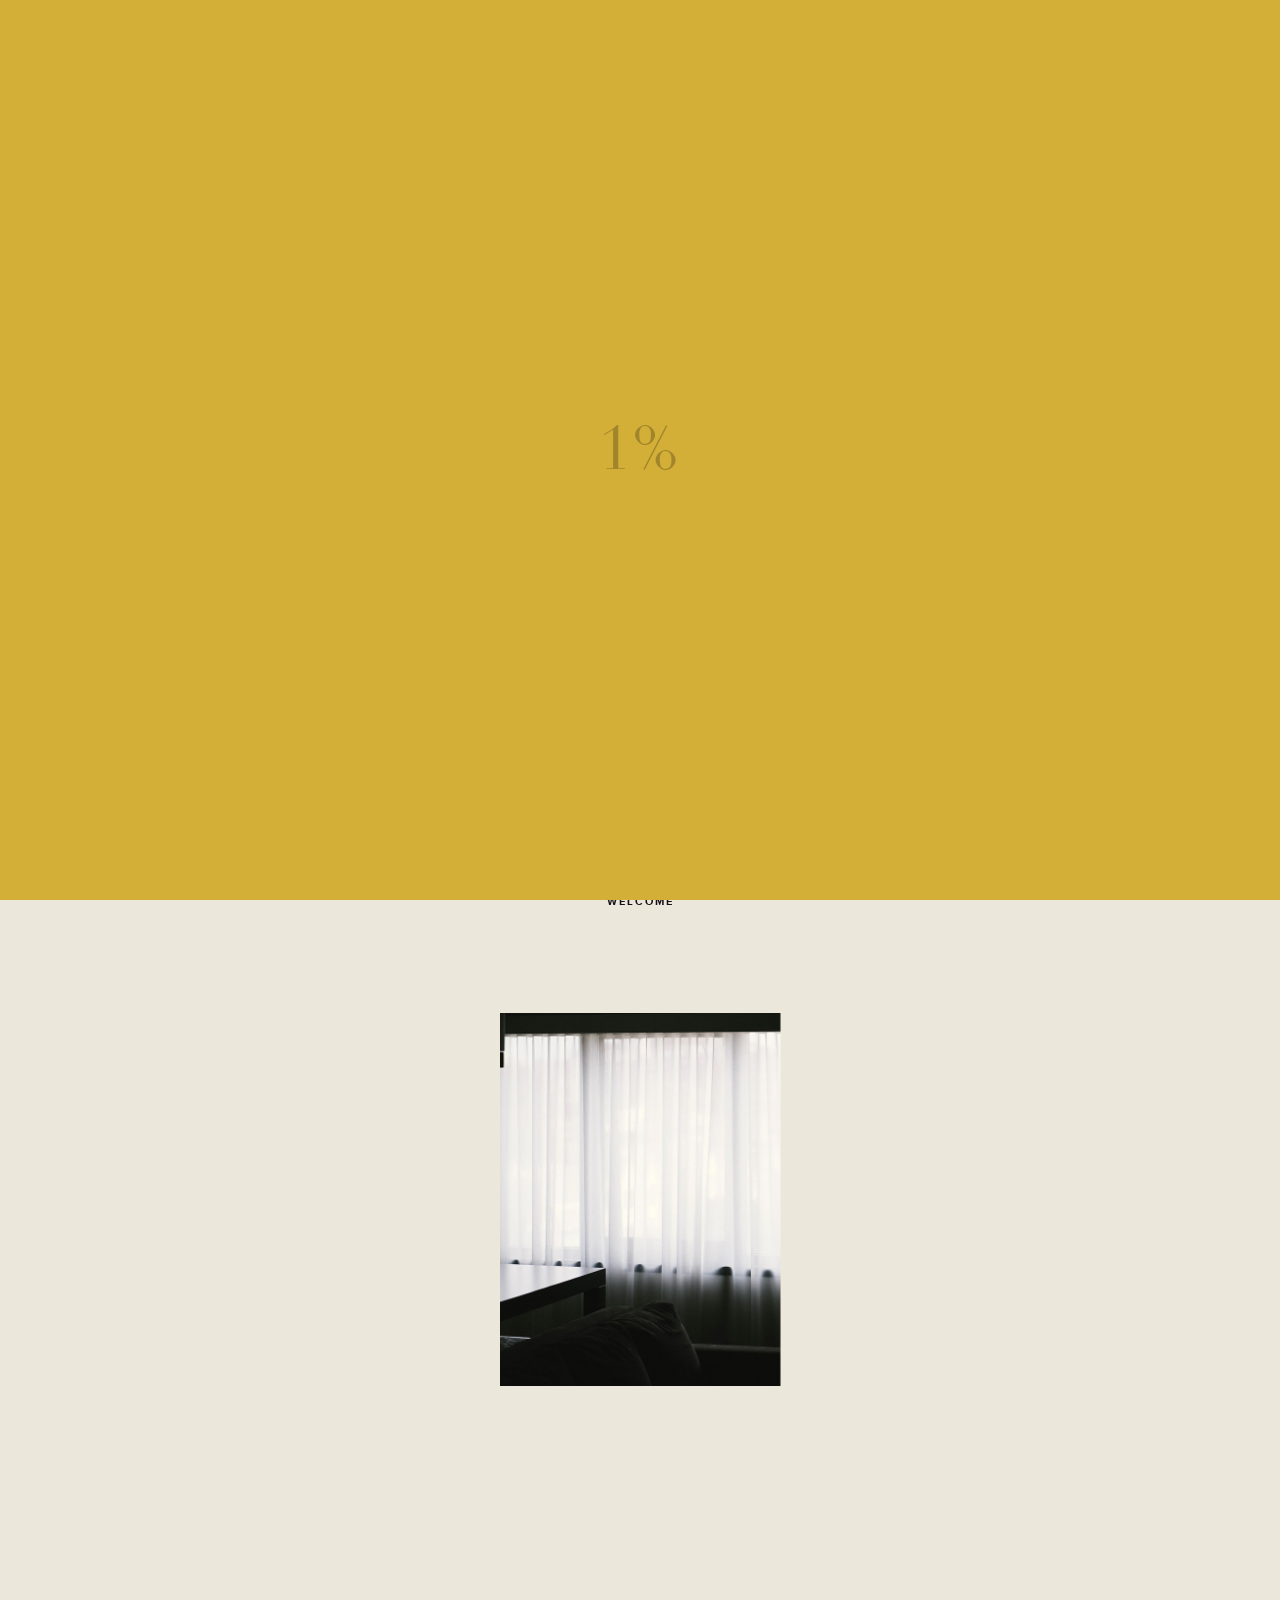
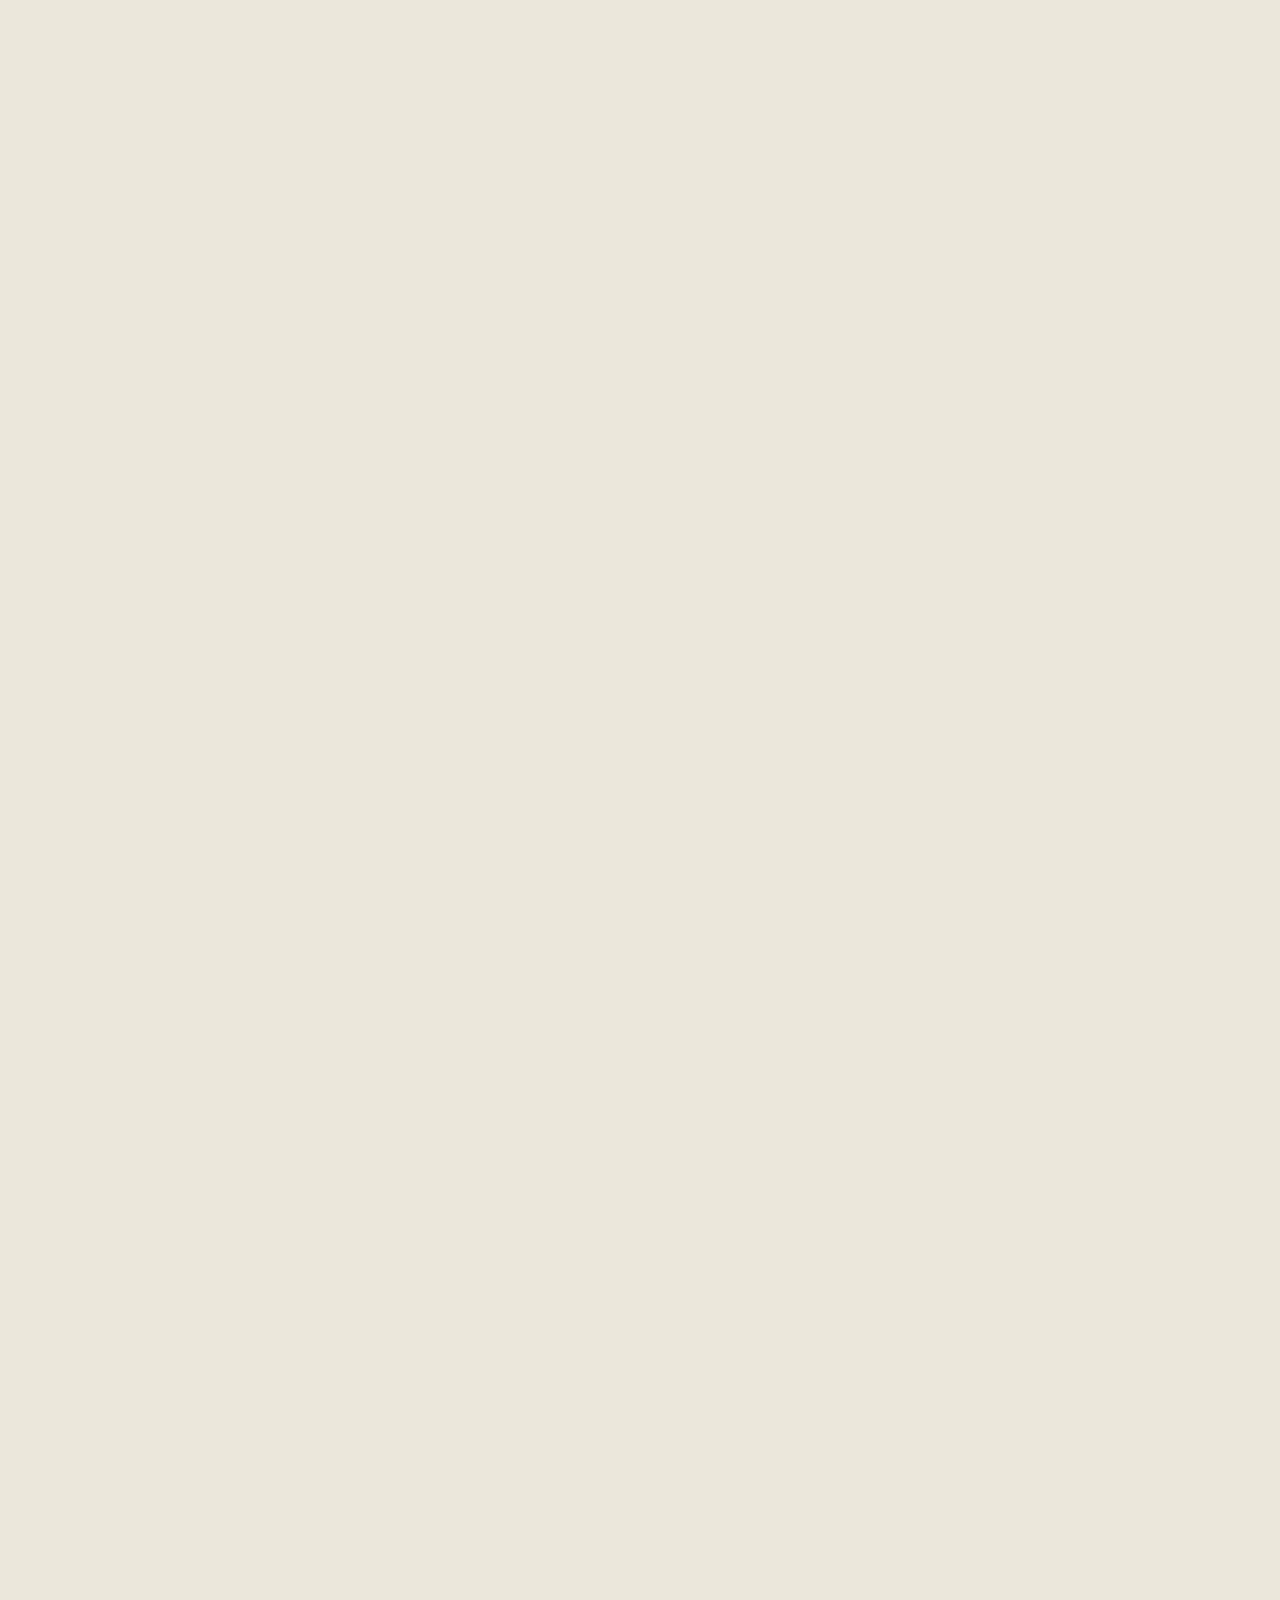
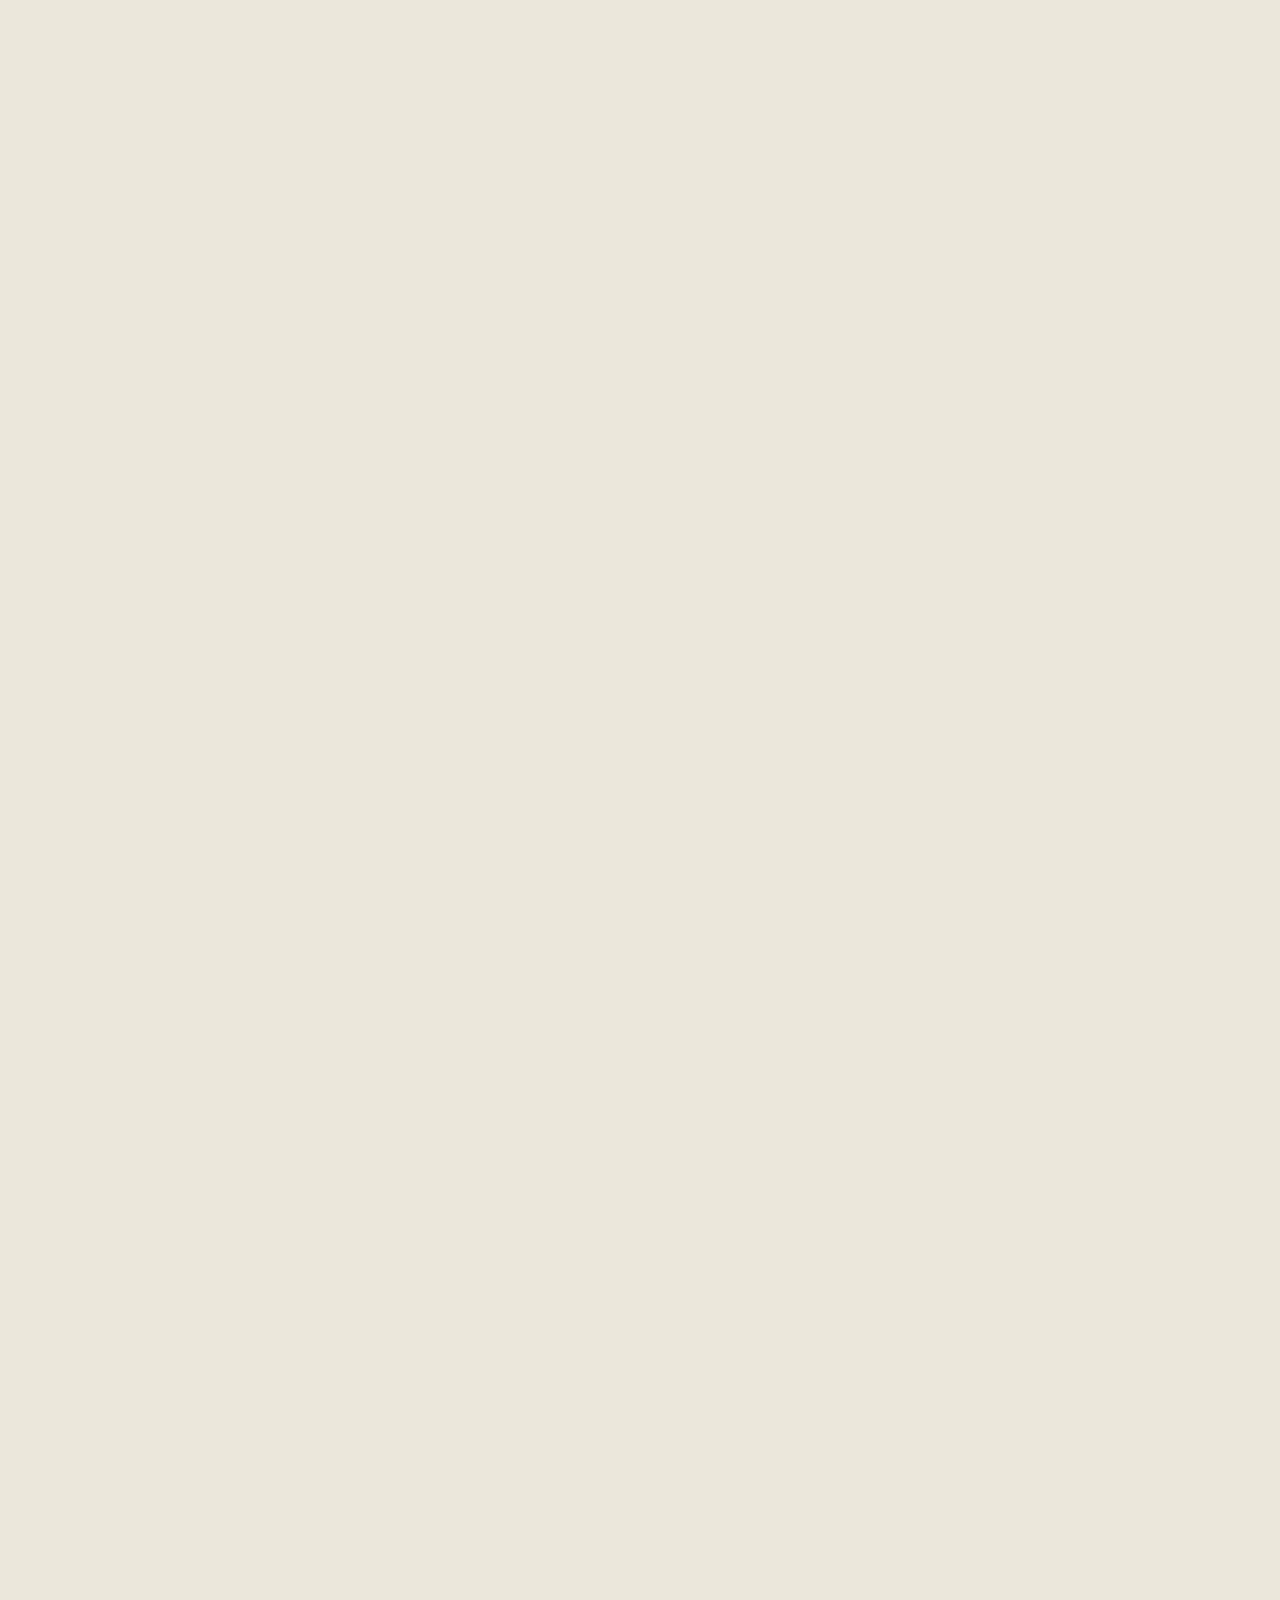
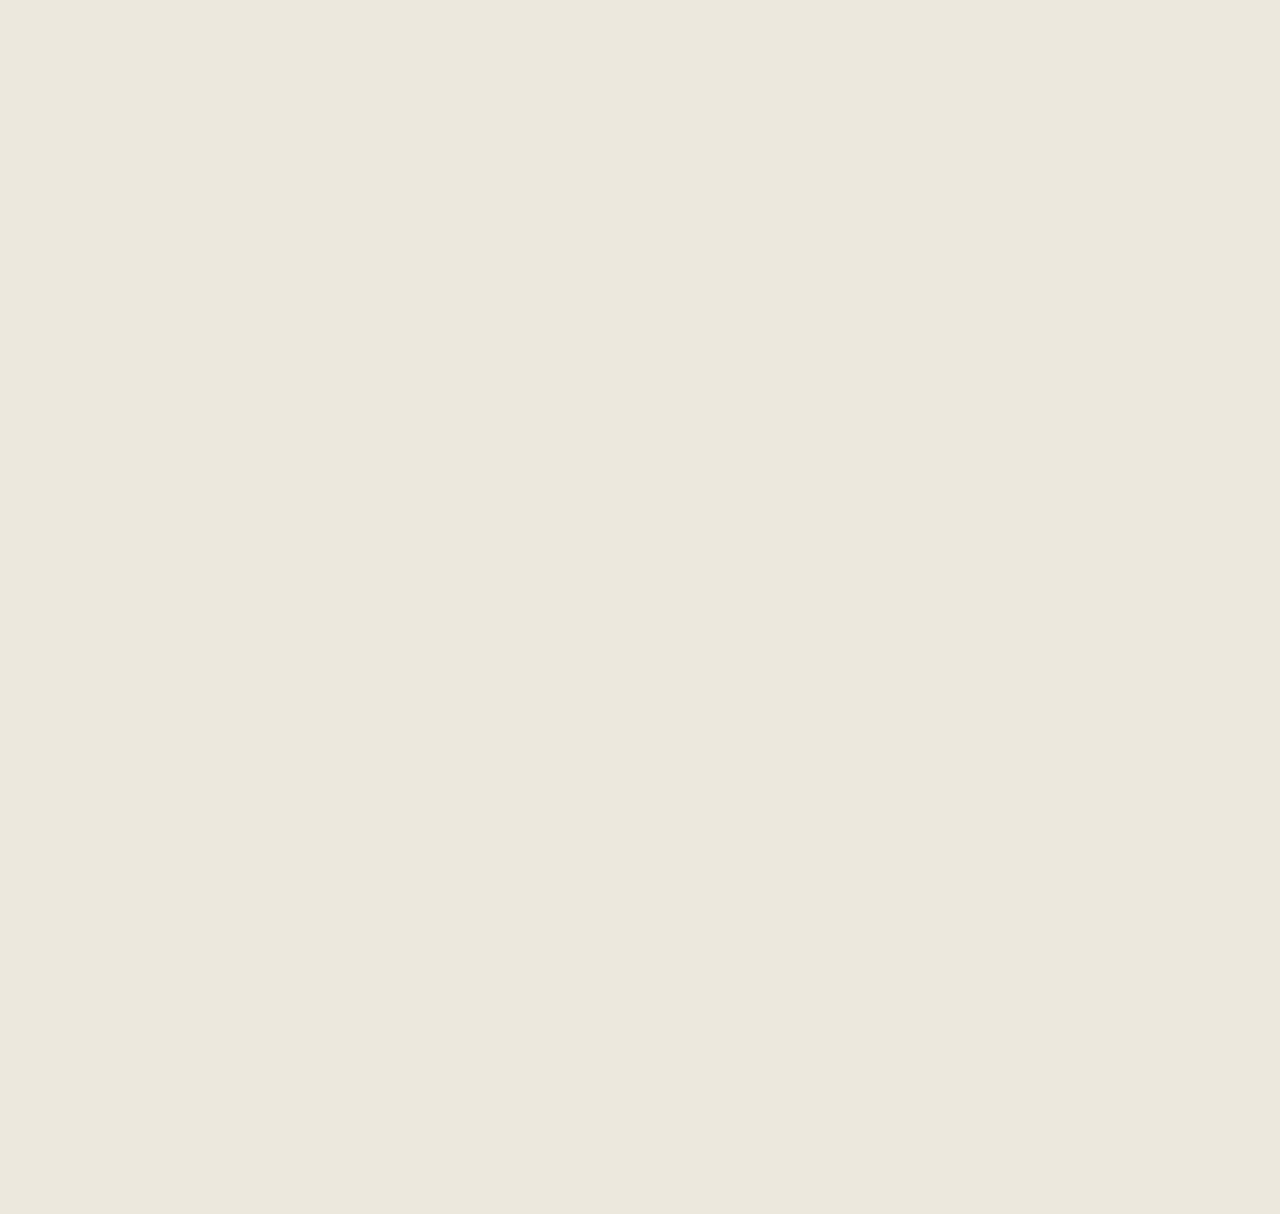
==== commit b12422af: "literature changes" ====
--- a/index.html
+++ b/index.html
@@ -78,8 +78,15 @@
                         <div id="title-container">
                             <h1 id="title"> <span>G</span> <span>E</span> <span>N</span> <span>K</span> <span>E</span> <span>Y</span> </h1>
                         </div>
+                        <div id="tag-mobile">
+                            <p class="tag underline">Welcome</p>
+                        </div>
+                        <div id="blurb-mobile">
+                            <h3 id="blurb-content"> <span>We are a design and innovation firm,</span> <span>that works with organizations to build forward-looking,</span> <span>accessible, and cost effective solutions.</span> </h3>
+                        </div>
                     </div>
                 </div>
+
                 <div class="slide-content" data-bg="pink" data-trigger-class="reveal" data-trigger-elem="#intro-content">
                     <section id="intro">
                         <div id="intro-content" class="">
@@ -168,7 +175,7 @@
 
 </a> </div>
             <div id="scroll-indicator">
-                <p class="xlh lt">Drag / Scroll</p>
+                <p class=" drag xlh lt ">Drag / Scroll</p>
             </div>
         </div>
         <div class="watermark">
--- a/wp-content/themes/assets/css/main.min.css
+++ b/wp-content/themes/assets/css/main.min.css
@@ -1603,6 +1603,52 @@
         bottom: 50px;
         left: 30px;
     }
+    #hero #blurb-mobile h3#blurb-content {
+        display: block;
+        position: absolute;
+        margin: 0 0 -1vw 0;
+        padding: 0;
+        bottom: 0;
+        width: 100%;
+        letter-spacing: -0.2vw;
+        text-align: center
+    }
+    #hero #blurb-mobile h3#blurb-content span {
+        display: inline-block;
+        position: relative;
+        transition: all 0.5s 0s cubic-bezier(0.08, 0.55, 0.39, 0.97);
+        font-family: "Didot", serif;
+        color: #171219;
+        font-weight: normal;
+        font-size: 20px;
+        line-height: 28px;
+        opacity: 1;
+    }
+    #tag-mobile {
+        text-align: center;
+        font-size: 11px;
+        font-weight: bold;
+        letter-spacing: 2px;
+        text-transform: uppercase;
+        position: relative;
+        top: 25%;
+    }
+    /* p.tag {
+        display: inline-block;
+        position: relative;
+        margin: 0;
+        padding: 0;
+        font-size: 11px;
+        font-weight: bold;
+        letter-spacing: 2px;
+        text-transform: uppercase;
+        color: #171219;
+        line-height: 10px
+    }
+    p.tag.overline {
+        padding-top: 9px;
+        border-top: 1px solid #171219
+    } */
 }
 
 body[data-device="mobile"] #flink {
@@ -1621,7 +1667,7 @@
     height: 100vh;
     width: 100vw;
     min-width: 300px !important;
-    min-height: 600px !important
+    min-height: 300px !important
 }
 
 #hero #title-container {
@@ -1652,10 +1698,11 @@
 
 @media screen and (max-width: 500px) {
     #hero {
-        height: 45vh;
+        height: 70vh;
         width: 100%;
     }
     #hero #title-container {
+        bottom: 60%;
         left: 50%;
     }
 }
@@ -1793,8 +1840,12 @@
     #gen-circle {
         height: 130px;
         width: 130px;
-        top: 55%;
+        top: 56%;
         left: 50%;
+    }
+    #title-container {
+        bottom: 33%;
+        height: 120px;
     }
 }
 
@@ -1833,7 +1884,7 @@
     height: 62vh;
     width: 100%;
     min-width: 300px !important;
-    min-height: 600px !important
+    min-height: 100px !important
 }
 
 #intro-content {
@@ -1897,17 +1948,14 @@
 
 @media screen and (max-width: 500px) {
     section#intro {
-        height: 40vh;
-        width: 100%;
+        display: none;
     }
     #intro-content {
-        top: 32%;
-        left: 50%;
-        width: 90%;
-        height: auto;
+        display: none;
     }
     #tag-container {
         margin-bottom: 4vh;
+        display: none;
     }
     h3,
     h3 span {
@@ -1919,11 +1967,22 @@
         line-height: 25px
     }
     h3 span {
-        display: block;
+        display: none;
         position: relative;
         opacity: 0;
         transform: translateY(2vh);
         will-change: transform, opacity
+    }
+    #intro-img,
+    section#showreel {
+        display: none;
+    }
+    #intro-content #intro-img {
+        display: none;
+    }
+    .drag,
+    #scroll-indicator {
+        display: none;
     }
 }
 
@@ -2051,7 +2110,7 @@
     height: 95vh;
     width: 100vw;
     min-width: 300px !important;
-    min-height: 600px !important;
+    min-height: 10px !important;
     z-index: 3
 }
 
@@ -2259,34 +2318,19 @@
 
 @media screen and (max-width: 500px) {
     #sr-title {
-        margin-left: 45px
+        display: none;
     }
     section#showreel #sr-caption {
-        width: 150px;
-        bottom: 25%;
-        left: 20%;
+        display: none;
     }
     section#showreel #sr-caption p {
-        position: absolute;
-        margin: 0;
-        padding: 0;
-        bottom: 0;
-        color: #d4af37;
-        font-size: 13px;
-        line-height: 20px;
-        font-weight: 100
+        display: none;
     }
     section#showreel #sr-img-container {
-        top: 48%;
-        left: 67%;
-        width: 50%;
-        height: 56%;
+        display: none;
     }
     section#showreel #sr-img-container #sr-img {
-        display: block;
-        position: absolute;
-        height: 100%;
-        width: 20vw;
+        display: none;
     }
 }
 
@@ -3069,12 +3113,13 @@
 
 @media (max-width: 500px) {
     section#work #work-desc {
-        left: 10%;
+        /* left: 10%;
         max-width: 200px;
-        top: calc(33% + 75px);
+        top: 5%; */
+        display: none;
     }
     section#work #work-title {
-        left: 7%
+        display: none;
     }
 }
 
@@ -3123,15 +3168,26 @@
         line-height: 20px;
         font-weight: bold;
     }
-    #bright {
-        top: 50px;
-        left: -15%;
-    }
-    #our-services {
-        left: -7%;
-    }
-}
-
+    section#work,
+    #gallery {
+        display: none;
+    }
+    left: -7%;
+}
+
+section#work #work-img-container,
+section#work #work-img-container .work-img,
+#work-title {
+    padding-top: 300px;
+}
+
+section#services,
+section#services.reveal {
+    display: none;
+}
+
+
+}
 section#work #work-img-container {
     display: block;
     position: absolute;
@@ -3146,7 +3202,6 @@
     overflow: hidden;
     z-index: 1
 }
-
 section#work #work-img-container .work-img {
     display: block;
     position: absolute;
@@ -3162,66 +3217,53 @@
     transform: scale(1.1);
     transition: transform 1s .5s
 }
-
 body.loaded section#work #work-desc {
     top: calc(27% + 75px);
     opacity: 1
 }
-
 body.loaded section#work #work-title h1 div:before {
     width: 12vw
 }
-
 @media screen and (max-width: 1200px) {
     body.loaded section#work #work-title h1 div:before {
         width: 100px
     }
 }
-
 body.loaded section#work #work-title h1 span {
     transform: translateY(0%);
     opacity: 1
 }
-
 body.loaded section#work #work-img-container {
     width: 30%
 }
-
 body.loaded section#work #work-img-container .work-img {
     transform: scale(1)
 }
-
 body[data-handheld="true"] section#work {
     min-width: 100vw !important;
     min-height: 100vh !important
 }
-
 body[data-handheld="true"] section#work #work-desc {
     top: calc(20vh + 75px)
 }
-
 body[data-handheld="true"] section#work #work-title {
     left: 10vw;
     bottom: 20vh
 }
-
 body[data-handheld="true"] section#work #work-title h1 span {
     font-size: 7.5vw;
     line-height: 7.5vw;
     letter-spacing: -1vw
 }
-
 body[data-handheld="true"] section#work #work-title h1 div {
     margin-left: 12.5vw
 }
-
 body[data-handheld="true"] section#work #work-title h1 div:before {
     height: 1px;
     top: 10.5vw;
     left: 0;
     transition-delay: .2s
 }
-
 body[data-handheld="true"] section#work #work-img-container {
     top: auto;
     bottom: 28vh;
@@ -3231,29 +3273,23 @@
     transition-delay: .2s
 }
 
-
 /* @media screen and (max-width: 767px) {
     body[data-handheld="true"] section#work #work-img-container {
         bottom: 26vh
     }
 } */
-
 body[data-handheld="true"] section#work #work-img-container .work-img {
     width: 70vw
 }
-
 body[data-handheld="true"].loaded section#work #work-desc {
     top: calc(16vh + 75px)
 }
-
 body[data-handheld="true"].loaded section#work #work-title h1 div:before {
     width: 10vw
 }
-
 body[data-handheld="true"].loaded section#work #work-img-container {
     width: 70vw
 }
-
 section#services {
     display: block;
     position: relative;
@@ -3262,7 +3298,6 @@
     min-width: 300px !important;
     min-height: 250px !important
 }
-
 section#services>div:not(#gallery) {
     display: block;
     position: relative;
@@ -3271,18 +3306,15 @@
     transform: translateY(15vh);
     opacity: 0
 }
-
 section#services>div:nth-of-type(1) {
     padding-left: 10%;
     transition-delay: .25s !important;
     width: 25%
 }
-
 section#services>div:nth-of-type(2) {
     transition-delay: .35s !important;
     width: 30%
 }
-
 section#services>div:nth-of-type(3) {
     transition-delay: .45s !important;
     width: 30%;
@@ -3291,12 +3323,10 @@
     padding-right: 5%;
     padding-top: 13px
 }
-
 section#services.reveal>div:not(#gallery) {
     transform: translateY(0px);
     opacity: 1
 }
-
 section#services h2 {
     margin-top: -6px;
     padding-top: 0;
@@ -3308,58 +3338,75 @@
     font-weight: 100;
     letter-spacing: 0px
 }
-
 @media screen and (max-width: 1000px) {
     section#services h2 {
         font-size: 25px;
         line-height: 29px
     }
 }
-
 @media (max-width: 500px) {
-    section#services {
+    #gallery,
+    .gallery-img {
+        display: none;
+    }
+    
+    .gallery-img2 {
+        margin: 20px 0 20px 55px;
+        width: 250px;
+    }
+    
+    .imgs {
+        width: 100%;
+        height: 70%;
+    }
+    
+    #work-mobile {
+        margin: 100px 30px 0 30px;
+    }
+    
+    #bright-mobile {
         width: 300px;
-    }
-    section#services h2 {
+        margin: 30px 0 30px 0;
+    }
+    
+    #our-services-mobile {
+        left: 2%;
+    }
+    
+    #work-desc-mobile {
+        margin-bottom: 50px;
+    }
+    
+    section#work-mobile {
+        width: 300px;
+    }
+    
+    section#work-mobile h2 {
         font-size: 25px;
         line-height: 29px;
         max-width: 300px;
     }
-    section#services p:not(.tag) {
+    
+    section#work-mobile p:not(.tag) {
         font-size: 15px;
         line-height: 25px;
-        width: 150px;
-    }
-    #gallery,
-    .gallery-img {
-        display: none;
-    }
-    .gallery-img2 {
-        margin: 20px 0 20px 55px;
-        width: 250px;
-    }
-    .imgs {
-        width: 100%;
-        height: 70%;
-    }
-}
-
+        width: 300px;
+    }
+}
 section#services p:not(.tag) {
     font-size: 15px;
     line-height: 25px
 }
-
 section#services~section#links {
     margin-top: 35%
 }
-
 @media (min-width: 500px) {
-    #gallery-2,
-    .gallery-img2 {
+    #blurb-mobile,
+    #tag-mobile,
+    #work-mobile {
         display: none;
     }
 }
-
 #gallery {
     display: block;
     position: relative;
@@ -3372,7 +3419,6 @@
     clear: both;
     min-height: 80vh
 }
-
 #gallery>div {
     display: block;
     position: absolute;
@@ -3381,28 +3427,23 @@
     top: 100vh;
     overflow: hidden
 }
-
 #gallery>div:nth-of-type(1) {
     left: 0;
     z-index: 2
 }
-
 #gallery>div:nth-of-type(2) {
     left: 30%;
     z-index: 3
 }
-
 #gallery>div:nth-of-type(3) {
     left: 60%;
     z-index: 2
 }
-
 #gallery>div:nth-of-type(4) {
     top: 175vh;
     left: 10%;
     z-index: 1
 }
-
 #gallery>div>.gallery-img {
     display: block;
     position: absolute;
@@ -3416,7 +3457,6 @@
     box-shadow: 4px 6px 12px rgba(0, 0, 0, 0.02);
     will-change: transform
 }
-
 body[data-handheld="true"] section#services {
     min-width: 100vw !important;
     min-height: auto !important;
@@ -3424,7 +3464,6 @@
     top: 50vh;
     transform: translateY(-50%)
 }
-
 body[data-handheld="true"] section#services>div:not(#gallery) {
     padding: 3vh 0;
     margin: 0;
@@ -3433,15 +3472,12 @@
     left: 10vw;
     float: none
 }
-
 body[data-handheld="true"] section#services>div:not(#gallery):first-of-type {
     padding-bottom: 4vh
 }
-
 body[data-handheld="true"] .slide-content#gallery-slide #gallery>div {
     top: 0
 }
-
 section#archives {
     display: block;
     position: relative;
@@ -3453,7 +3489,6 @@
     min-height: 600px !important;
     background: #000000
 }
-
 section#archives #archives-counter {
     display: block;
     position: absolute;
@@ -3471,7 +3506,6 @@
     transition: all 1s .25s ease;
     opacity: 0
 }
-
 section#archives #archives-counter>div {
     display: block;
     position: absolute;
@@ -3489,36 +3523,30 @@
     overflow: hidden;
     opacity: 0.15
 }
-
 section#archives #archives-counter>div>span {
     display: inline-block;
     position: absolute;
     left: 25px
 }
-
 section#archives #archives-counter>div>span>span {
     display: block;
     transition: transform .625s 0s ease;
     font-family: "Didot", serif
 }
-
 section#archives #archives-counter.df {
     left: 63%;
     width: 200px;
     height: 200px
 }
-
 section#archives #archives-counter.df>div {
     width: 120px;
     top: 29%;
     left: 18%;
     font-size: 50px
 }
-
 section#archives #archives-counter.df>div>span {
     left: 4px
 }
-
 section#archives #archives-counter.df>div>span>span:nth-child(1):before,
 section#archives #archives-counter.df>div>span>span:nth-child(2):before,
 section#archives #archives-counter.df>div>span>span:nth-child(3):before,
@@ -3530,7 +3558,6 @@
 section#archives #archives-counter.df>div>span>span:nth-child(9):before {
     content: "0"
 }
-
 section#archives #archives-container {
     display: block;
     position: absolute;
@@ -3542,7 +3569,6 @@
     opacity: 0;
     z-index: 2
 }
-
 section#archives #archives-container #archives-arrows-container {
     display: block;
     position: absolute;
@@ -3554,7 +3580,6 @@
     transform: translateY(1.5%);
     opacity: 0
 }
-
 section#archives #archives-container #archives-arrows-container #archives-arrows-container-inner {
     display: block;
     position: absolute;
@@ -3563,15 +3588,12 @@
     width: 100%;
     height: 27.5%
 }
-
 section#archives #archives-container #archives-arrows-container #archives-arrows-container-inner p.tag.overline {
     border-color: #d4af37 !important
 }
-
 section#archives #archives-container #archives-arrows-container #archives-arrows-container-inner p.tag {
     color: #d4af37
 }
-
 section#archives #archives-container #archives-arrows-container #archives-arrows-container-inner #archives-arrows {
     display: block;
     position: absolute;
@@ -3580,7 +3602,6 @@
     height: 78px;
     width: 14px
 }
-
 section#archives #archives-container #archives-arrows-container #archives-arrows-container-inner #archives-arrows a {
     display: block;
     position: absolute;
@@ -3589,26 +3610,21 @@
     transition: all .5s 0s ease;
     opacity: 0.5
 }
-
 section#archives #archives-container #archives-arrows-container #archives-arrows-container-inner #archives-arrows a svg {
     fill: #d4af37;
     position: relative;
     width: 14px;
     height: 14px
 }
-
 section#archives #archives-container #archives-arrows-container #archives-arrows-container-inner #archives-arrows a.disabled {
     opacity: 0.2
 }
-
 section#archives #archives-container #archives-arrows-container #archives-arrows-container-inner #archives-arrows a:hover:not(.disabled) {
     opacity: 1
 }
-
 section#archives #archives-container #archives-arrows-container #archives-arrows-container-inner #archives-arrows a:last-of-type {
     bottom: 0
 }
-
 section#archives #archives-container #archives-caption {
     display: block;
     position: absolute;
@@ -3621,7 +3637,6 @@
     opacity: 0;
     text-shadow: 0px 0px 6px rgba(0, 0, 0, 0.05)
 }
-
 section#archives #archives-container #archives-caption h2 {
     display: block;
     position: relative;
@@ -3637,23 +3652,19 @@
     text-align: center;
     z-index: 4
 }
-
 @media screen and (max-width: 900px) {
     section#archives #archives-container #archives-caption h2 {
         font-size: 36px;
         line-height: 32px
     }
 }
-
 section#archives #archives-container #archives-caption h2 span {
     display: block;
     font-family: "Didot", serif
 }
-
 section#archives #archives-container #archives-caption h2 span.oblique {
     font-style: oblique
 }
-
 section#archives #archives-container .archives-slide .archives-img-container {
     display: block;
     position: absolute;
@@ -3665,23 +3676,24 @@
     overflow: hidden;
     box-shadow: 3px 5px 7px -5px rgba(0, 0, 0, 0.2)
 }
-
 @media (max-width: 500px) {
     section#archives #archives-container #archives-caption {
         left: 60%;
     }
+    
     section#archives #archives-container .archives-slide .archives-img-container {
         left: 60%;
         width: 60%;
     }
+    
     section#archives #archives-container #archives-caption h2 span {
         display: none;
     }
+    
     section#archives #archives-container #archives-arrows-container #archives-arrows-container-inner {
         left: -15%;
     }
 }
-
 section#archives #archives-container .archives-slide .archives-img-container .archives-img {
     display: block;
     position: absolute;
@@ -3696,31 +3708,24 @@
     transition: transform 2.75s 0s ease;
     z-index: 2
 }
-
 section#archives #archives-container .archives-slide[data-archive-item="0"] .archives-img {
     transform: scale(1.1)
 }
-
 section#archives #archives-container .archives-slide[data-pos="above"] .archives-img-container {
     top: -250% !important
 }
-
 section#archives #archives-container .archives-slide[data-pos="below"] .archives-img-container {
     top: 250% !important
 }
-
 section#archives #archives-container .archives-slide.transitioning-in .archives-img-container {
     transition: top .75s .5s ease, transform .75s 1.15s ease
 }
-
 section#archives #archives-container .archives-slide.transitioning-out .archives-img-container {
     transition: top 0.7s 0.5s cubic-bezier(0.93, 0.225, 0.495, 0.91), transform 0.5s 0s ease-out
 }
-
 section#archives #archives-container .archives-slide.current .archives-img-container {
     transform: translateX(-50%) translateY(0%) scale(1)
 }
-
 section#archives #archives-container .archives-slide .archives-desc {
     display: block;
     position: absolute;
@@ -3734,7 +3739,6 @@
     transform: translateY(1.5%);
     opacity: 0
 }
-
 section#archives #archives-container .archives-slide .archives-desc .archives-desc-inner {
     display: block;
     position: absolute;
@@ -3744,88 +3748,70 @@
     padding: 0;
     opacity: 0
 }
-
 section#archives #archives-container .archives-slide .archives-desc .archives-desc-inner p {
     color: #d4af37 !important
 }
-
 section#archives #archives-container .archives-slide .archives-desc .archives-desc-inner p.tag {
     display: none;
     border-color: #d4af37 !important;
     margin-bottom: 24px
 }
-
 section#archives #archives-container .archives-slide .archives-desc .archives-desc-inner p:not(.tag) {
     font-size: 15px;
     line-height: 25px;
     font-weight: 100
 }
-
 section#archives #archives-container .archives-slide.current .archives-desc-inner {
     transform: translateY(0px);
     opacity: 1
 }
-
 body.loaded section#archives #archives-counter {
     opacity: 1
 }
-
 body.loaded section#archives #archives-container {
     opacity: 1
 }
-
 body.loaded section#archives #archives-container #archives-caption {
     opacity: 1;
     top: 75.75%
 }
-
 body.loaded section#archives #archives-container #archives-arrows-container {
     transform: translateY(0%);
     opacity: 1
 }
-
 body.loaded section#archives #archives-container .archives-slide[data-archive-item="0"] .archives-img {
     transform: scale(1)
 }
-
 body.loaded section#archives #archives-container .archives-slide .archives-desc {
     transform: translateY(0%);
     opacity: 1
 }
-
 [data-pos="above"] .archives-desc-inner {
     transform: translateY(-25px)
 }
-
 [data-pos="below"] .archives-desc-inner {
     transform: translateY(25px)
 }
-
 body[data-dir="down"] .transitioning-in .archives-desc-inner,
 body[data-dir="up"] .transitioning-in .archives-desc-inner {
     transition-duration: .65s;
     transition-delay: 1.25s
 }
-
 body[data-dir="down"] .transitioning-out .archives-desc-inner {
     transform: translateY(-25px)
 }
-
 body[data-dir="up"] .transitioning-out .archives-desc-inner {
     transform: translateY(25px)
 }
-
 body[data-dir="up"] .transitioning-out .archives-desc-inner,
 body[data-dir="down"] .transitioning-out .archives-desc-inner {
     transition-delay: 0s;
     transition-duration: .6s
 }
-
 body[data-handheld="true"] section#archives {
     min-width: 100vw !important;
     min-height: auto !important
 }
-
 body[data-handheld="true"] section#archives #archives-counter-container {
     display: block;
     position: absolute;
@@ -3835,17 +3821,14 @@
     transform: translateX(-28px) translateY(-140px);
     left: 58vw
 }
-
 body[data-handheld="true"] section#archives #archives-counter-container #archives-counter {
     top: 0;
     left: 0
 }
-
 body[data-handheld="true"] section#archives #archives-container {
     z-index: 2;
     top: 5vh
 }
-
 body[data-handheld="true"] section#archives #archives-container .archives-slide .archives-img-container {
     width: 58%;
     max-width: 320px;
@@ -3853,52 +3836,42 @@
     top: 26%;
     z-index: 2
 }
-
 @media screen and (max-width: 550px) {
     body[data-handheld="true"] section#archives #archives-container .archives-slide .archives-img-container {
         width: 60%
     }
 }
-
 body[data-handheld="true"] section#archives #archives-container .archives-slide .archives-desc {
     left: 50%;
     transform: translateX(-50%);
     max-width: 300px;
     width: 72%
 }
-
 body[data-handheld="true"] section#archives #archives-container .archives-slide .archives-desc .archives-desc-inner {
     width: 100%;
     top: 74%;
     text-align: center
 }
-
 body[data-handheld="true"] section#archives #archives-container .archives-slide .archives-desc .archives-desc-inner p.tag {
     display: inline-block
 }
-
 body[data-handheld="true"] section#archives #archives-container .archives-slide .archives-desc .archives-desc-inner p:not(.tag) {
     display: none
 }
-
 body[data-handheld="true"] section#archives #archives-container #archives-caption {
     display: none
 }
-
 body[data-handheld="true"] section#archives #archives-container #archives-arrows-container {
     display: none
 }
-
 body[data-device="mobile"] section#archives #archives-counter-container {
     top: 11%;
     left: 44%;
     transform: translateX(0%) scale(0.7)
 }
-
 body[data-device="mobile"] section#archives #archives-container {
     top: 3vh
 }
-
 body[data-device="tablet"] section#archives #archives-container .archives-slide .archives-img-container {
     max-width: 500px;
     min-width: 320px;
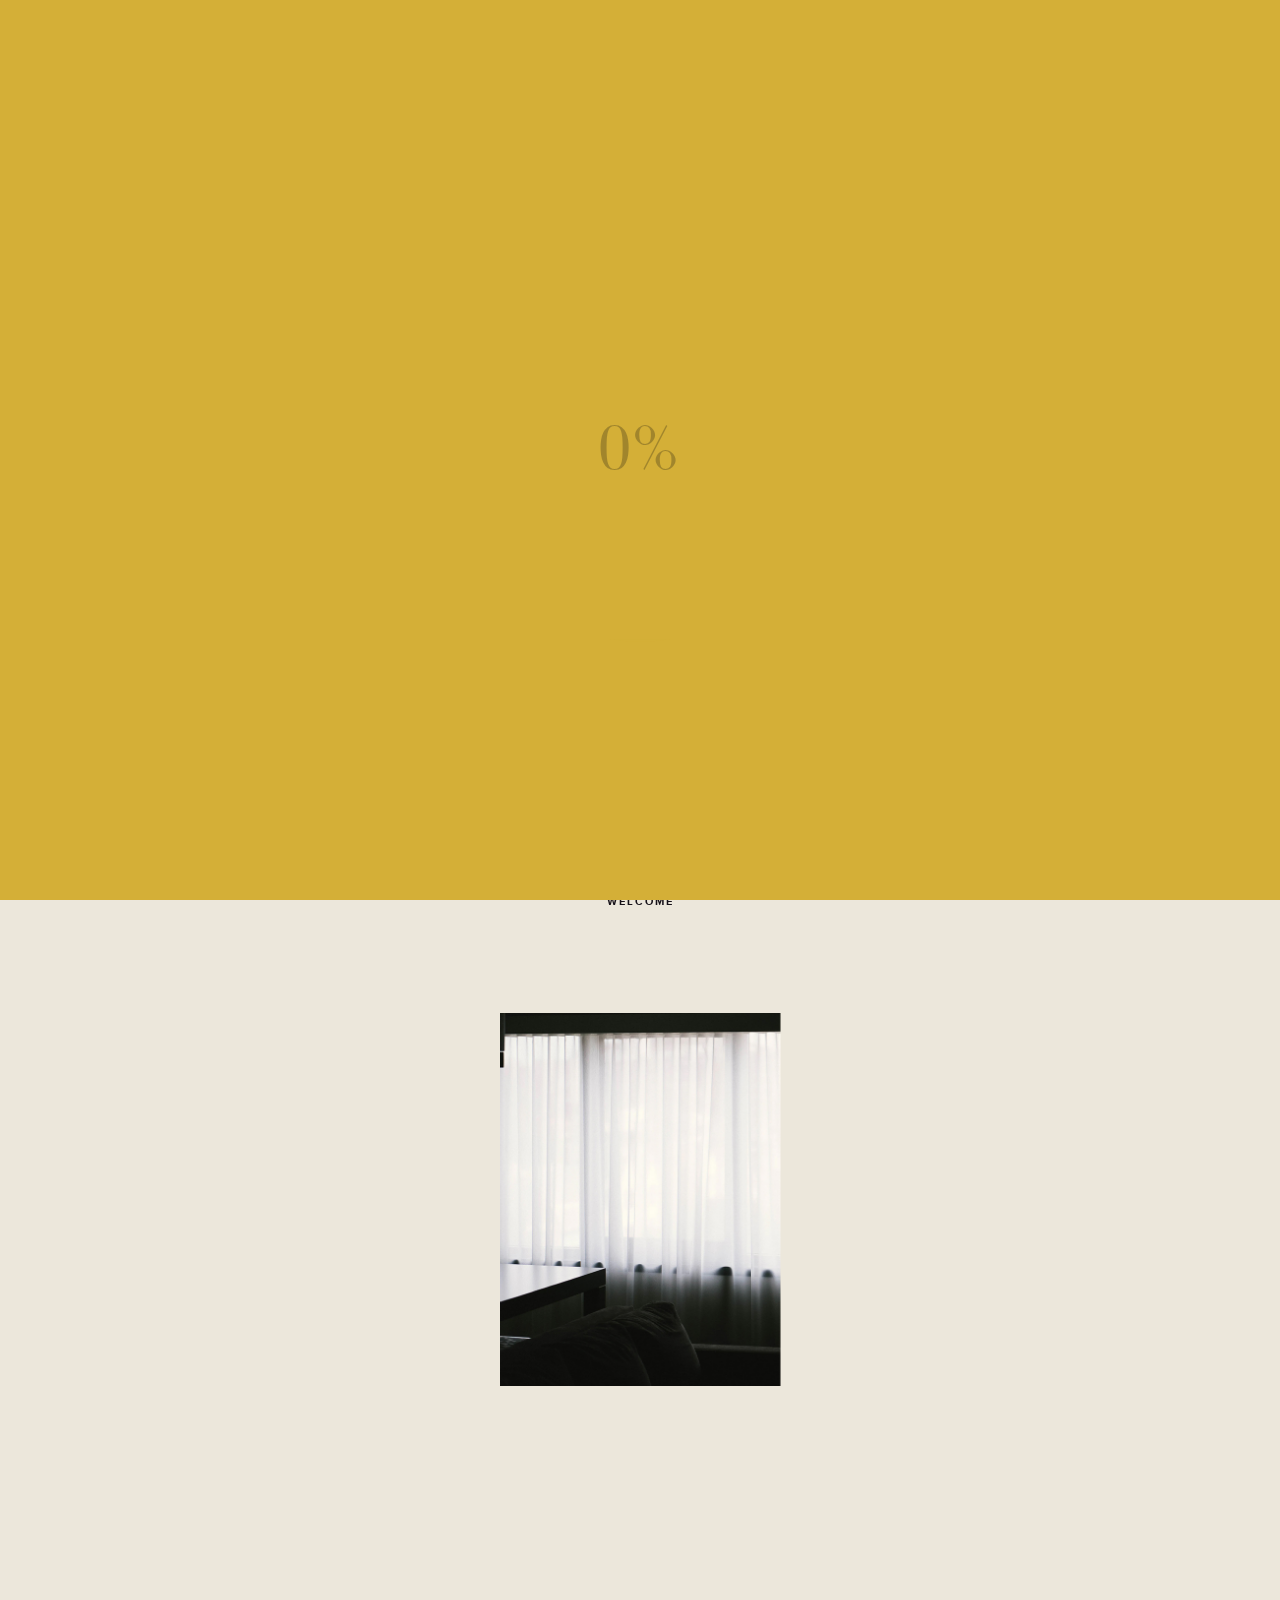
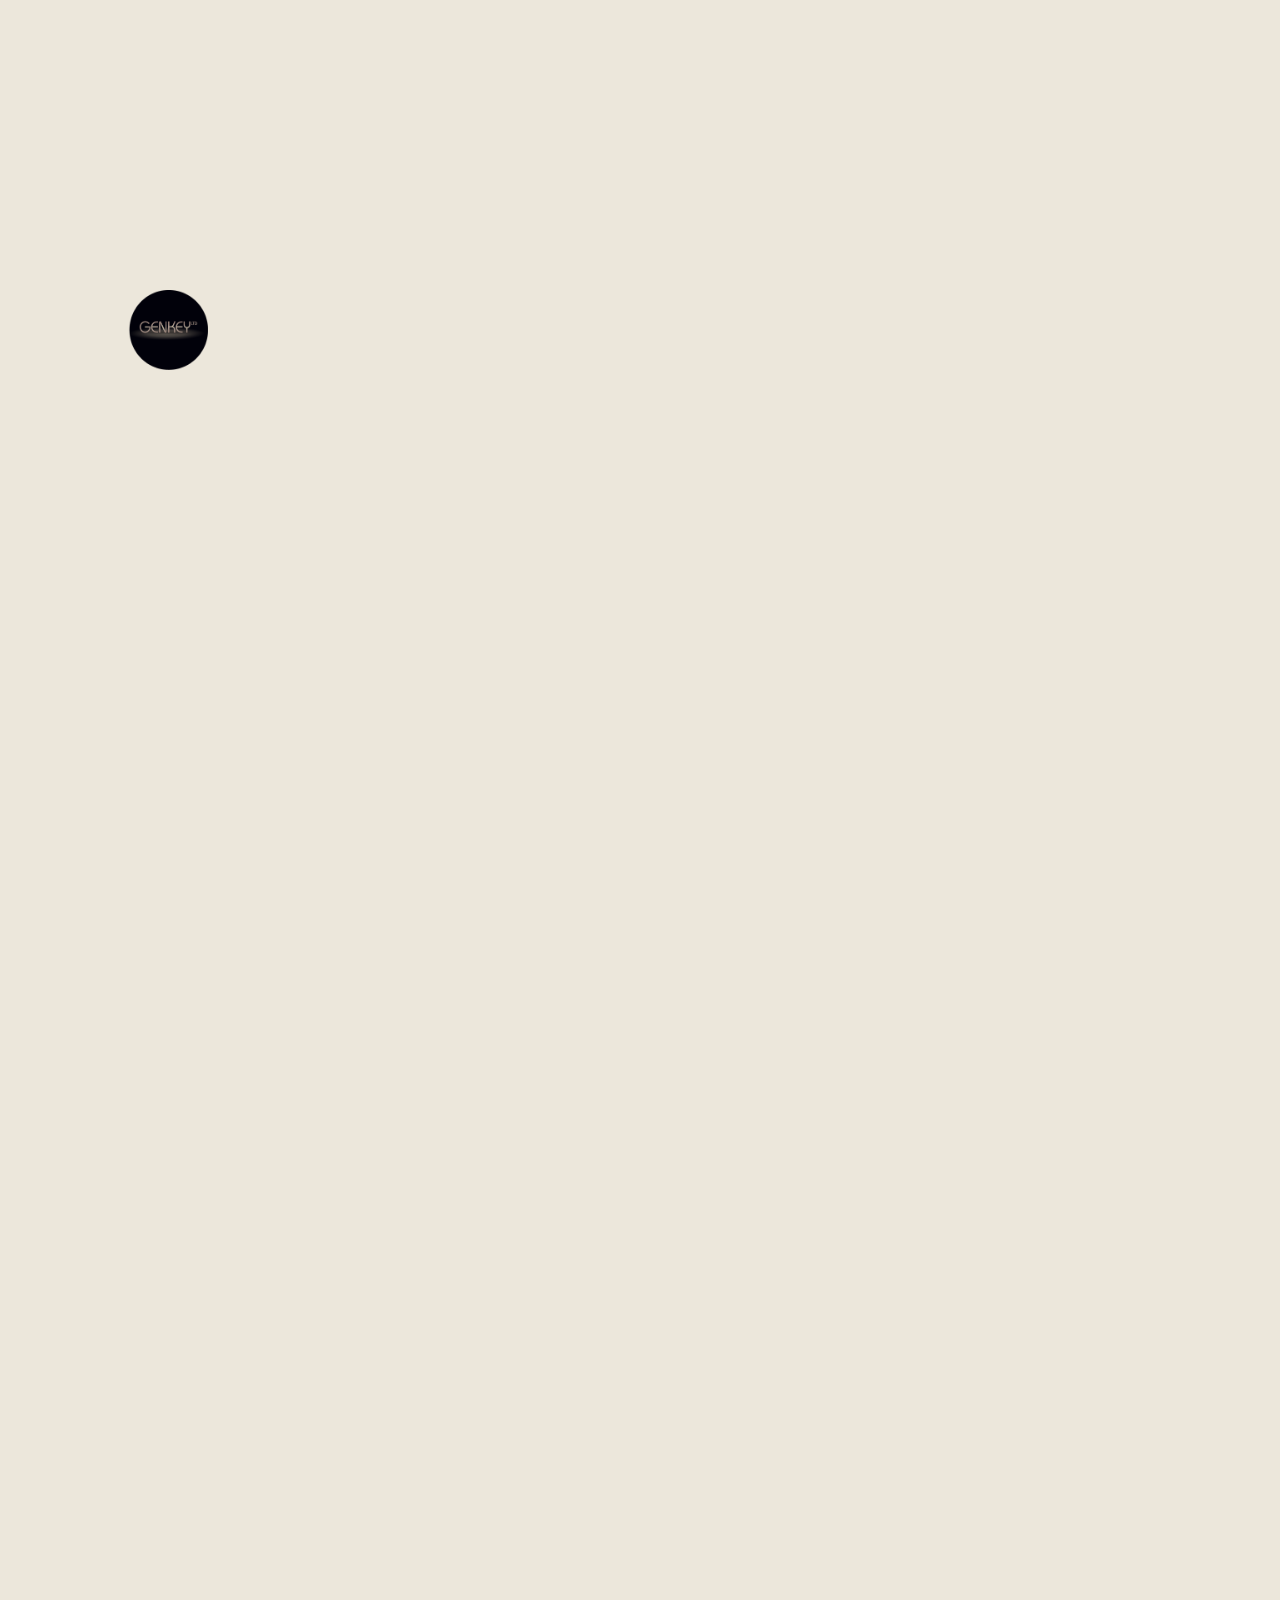
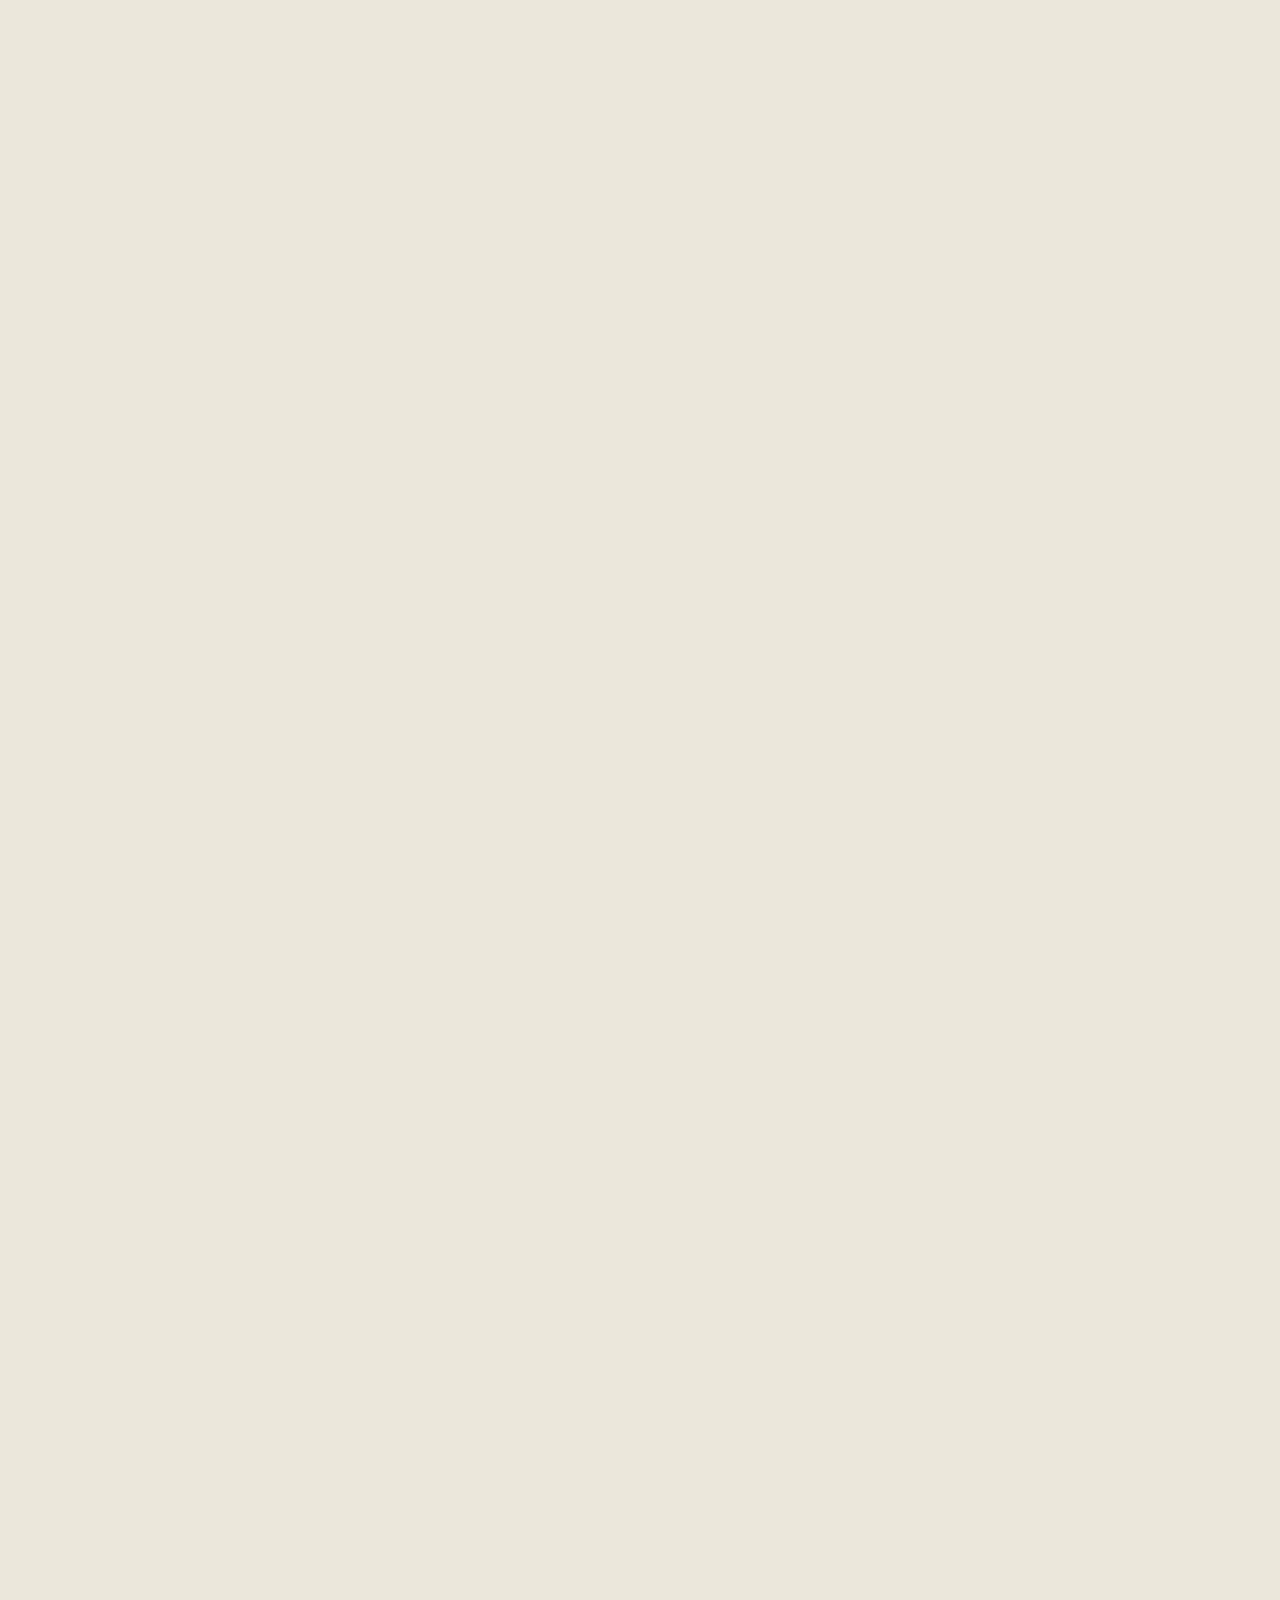
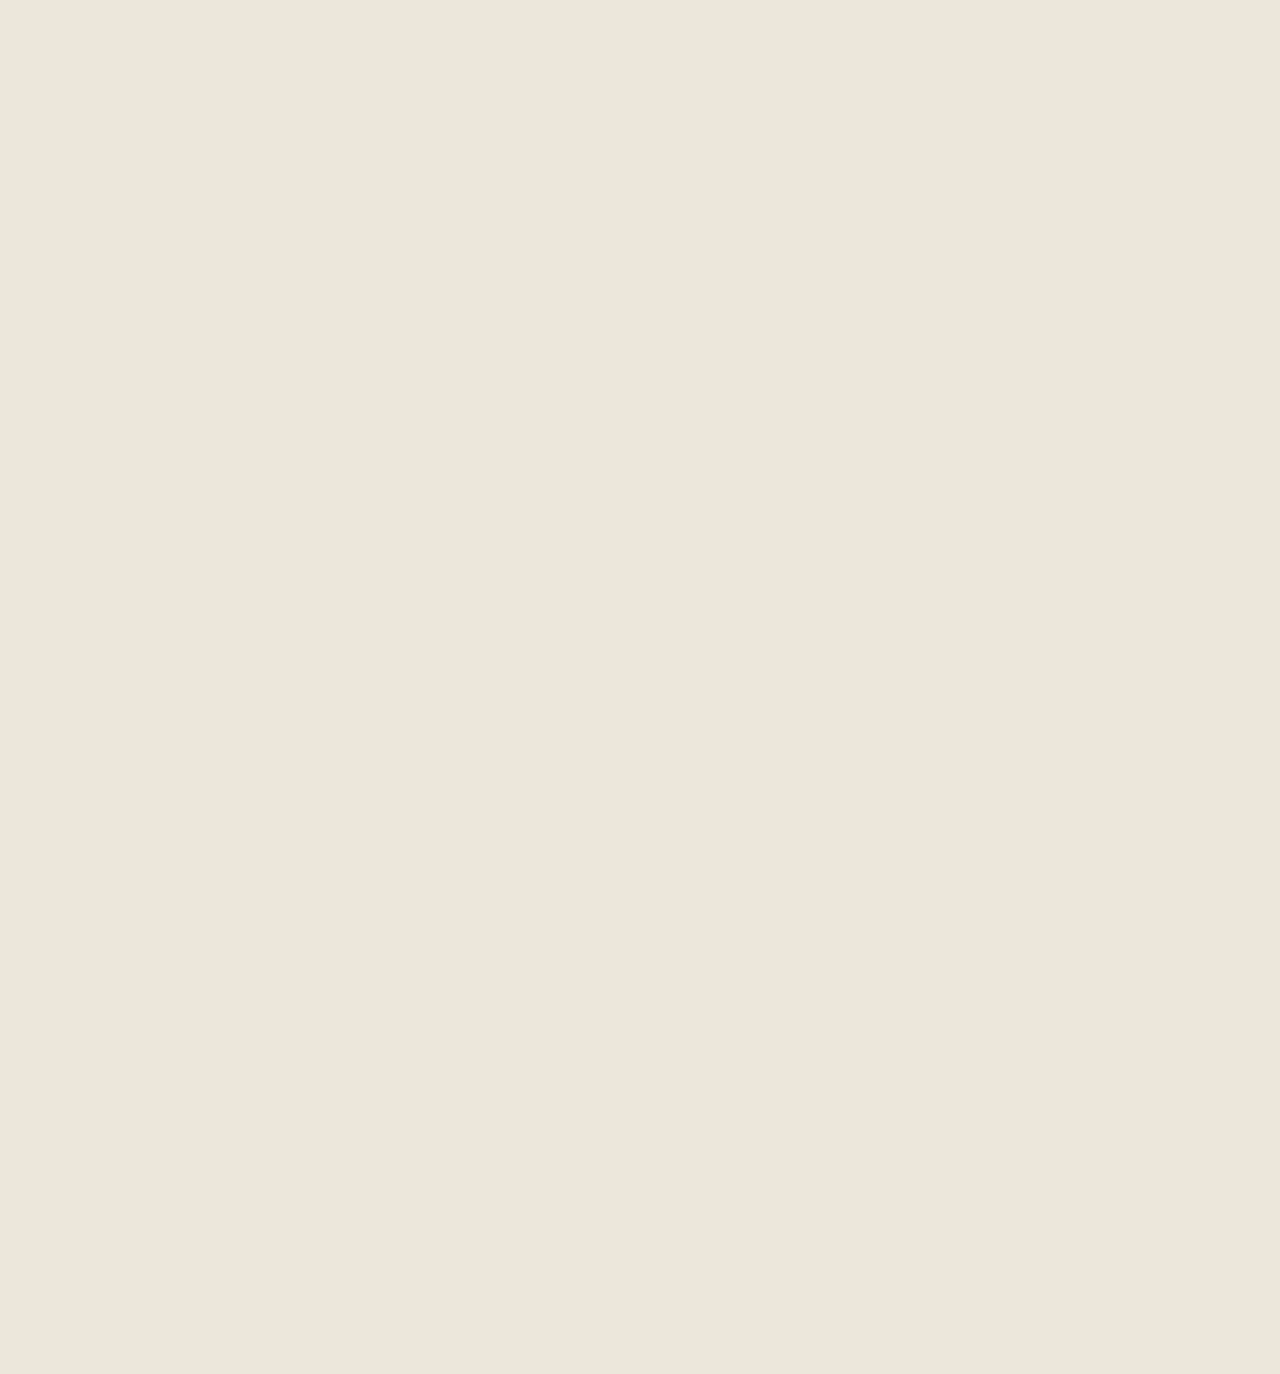
==== commit a4ff6829: "logo changes" ====
--- a/index.html
+++ b/index.html
@@ -71,6 +71,8 @@
         <div id="scroller-container">
             <div id="scroller">
                 <div class="slide-content" data-bg="">
+                    <a href="index.html"><img id="logo-img-mobile" alt="icon" src="./ico/apple-touch-icon-180.png" /></a>
+
                     <div id="hero">
                         <div id="gen-circle">
                             <p class="tag overline">NAIROBI &bull; KENYA</p>
@@ -124,7 +126,8 @@
                     <div id="sr-title">
                         <h4>
                             <span>G</span> <span>e</span> <span>n</span> <span>k</span> <span>e</span> <span>y</span>
-                        </h4>
+                        </h4> <img id="logo-img" alt="icon" src="./ico/apple-touch-icon-180.png" />
+
                     </div>
                 </div>
                 <div id="explore" class="slide-content" data-bg="beige" data-trigger-class="reveal" data-trigger-elem="#links" data-dark="false">
--- a/wp-content/themes/assets/css/main.min.css
+++ b/wp-content/themes/assets/css/main.min.css
@@ -3172,7 +3172,6 @@
     #gallery {
         display: none;
     }
-    left: -7%;
 }
 
 section#work #work-img-container,
@@ -3186,8 +3185,6 @@
     display: none;
 }
 
-
-}
 section#work #work-img-container {
     display: block;
     position: absolute;
@@ -3202,6 +3199,7 @@
     overflow: hidden;
     z-index: 1
 }
+
 section#work #work-img-container .work-img {
     display: block;
     position: absolute;
@@ -3217,53 +3215,66 @@
     transform: scale(1.1);
     transition: transform 1s .5s
 }
+
 body.loaded section#work #work-desc {
     top: calc(27% + 75px);
     opacity: 1
 }
+
 body.loaded section#work #work-title h1 div:before {
     width: 12vw
 }
+
 @media screen and (max-width: 1200px) {
     body.loaded section#work #work-title h1 div:before {
         width: 100px
     }
 }
+
 body.loaded section#work #work-title h1 span {
     transform: translateY(0%);
     opacity: 1
 }
+
 body.loaded section#work #work-img-container {
     width: 30%
 }
+
 body.loaded section#work #work-img-container .work-img {
     transform: scale(1)
 }
+
 body[data-handheld="true"] section#work {
     min-width: 100vw !important;
     min-height: 100vh !important
 }
+
 body[data-handheld="true"] section#work #work-desc {
     top: calc(20vh + 75px)
 }
+
 body[data-handheld="true"] section#work #work-title {
     left: 10vw;
     bottom: 20vh
 }
+
 body[data-handheld="true"] section#work #work-title h1 span {
     font-size: 7.5vw;
     line-height: 7.5vw;
     letter-spacing: -1vw
 }
+
 body[data-handheld="true"] section#work #work-title h1 div {
     margin-left: 12.5vw
 }
+
 body[data-handheld="true"] section#work #work-title h1 div:before {
     height: 1px;
     top: 10.5vw;
     left: 0;
     transition-delay: .2s
 }
+
 body[data-handheld="true"] section#work #work-img-container {
     top: auto;
     bottom: 28vh;
@@ -3273,23 +3284,29 @@
     transition-delay: .2s
 }
 
+
 /* @media screen and (max-width: 767px) {
     body[data-handheld="true"] section#work #work-img-container {
         bottom: 26vh
     }
 } */
+
 body[data-handheld="true"] section#work #work-img-container .work-img {
     width: 70vw
 }
+
 body[data-handheld="true"].loaded section#work #work-desc {
     top: calc(16vh + 75px)
 }
+
 body[data-handheld="true"].loaded section#work #work-title h1 div:before {
     width: 10vw
 }
+
 body[data-handheld="true"].loaded section#work #work-img-container {
     width: 70vw
 }
+
 section#services {
     display: block;
     position: relative;
@@ -3298,6 +3315,7 @@
     min-width: 300px !important;
     min-height: 250px !important
 }
+
 section#services>div:not(#gallery) {
     display: block;
     position: relative;
@@ -3306,15 +3324,18 @@
     transform: translateY(15vh);
     opacity: 0
 }
+
 section#services>div:nth-of-type(1) {
     padding-left: 10%;
     transition-delay: .25s !important;
     width: 25%
 }
+
 section#services>div:nth-of-type(2) {
     transition-delay: .35s !important;
     width: 30%
 }
+
 section#services>div:nth-of-type(3) {
     transition-delay: .45s !important;
     width: 30%;
@@ -3323,10 +3344,12 @@
     padding-right: 5%;
     padding-top: 13px
 }
+
 section#services.reveal>div:not(#gallery) {
     transform: translateY(0px);
     opacity: 1
 }
+
 section#services h2 {
     margin-top: -6px;
     padding-top: 0;
@@ -3338,75 +3361,80 @@
     font-weight: 100;
     letter-spacing: 0px
 }
+
 @media screen and (max-width: 1000px) {
     section#services h2 {
         font-size: 25px;
         line-height: 29px
     }
 }
+
 @media (max-width: 500px) {
     #gallery,
     .gallery-img {
         display: none;
     }
-    
     .gallery-img2 {
         margin: 20px 0 20px 55px;
         width: 250px;
     }
-    
     .imgs {
         width: 100%;
         height: 70%;
     }
-    
     #work-mobile {
         margin: 100px 30px 0 30px;
     }
-    
     #bright-mobile {
         width: 300px;
         margin: 30px 0 30px 0;
     }
-    
-    #our-services-mobile {
-        left: 2%;
-    }
-    
     #work-desc-mobile {
         margin-bottom: 50px;
     }
-    
     section#work-mobile {
         width: 300px;
     }
-    
     section#work-mobile h2 {
-        font-size: 25px;
+        font-size: 20px;
         line-height: 29px;
         max-width: 300px;
     }
-    
     section#work-mobile p:not(.tag) {
         font-size: 15px;
         line-height: 25px;
         width: 300px;
     }
-}
+    p.tag {
+        font-size: 15px;
+    }
+    #logo-img-mobile {
+        width: 50px;
+        height: 50px;
+        position: relative;
+        top: 25px;
+        left: 25px;
+    }
+}
+
 section#services p:not(.tag) {
     font-size: 15px;
     line-height: 25px
 }
+
 section#services~section#links {
     margin-top: 35%
 }
+
 @media (min-width: 500px) {
     #blurb-mobile,
     #tag-mobile,
-    #work-mobile {
+    #work-mobile,
+    #logo-img-mobile {
         display: none;
     }
 }
+
 #gallery {
     display: block;
     position: relative;
@@ -3419,6 +3447,7 @@
     clear: both;
     min-height: 80vh
 }
+
 #gallery>div {
     display: block;
     position: absolute;
@@ -3427,23 +3456,28 @@
     top: 100vh;
     overflow: hidden
 }
+
 #gallery>div:nth-of-type(1) {
     left: 0;
     z-index: 2
 }
+
 #gallery>div:nth-of-type(2) {
     left: 30%;
     z-index: 3
 }
+
 #gallery>div:nth-of-type(3) {
     left: 60%;
     z-index: 2
 }
+
 #gallery>div:nth-of-type(4) {
     top: 175vh;
     left: 10%;
     z-index: 1
 }
+
 #gallery>div>.gallery-img {
     display: block;
     position: absolute;
@@ -3457,6 +3491,7 @@
     box-shadow: 4px 6px 12px rgba(0, 0, 0, 0.02);
     will-change: transform
 }
+
 body[data-handheld="true"] section#services {
     min-width: 100vw !important;
     min-height: auto !important;
@@ -3464,6 +3499,7 @@
     top: 50vh;
     transform: translateY(-50%)
 }
+
 body[data-handheld="true"] section#services>div:not(#gallery) {
     padding: 3vh 0;
     margin: 0;
@@ -3472,12 +3508,15 @@
     left: 10vw;
     float: none
 }
+
 body[data-handheld="true"] section#services>div:not(#gallery):first-of-type {
     padding-bottom: 4vh
 }
+
 body[data-handheld="true"] .slide-content#gallery-slide #gallery>div {
     top: 0
 }
+
 section#archives {
     display: block;
     position: relative;
@@ -3489,6 +3528,7 @@
     min-height: 600px !important;
     background: #000000
 }
+
 section#archives #archives-counter {
     display: block;
     position: absolute;
@@ -3506,6 +3546,7 @@
     transition: all 1s .25s ease;
     opacity: 0
 }
+
 section#archives #archives-counter>div {
     display: block;
     position: absolute;
@@ -3523,30 +3564,36 @@
     overflow: hidden;
     opacity: 0.15
 }
+
 section#archives #archives-counter>div>span {
     display: inline-block;
     position: absolute;
     left: 25px
 }
+
 section#archives #archives-counter>div>span>span {
     display: block;
     transition: transform .625s 0s ease;
     font-family: "Didot", serif
 }
+
 section#archives #archives-counter.df {
     left: 63%;
     width: 200px;
     height: 200px
 }
+
 section#archives #archives-counter.df>div {
     width: 120px;
     top: 29%;
     left: 18%;
     font-size: 50px
 }
+
 section#archives #archives-counter.df>div>span {
     left: 4px
 }
+
 section#archives #archives-counter.df>div>span>span:nth-child(1):before,
 section#archives #archives-counter.df>div>span>span:nth-child(2):before,
 section#archives #archives-counter.df>div>span>span:nth-child(3):before,
@@ -3558,6 +3605,7 @@
 section#archives #archives-counter.df>div>span>span:nth-child(9):before {
     content: "0"
 }
+
 section#archives #archives-container {
     display: block;
     position: absolute;
@@ -3569,6 +3617,7 @@
     opacity: 0;
     z-index: 2
 }
+
 section#archives #archives-container #archives-arrows-container {
     display: block;
     position: absolute;
@@ -3580,6 +3629,7 @@
     transform: translateY(1.5%);
     opacity: 0
 }
+
 section#archives #archives-container #archives-arrows-container #archives-arrows-container-inner {
     display: block;
     position: absolute;
@@ -3588,12 +3638,15 @@
     width: 100%;
     height: 27.5%
 }
+
 section#archives #archives-container #archives-arrows-container #archives-arrows-container-inner p.tag.overline {
     border-color: #d4af37 !important
 }
+
 section#archives #archives-container #archives-arrows-container #archives-arrows-container-inner p.tag {
     color: #d4af37
 }
+
 section#archives #archives-container #archives-arrows-container #archives-arrows-container-inner #archives-arrows {
     display: block;
     position: absolute;
@@ -3602,6 +3655,7 @@
     height: 78px;
     width: 14px
 }
+
 section#archives #archives-container #archives-arrows-container #archives-arrows-container-inner #archives-arrows a {
     display: block;
     position: absolute;
@@ -3610,21 +3664,26 @@
     transition: all .5s 0s ease;
     opacity: 0.5
 }
+
 section#archives #archives-container #archives-arrows-container #archives-arrows-container-inner #archives-arrows a svg {
     fill: #d4af37;
     position: relative;
     width: 14px;
     height: 14px
 }
+
 section#archives #archives-container #archives-arrows-container #archives-arrows-container-inner #archives-arrows a.disabled {
     opacity: 0.2
 }
+
 section#archives #archives-container #archives-arrows-container #archives-arrows-container-inner #archives-arrows a:hover:not(.disabled) {
     opacity: 1
 }
+
 section#archives #archives-container #archives-arrows-container #archives-arrows-container-inner #archives-arrows a:last-of-type {
     bottom: 0
 }
+
 section#archives #archives-container #archives-caption {
     display: block;
     position: absolute;
@@ -3637,6 +3696,7 @@
     opacity: 0;
     text-shadow: 0px 0px 6px rgba(0, 0, 0, 0.05)
 }
+
 section#archives #archives-container #archives-caption h2 {
     display: block;
     position: relative;
@@ -3652,19 +3712,23 @@
     text-align: center;
     z-index: 4
 }
+
 @media screen and (max-width: 900px) {
     section#archives #archives-container #archives-caption h2 {
         font-size: 36px;
         line-height: 32px
     }
 }
+
 section#archives #archives-container #archives-caption h2 span {
     display: block;
     font-family: "Didot", serif
 }
+
 section#archives #archives-container #archives-caption h2 span.oblique {
     font-style: oblique
 }
+
 section#archives #archives-container .archives-slide .archives-img-container {
     display: block;
     position: absolute;
@@ -3676,24 +3740,23 @@
     overflow: hidden;
     box-shadow: 3px 5px 7px -5px rgba(0, 0, 0, 0.2)
 }
+
 @media (max-width: 500px) {
     section#archives #archives-container #archives-caption {
         left: 60%;
     }
-    
     section#archives #archives-container .archives-slide .archives-img-container {
         left: 60%;
         width: 60%;
     }
-    
     section#archives #archives-container #archives-caption h2 span {
         display: none;
     }
-    
     section#archives #archives-container #archives-arrows-container #archives-arrows-container-inner {
         left: -15%;
     }
 }
+
 section#archives #archives-container .archives-slide .archives-img-container .archives-img {
     display: block;
     position: absolute;
@@ -3708,24 +3771,31 @@
     transition: transform 2.75s 0s ease;
     z-index: 2
 }
+
 section#archives #archives-container .archives-slide[data-archive-item="0"] .archives-img {
     transform: scale(1.1)
 }
+
 section#archives #archives-container .archives-slide[data-pos="above"] .archives-img-container {
     top: -250% !important
 }
+
 section#archives #archives-container .archives-slide[data-pos="below"] .archives-img-container {
     top: 250% !important
 }
+
 section#archives #archives-container .archives-slide.transitioning-in .archives-img-container {
     transition: top .75s .5s ease, transform .75s 1.15s ease
 }
+
 section#archives #archives-container .archives-slide.transitioning-out .archives-img-container {
     transition: top 0.7s 0.5s cubic-bezier(0.93, 0.225, 0.495, 0.91), transform 0.5s 0s ease-out
 }
+
 section#archives #archives-container .archives-slide.current .archives-img-container {
     transform: translateX(-50%) translateY(0%) scale(1)
 }
+
 section#archives #archives-container .archives-slide .archives-desc {
     display: block;
     position: absolute;
@@ -3739,6 +3809,7 @@
     transform: translateY(1.5%);
     opacity: 0
 }
+
 section#archives #archives-container .archives-slide .archives-desc .archives-desc-inner {
     display: block;
     position: absolute;
@@ -3748,70 +3819,88 @@
     padding: 0;
     opacity: 0
 }
+
 section#archives #archives-container .archives-slide .archives-desc .archives-desc-inner p {
     color: #d4af37 !important
 }
+
 section#archives #archives-container .archives-slide .archives-desc .archives-desc-inner p.tag {
     display: none;
     border-color: #d4af37 !important;
     margin-bottom: 24px
 }
+
 section#archives #archives-container .archives-slide .archives-desc .archives-desc-inner p:not(.tag) {
     font-size: 15px;
     line-height: 25px;
     font-weight: 100
 }
+
 section#archives #archives-container .archives-slide.current .archives-desc-inner {
     transform: translateY(0px);
     opacity: 1
 }
+
 body.loaded section#archives #archives-counter {
     opacity: 1
 }
+
 body.loaded section#archives #archives-container {
     opacity: 1
 }
+
 body.loaded section#archives #archives-container #archives-caption {
     opacity: 1;
     top: 75.75%
 }
+
 body.loaded section#archives #archives-container #archives-arrows-container {
     transform: translateY(0%);
     opacity: 1
 }
+
 body.loaded section#archives #archives-container .archives-slide[data-archive-item="0"] .archives-img {
     transform: scale(1)
 }
+
 body.loaded section#archives #archives-container .archives-slide .archives-desc {
     transform: translateY(0%);
     opacity: 1
 }
+
 [data-pos="above"] .archives-desc-inner {
     transform: translateY(-25px)
 }
+
 [data-pos="below"] .archives-desc-inner {
     transform: translateY(25px)
 }
+
 body[data-dir="down"] .transitioning-in .archives-desc-inner,
 body[data-dir="up"] .transitioning-in .archives-desc-inner {
     transition-duration: .65s;
     transition-delay: 1.25s
 }
+
 body[data-dir="down"] .transitioning-out .archives-desc-inner {
     transform: translateY(-25px)
 }
+
 body[data-dir="up"] .transitioning-out .archives-desc-inner {
     transform: translateY(25px)
 }
+
 body[data-dir="up"] .transitioning-out .archives-desc-inner,
 body[data-dir="down"] .transitioning-out .archives-desc-inner {
     transition-delay: 0s;
     transition-duration: .6s
 }
+
 body[data-handheld="true"] section#archives {
     min-width: 100vw !important;
     min-height: auto !important
 }
+
 body[data-handheld="true"] section#archives #archives-counter-container {
     display: block;
     position: absolute;
@@ -3821,14 +3910,17 @@
     transform: translateX(-28px) translateY(-140px);
     left: 58vw
 }
+
 body[data-handheld="true"] section#archives #archives-counter-container #archives-counter {
     top: 0;
     left: 0
 }
+
 body[data-handheld="true"] section#archives #archives-container {
     z-index: 2;
     top: 5vh
 }
+
 body[data-handheld="true"] section#archives #archives-container .archives-slide .archives-img-container {
     width: 58%;
     max-width: 320px;
@@ -3836,42 +3928,52 @@
     top: 26%;
     z-index: 2
 }
+
 @media screen and (max-width: 550px) {
     body[data-handheld="true"] section#archives #archives-container .archives-slide .archives-img-container {
         width: 60%
     }
 }
+
 body[data-handheld="true"] section#archives #archives-container .archives-slide .archives-desc {
     left: 50%;
     transform: translateX(-50%);
     max-width: 300px;
     width: 72%
 }
+
 body[data-handheld="true"] section#archives #archives-container .archives-slide .archives-desc .archives-desc-inner {
     width: 100%;
     top: 74%;
     text-align: center
 }
+
 body[data-handheld="true"] section#archives #archives-container .archives-slide .archives-desc .archives-desc-inner p.tag {
     display: inline-block
 }
+
 body[data-handheld="true"] section#archives #archives-container .archives-slide .archives-desc .archives-desc-inner p:not(.tag) {
     display: none
 }
+
 body[data-handheld="true"] section#archives #archives-container #archives-caption {
     display: none
 }
+
 body[data-handheld="true"] section#archives #archives-container #archives-arrows-container {
     display: none
 }
+
 body[data-device="mobile"] section#archives #archives-counter-container {
     top: 11%;
     left: 44%;
     transform: translateX(0%) scale(0.7)
 }
+
 body[data-device="mobile"] section#archives #archives-container {
     top: 3vh
 }
+
 body[data-device="tablet"] section#archives #archives-container .archives-slide .archives-img-container {
     max-width: 500px;
     min-width: 320px;
